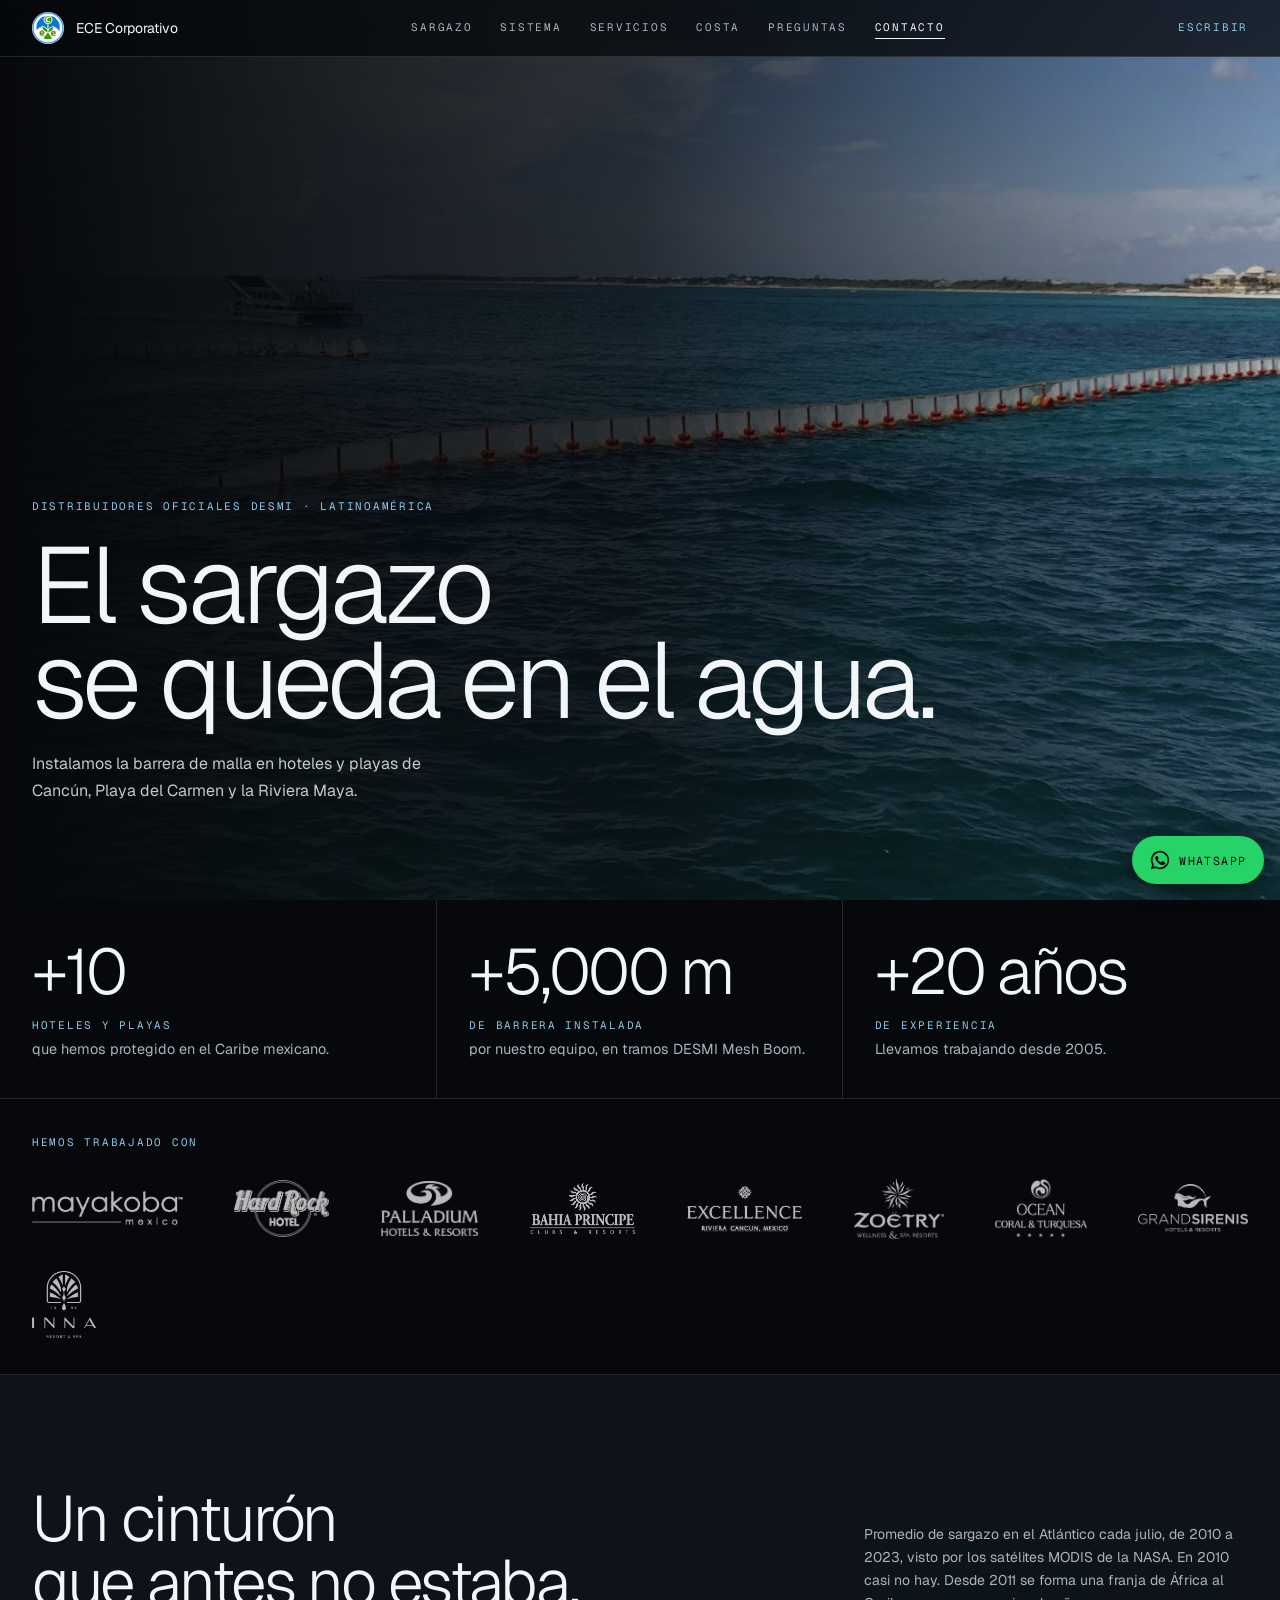
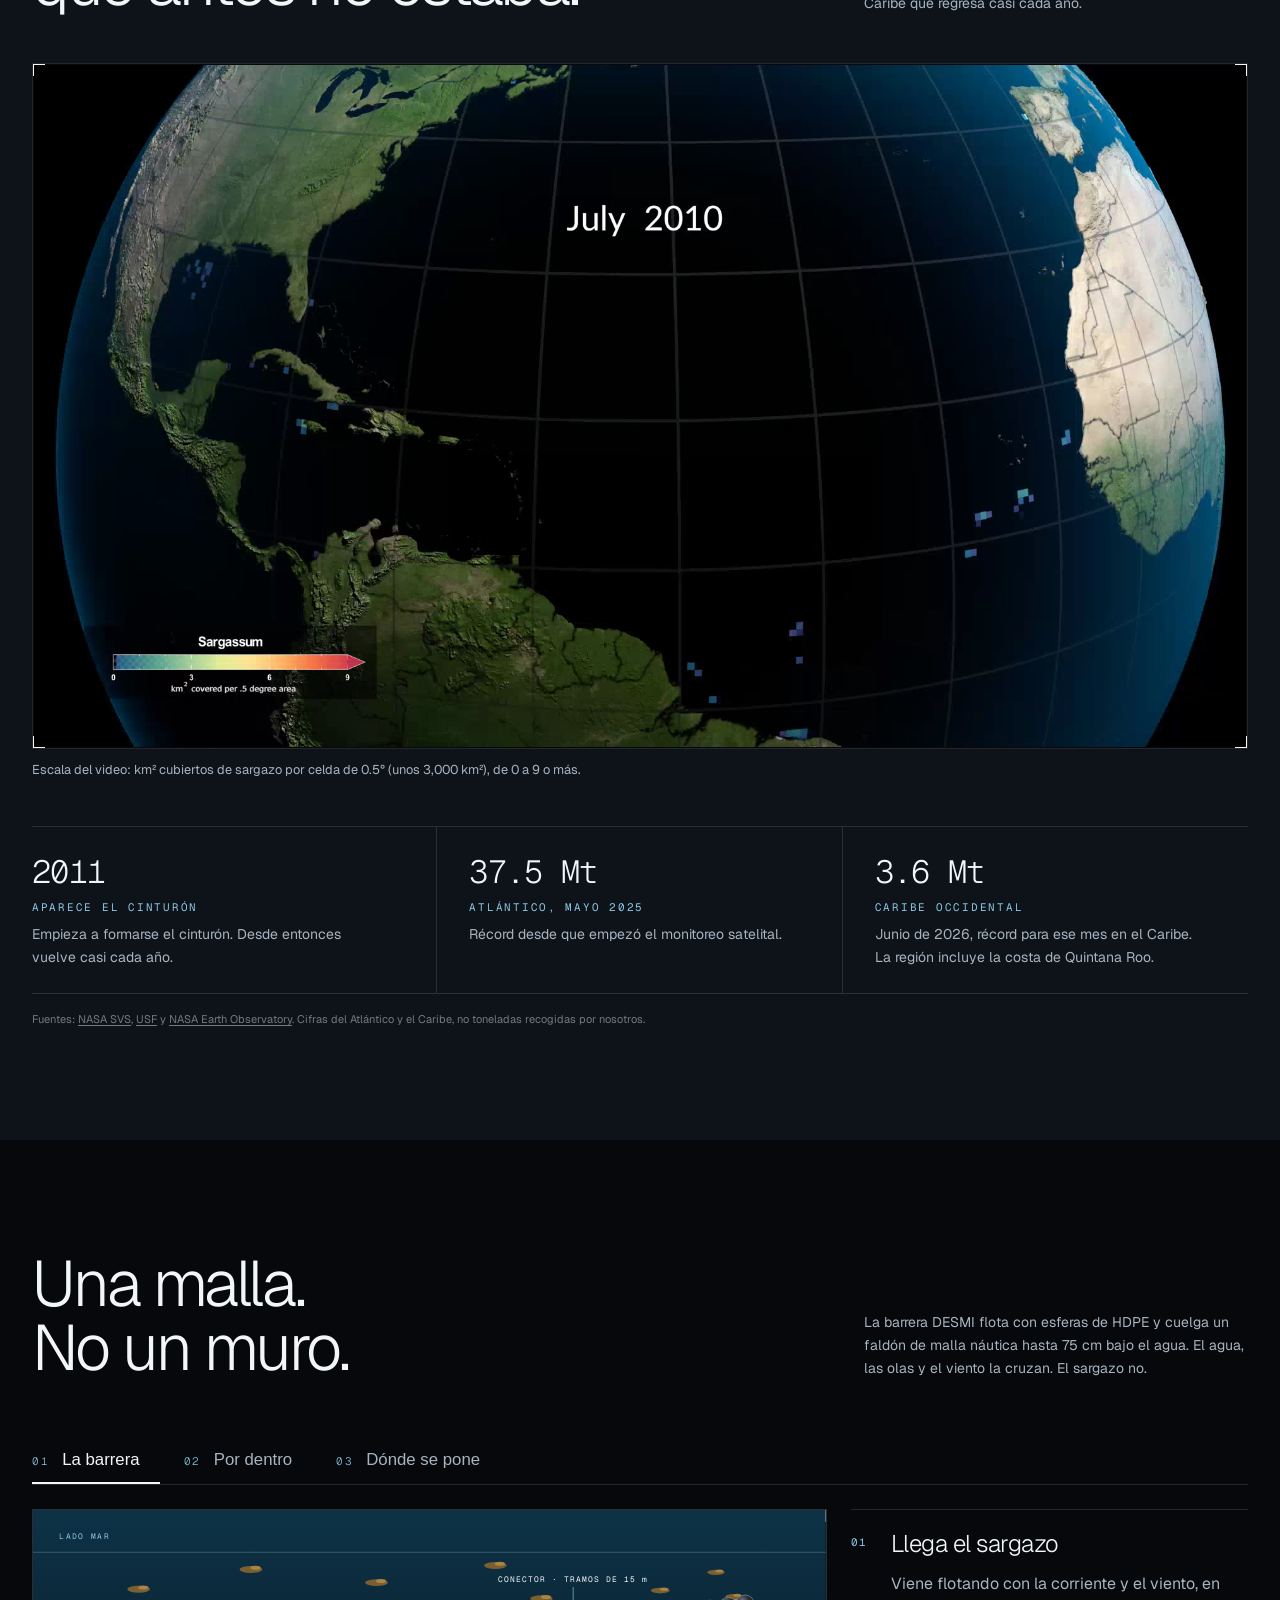
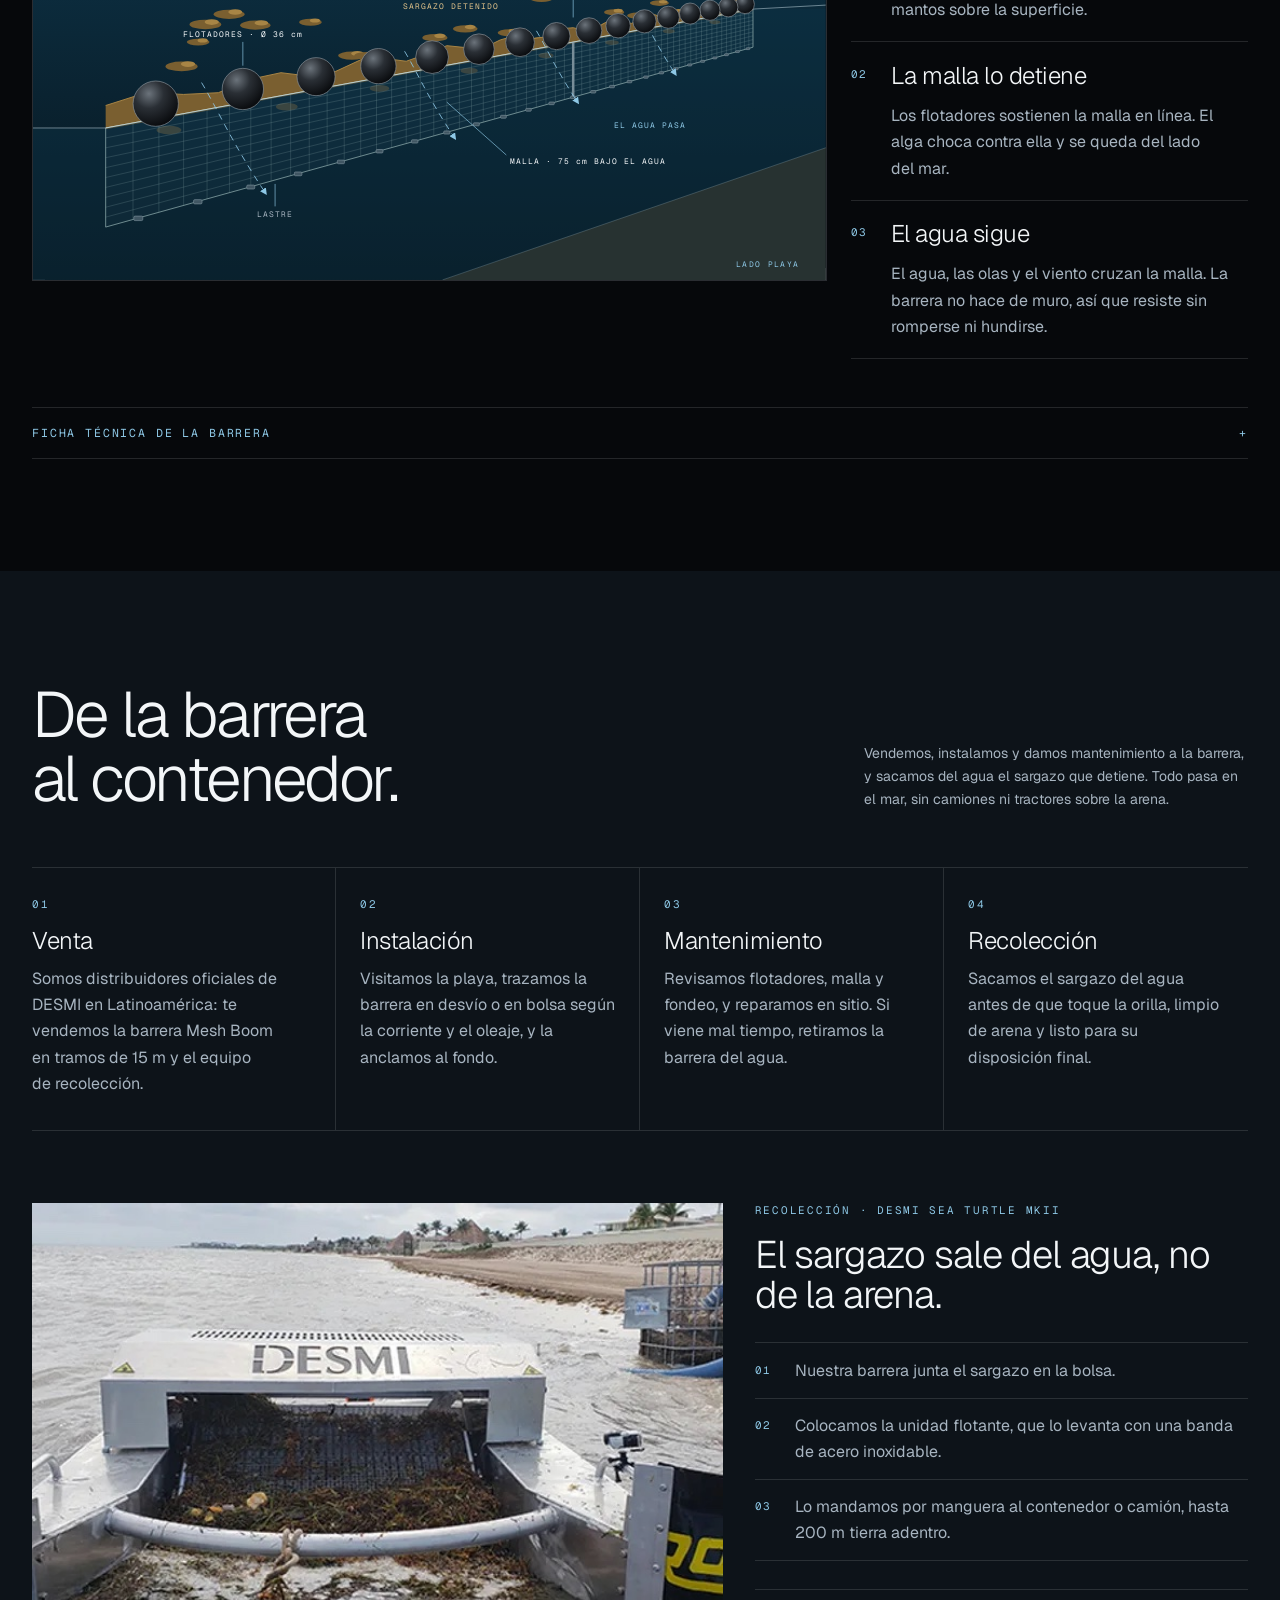
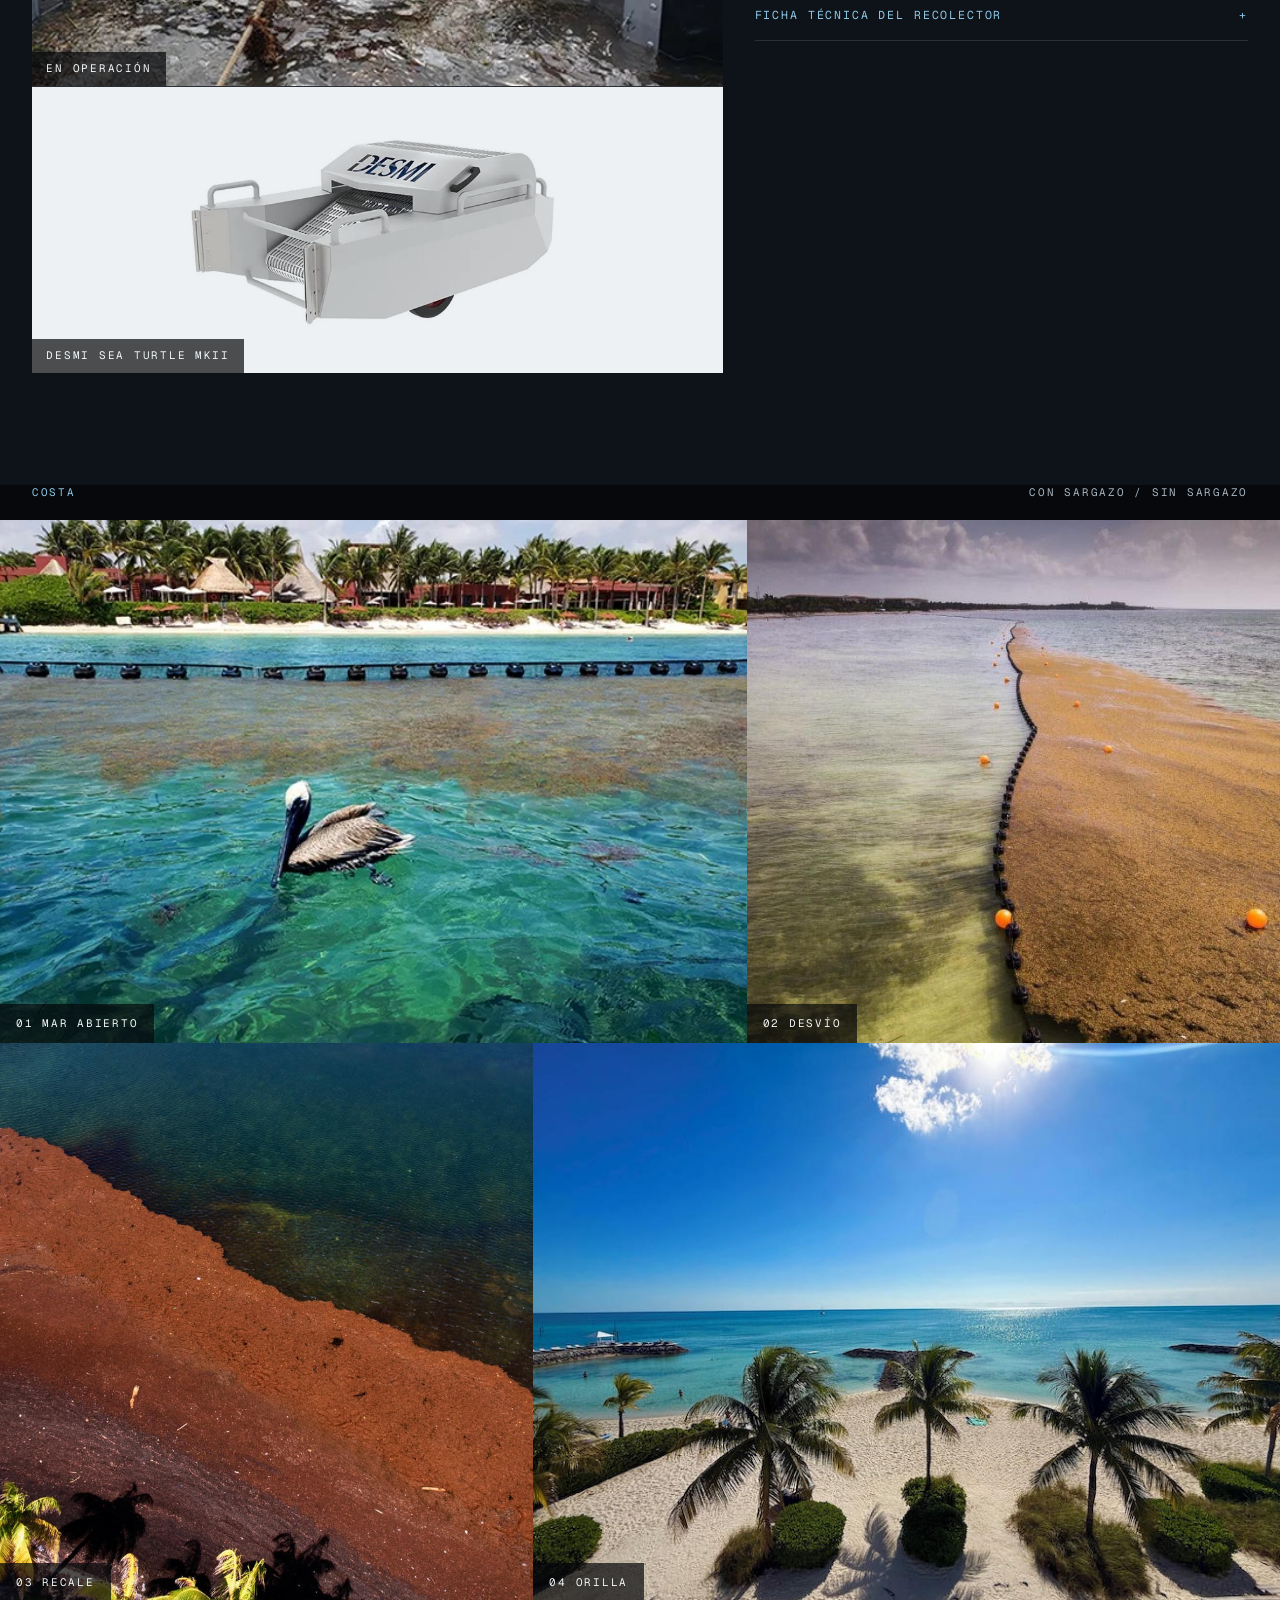
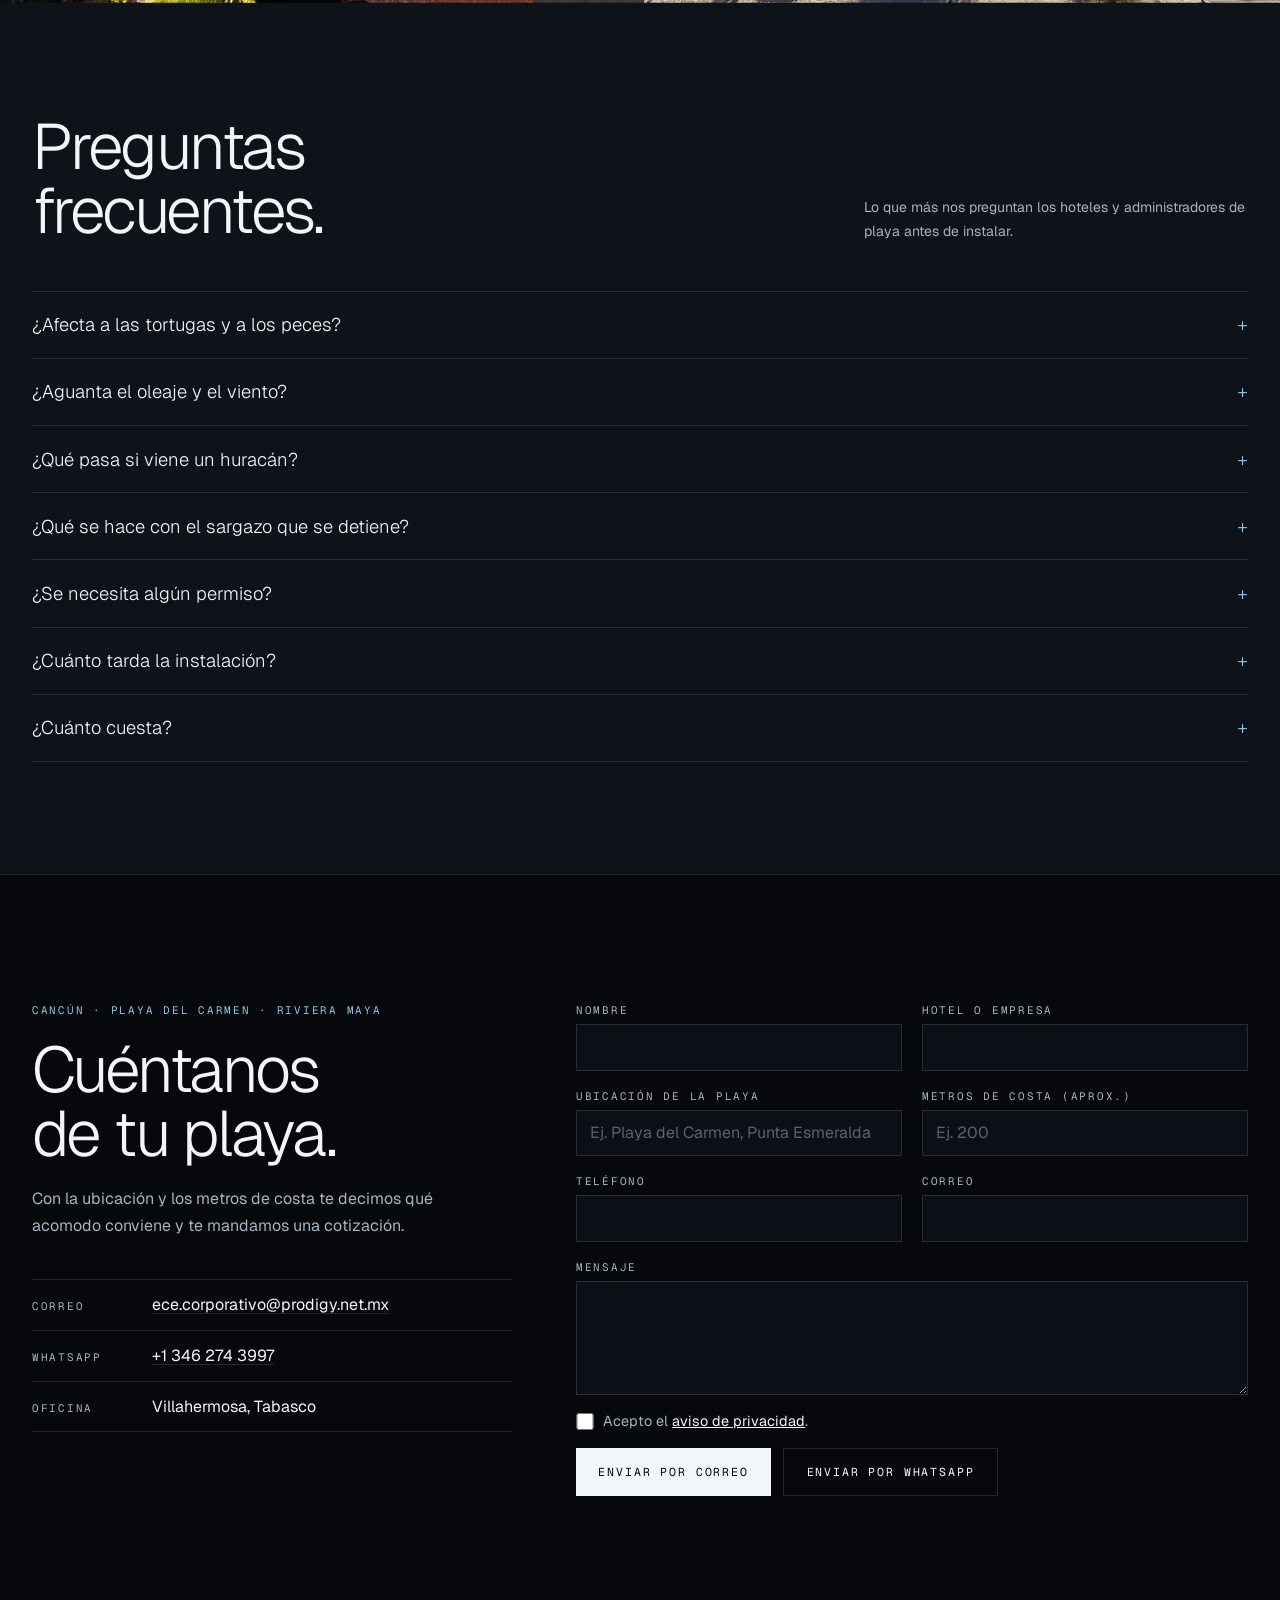
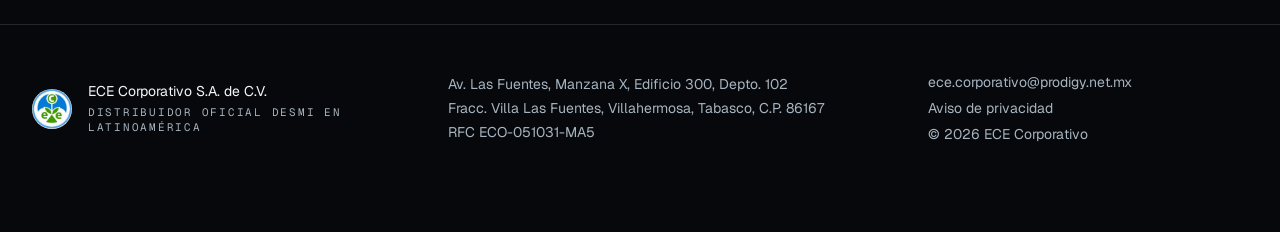
==== index.html @ c590f07c "first iteration" ====
<!doctype html>
<html lang="es">
<head>
  <meta charset="utf-8" />
  <meta name="viewport" content="width=device-width, initial-scale=1" />
  <title>ECE Corporativo</title>
  <meta name="description" content="ECE Corporativo S.A. de C.V., distribuidor oficial de DESMI en Latinoamérica. Protección de playas y hoteles contra el sargazo en el Caribe mexicano." />
  <meta name="theme-color" content="#06080b" />
  <meta property="og:title" content="ECE Corporativo" />
  <meta property="og:description" content="El sargazo se queda en el agua. Barrera de malla DESMI en Cancún, Playa del Carmen y la Riviera Maya." />
  <meta property="og:image" content="og.jpg" />
  <meta name="twitter:card" content="summary_large_image" />
  <link rel="icon" type="image/png" href="favicon.png" />
  <link rel="apple-touch-icon" href="apple-touch-icon.png" />
  <link rel="preconnect" href="https://fonts.googleapis.com" />
  <link rel="preconnect" href="https://fonts.gstatic.com" crossorigin />
  <link rel="stylesheet" href="https://fonts.googleapis.com/css2?family=Geist+Mono:wght@400;500&family=Geist:wght@300;400;500&display=swap" />
  <link rel="stylesheet" href="styles.css" />
</head>
<body>
  <header class="header">
    <div class="wrap header-bar">
      <a href="#inicio" class="brand">
        <img src="logo.png" alt="" width="32" height="32" />
        <span>ECE Corporativo</span>
      </a>
      <nav class="nav">
        <a href="#sargazo" class="nav-link mono">Sargazo</a>
        <a href="#sistema" class="nav-link mono">Sistema</a>
        <a href="#servicios" class="nav-link mono">Servicios</a>
        <a href="#costa" class="nav-link mono">Costa</a>
        <a href="#preguntas" class="nav-link mono">Preguntas</a>
        <a href="#contacto" class="nav-link mono">Contacto</a>
      </nav>
      <a href="mailto:ece.corporativo@prodigy.net.mx" class="mono write">Escribir</a>
      <button type="button" class="mono menu-btn" aria-expanded="false" aria-controls="mobile-nav">Menú</button>
    </div>
    <nav id="mobile-nav" class="mobile-nav" hidden>
      <a href="#sargazo">Sargazo</a>
      <a href="#sistema">Sistema</a>
      <a href="#servicios">Servicios</a>
      <a href="#costa">Costa</a>
      <a href="#preguntas">Preguntas</a>
      <a href="#contacto">Contacto</a>
    </nav>
  </header>

  <main>
    <section id="inicio" class="hero">
      <div class="hero-media">
        <img src="photos/mar.jpg" alt="" />
        <div class="hero-shade"></div>
      </div>

      <div class="wrap hero-copy">
        <p class="mono sea">Distribuidores oficiales DESMI · Latinoamérica</p>
        <h1 class="poster">El sargazo<br />se queda en el agua.</h1>
        <p class="lead">
          Instalamos la barrera de malla en hoteles y playas de Cancún,
          Playa del Carmen y la Riviera Maya.
        </p>
      </div>

    </section>

    <section class="wrap stats" aria-label="Nuestra experiencia">
      <div class="stat">
        <p class="stat-k">+10</p>
        <p class="mono sea">Hoteles y playas</p>
        <p class="stat-d">que hemos protegido en el Caribe mexicano.</p>
      </div>
      <div class="stat">
        <p class="stat-k">+5,000 m</p>
        <p class="mono sea">De barrera instalada</p>
        <p class="stat-d">por nuestro equipo, en tramos DESMI Mesh Boom.</p>
      </div>
      <div class="stat">
        <p class="stat-k">+20 años</p>
        <p class="mono sea">De experiencia</p>
        <p class="stat-d">Llevamos trabajando desde 2005.</p>
      </div>
    </section>

    <section class="wrap clients" aria-label="Clientes">
      <p class="mono sea">Hemos trabajado con</p>
      <ul class="logo-wall">
        <li><img src="logos/mayakoba.png" alt="Mayakoba" width="399" height="95" loading="lazy" style="--ar: 4.20" /></li>
        <li><img src="logos/hard-rock.png" alt="Hard Rock Hotel" width="403" height="242" loading="lazy" style="--ar: 1.67" /></li>
        <li><img src="logos/palladium.png" alt="Palladium Hotels &amp; Resorts" width="403" height="231" loading="lazy" style="--ar: 1.74" /></li>
        <li><img src="logos/bahia-principe.png" alt="Bahia Principe Clubs &amp; Resorts" width="403" height="199" loading="lazy" style="--ar: 2.03" /></li>
        <li><img src="logos/excellence.png" alt="Excellence Riviera Cancun" width="416" height="167" loading="lazy" style="--ar: 2.49" /></li>
        <li><img src="logos/zoetry.png" alt="Zoëtry Wellness &amp; Spa Resorts" width="403" height="272" loading="lazy" style="--ar: 1.48" /></li>
        <li><img src="logos/ocean-coral-turquesa.png" alt="Ocean Coral &amp; Turquesa" width="417" height="271" loading="lazy" style="--ar: 1.54" /></li>
        <li><img src="logos/grand-sirenis.png" alt="Grand Sirenis Hotels &amp; Resorts" width="506" height="228" loading="lazy" style="--ar: 2.22" /></li>
        <li><img src="logos/inna.png" alt="Inna Resort &amp; Spa" width="420" height="442" loading="lazy" style="--ar: 0.95" /></li>
      </ul>
    </section>

    <section id="sargazo" class="wrap section alt">
      <div class="sistema-head">
        <h2>Un cinturón<br />que antes no estaba.</h2>
        <p>
          Promedio de sargazo en el Atlántico cada julio, de 2010 a 2023, visto por los
          satélites MODIS de la NASA. En 2010 casi no hay. Desde 2011 se forma una franja
          de África al Caribe que regresa casi cada año.
        </p>
      </div>

      <div class="ticks video-frame">
        <video muted loop playsinline preload="metadata" poster="video/sargazo-poster.jpg" aria-label="Animación: promedio de sargazo en el Atlántico cada julio, 2010 a 2023">
          <source src="video/sargazo.webm" type="video/webm" />
          <source src="video/sargazo.mp4" type="video/mp4" />
        </video>
      </div>
      <p class="legend-note">Escala del video: km² cubiertos de sargazo por celda de 0.5° (unos 3,000 km²), de 0 a 9 o más.</p>

      <div class="figures">
        <div class="figures-grid">
          <div class="figure">
            <p class="figure-k">2011</p>
            <p class="mono sea">Aparece el cinturón</p>
            <p class="figure-d">Empieza a formarse el cinturón. Desde entonces vuelve casi cada año.</p>
          </div>
          <div class="figure">
            <p class="figure-k">37.5 Mt</p>
            <p class="mono sea">Atlántico, mayo 2025</p>
            <p class="figure-d">Récord desde que empezó el monitoreo satelital.</p>
          </div>
          <div class="figure">
            <p class="figure-k">3.6 Mt</p>
            <p class="mono sea">Caribe occidental</p>
            <p class="figure-d">Junio de 2026, récord para ese mes en el Caribe. La región incluye la costa de Quintana Roo.</p>
          </div>
        </div>
      </div>
      <p class="source-note">Fuentes: <a href="https://svs.gsfc.nasa.gov/5298/" target="_blank" rel="noopener">NASA SVS</a>, <a href="https://optics.marine.usf.edu/projects/SaWS.html" target="_blank" rel="noopener">USF</a> y <a href="https://science.nasa.gov/earth/earth-observatory/sizing-up-the-sargassum-belt/" target="_blank" rel="noopener">NASA Earth Observatory</a>. Cifras del Atlántico y el Caribe, no toneladas recogidas por nosotros.</p>
    </section>

    <section id="sistema" class="wrap section">
      <div class="sistema-head">
        <h2>Una malla.<br />No un muro.</h2>
        <p>
          La barrera DESMI flota con esferas de HDPE y cuelga un faldón de malla náutica
          hasta 75 cm bajo el agua. El agua, las olas y el viento la cruzan. El sargazo no.
        </p>
      </div>

      <div class="view-tabs" role="tablist" aria-label="Vistas de la barrera">
        <button type="button" role="tab" id="tab-agua" aria-controls="view-agua" aria-selected="true"><span class="mono">01</span> La barrera</button>
        <button type="button" role="tab" id="tab-corte" aria-controls="view-corte" aria-selected="false" tabindex="-1"><span class="mono">02</span> Por dentro</button>
        <button type="button" role="tab" id="tab-aerea" aria-controls="view-aerea" aria-selected="false" tabindex="-1"><span class="mono">03</span> Dónde se pone</button>
      </div>

      <!-- 1. Vista en perspectiva -->
      <div class="how" id="view-agua" role="tabpanel" aria-labelledby="tab-agua">

        <div class="how-grid">
          <div class="ticks diagram">
            <svg viewBox="0 0 1200 560" role="img" aria-labelledby="persp-t">
              <title id="persp-t">La barrera en el agua: una fila de flotadores sostiene la malla; el sargazo se queda del lado del mar y el agua pasa hacia la playa</title>
              <defs>
                <linearGradient id="v-sea" x1="0" y1="0" x2="0" y2="1">
                  <stop offset="0%" stop-color="#0d3246" />
                  <stop offset="100%" stop-color="#07141c" />
                </linearGradient>
                <radialGradient id="v-hdpe" cx="35%" cy="28%" r="72%">
                  <stop offset="0%" stop-color="#6b737b" />
                  <stop offset="45%" stop-color="#2a2f35" />
                  <stop offset="100%" stop-color="#0b0d10" />
                </radialGradient>
                <marker id="v-arrow" viewBox="0 0 10 10" refX="8" refY="5" markerWidth="7" markerHeight="7" orient="auto-start-reverse">
                  <path d="M0 0 L10 5 L0 10 Z" fill="#8ec8e6" />
                </marker>
              </defs>

              <rect width="1200" height="560" fill="url(#v-sea)" />
              <path d="M0 64 H1200" stroke="#d7eaf3" stroke-opacity="0.35" />
              <path d="M620 560 L1200 360 L1200 560 Z" fill="#3b3222" />
              <path d="M620 560 L1200 360" stroke="#d7eaf3" stroke-opacity="0.5" />

              <!-- Sargazo del lado del mar -->
              <g>
                <ellipse cx="700.0" cy="84.0" rx="17.2" ry="5.2" fill="#7a5f30" />
                <ellipse cx="706.9" cy="81.4" rx="7.7" ry="3.1" fill="#a88545" />
                <ellipse cx="330.0" cy="90.0" rx="17.2" ry="5.2" fill="#7a5f30" />
                <ellipse cx="336.9" cy="87.4" rx="7.7" ry="3.1" fill="#a88545" />
                <ellipse cx="1033.9" cy="94.3" rx="13.2" ry="4.0" fill="#7a5f30" />
                <ellipse cx="1039.2" cy="92.3" rx="6.0" ry="2.4" fill="#a88545" />
                <ellipse cx="520.0" cy="110.0" rx="17.2" ry="5.2" fill="#7a5f30" />
                <ellipse cx="526.9" cy="107.4" rx="7.7" ry="3.1" fill="#a88545" />
                <ellipse cx="160.0" cy="120.0" rx="17.2" ry="5.2" fill="#7a5f30" />
                <ellipse cx="166.9" cy="117.4" rx="7.7" ry="3.1" fill="#a88545" />
                <ellipse cx="949.6" cy="122.0" rx="14.4" ry="4.3" fill="#7a5f30" />
                <ellipse cx="955.4" cy="119.9" rx="6.5" ry="2.6" fill="#a88545" />
                <ellipse cx="1060.9" cy="130.9" rx="12.9" ry="3.9" fill="#7a5f30" />
                <ellipse cx="1066.1" cy="128.9" rx="5.8" ry="2.3" fill="#a88545" />
                <ellipse cx="769.8" cy="134.2" rx="17.0" ry="5.1" fill="#7a5f30" />
                <ellipse cx="776.6" cy="131.7" rx="7.6" ry="3.1" fill="#a88545" />
                <ellipse cx="1060.0" cy="138.7" rx="12.8" ry="3.8" fill="#7a5f30" />
                <ellipse cx="1065.1" cy="136.8" rx="5.8" ry="2.3" fill="#a88545" />
                <ellipse cx="948.3" cy="140.9" rx="14.4" ry="4.3" fill="#7a5f30" />
                <ellipse cx="954.0" cy="138.8" rx="6.5" ry="2.6" fill="#a88545" />
                <ellipse cx="972.1" cy="154.3" rx="14.0" ry="4.2" fill="#7a5f30" />
                <ellipse cx="977.7" cy="152.2" rx="6.3" ry="2.5" fill="#a88545" />
                <ellipse cx="879.8" cy="154.7" rx="15.3" ry="4.6" fill="#7a5f30" />
                <ellipse cx="885.9" cy="152.4" rx="6.9" ry="2.8" fill="#a88545" />
                <ellipse cx="985.2" cy="157.7" rx="13.9" ry="4.2" fill="#7a5f30" />
                <ellipse cx="990.8" cy="155.6" rx="6.3" ry="2.5" fill="#a88545" />
                <ellipse cx="296.9" cy="157.9" rx="23.4" ry="7.0" fill="#7a5f30" />
                <ellipse cx="306.2" cy="154.4" rx="10.5" ry="4.2" fill="#a88545" />
                <ellipse cx="960.5" cy="158.6" rx="14.3" ry="4.3" fill="#7a5f30" />
                <ellipse cx="966.2" cy="156.5" rx="6.4" ry="2.6" fill="#a88545" />
                <ellipse cx="914.3" cy="159.8" rx="14.9" ry="4.5" fill="#7a5f30" />
                <ellipse cx="920.2" cy="157.5" rx="6.7" ry="2.7" fill="#a88545" />
                <ellipse cx="420.0" cy="170.0" rx="17.2" ry="5.2" fill="#7a5f30" />
                <ellipse cx="426.9" cy="167.4" rx="7.7" ry="3.1" fill="#a88545" />
                <ellipse cx="886.4" cy="171.3" rx="15.3" ry="4.6" fill="#7a5f30" />
                <ellipse cx="892.5" cy="169.0" rx="6.9" ry="2.7" fill="#a88545" />
                <ellipse cx="261.0" cy="173.3" rx="24.0" ry="7.2" fill="#7a5f30" />
                <ellipse cx="270.6" cy="169.7" rx="10.8" ry="4.3" fill="#a88545" />
                <ellipse cx="876.4" cy="173.8" rx="15.4" ry="4.6" fill="#7a5f30" />
                <ellipse cx="882.5" cy="171.5" rx="6.9" ry="2.8" fill="#a88545" />
                <ellipse cx="336.6" cy="174.3" rx="22.9" ry="6.9" fill="#7a5f30" />
                <ellipse cx="345.8" cy="170.9" rx="10.3" ry="4.1" fill="#a88545" />
                <ellipse cx="654.4" cy="179.9" rx="18.5" ry="5.5" fill="#7a5f30" />
                <ellipse cx="661.8" cy="177.2" rx="8.3" ry="3.3" fill="#a88545" />
                <ellipse cx="720.9" cy="185.7" rx="17.5" ry="5.3" fill="#7a5f30" />
                <ellipse cx="727.9" cy="183.0" rx="7.9" ry="3.2" fill="#a88545" />
                <ellipse cx="608.4" cy="193.3" rx="19.0" ry="5.7" fill="#7a5f30" />
                <ellipse cx="616.0" cy="190.5" rx="8.6" ry="3.4" fill="#a88545" />
                <ellipse cx="757.3" cy="198.7" rx="17.1" ry="5.1" fill="#7a5f30" />
                <ellipse cx="764.2" cy="196.1" rx="7.7" ry="3.1" fill="#a88545" />
                <ellipse cx="250.0" cy="200.0" rx="17.2" ry="5.2" fill="#7a5f30" />
                <ellipse cx="256.9" cy="197.4" rx="7.7" ry="3.1" fill="#a88545" />
                <ellipse cx="482.8" cy="220.4" rx="20.8" ry="6.2" fill="#7a5f30" />
                <ellipse cx="491.2" cy="217.3" rx="9.4" ry="3.7" fill="#a88545" />
                <ellipse cx="506.8" cy="220.9" rx="20.5" ry="6.1" fill="#7a5f30" />
                <ellipse cx="515.0" cy="217.8" rx="9.2" ry="3.7" fill="#a88545" />
                <ellipse cx="639.0" cy="222.3" rx="18.6" ry="5.6" fill="#7a5f30" />
                <ellipse cx="646.4" cy="219.5" rx="8.4" ry="3.4" fill="#a88545" />
                <ellipse cx="224.9" cy="236.8" rx="24.3" ry="7.3" fill="#7a5f30" />
                <ellipse cx="234.7" cy="233.2" rx="10.9" ry="4.4" fill="#a88545" />
                <ellipse cx="525.4" cy="237.8" rx="20.2" ry="6.1" fill="#7a5f30" />
                <ellipse cx="533.5" cy="234.7" rx="9.1" ry="3.6" fill="#a88545" />
                <ellipse cx="326.5" cy="275.6" rx="23.1" ry="6.9" fill="#7a5f30" />
                <ellipse cx="335.7" cy="272.2" rx="10.4" ry="4.2" fill="#a88545" />
              </g>
              <g fill="#6d5834" fill-opacity="0.8">
                <ellipse cx="205.8" cy="333.1" rx="18.8" ry="6.6" />
                <ellipse cx="384.2" cy="297.8" rx="16.6" ry="5.8" />
                <ellipse cx="524.6" cy="270.1" rx="14.8" ry="5.2" />
                <ellipse cx="660.3" cy="243.3" rx="13.1" ry="4.6" />
                <ellipse cx="776.6" cy="220.3" rx="11.6" ry="4.1" />
                <ellipse cx="876.5" cy="200.6" rx="10.4" ry="3.6" />
                <ellipse cx="962.5" cy="183.6" rx="9.3" ry="3.3" />
                <ellipse cx="1032.3" cy="169.9" rx="8.4" ry="2.9" />
              </g>
              <!-- Sargazo acumulado contra la malla -->
              <path d="M110.0 296.0 L171.3 276.5 L228.0 279.2 L280.6 276.6 L329.7 256.1 L375.4 246.3 L418.2 251.6 L458.4 244.3 L496.1 226.8 L531.5 224.7 L565.0 229.0 L596.6 218.0 L626.5 205.4 L654.8 208.3 L681.7 209.4 L707.2 196.8 L731.5 189.8 L754.6 194.9 L776.6 192.0 L797.7 180.0 L817.8 178.2 L837.0 182.9 L855.4 176.6 L873.1 167.0 L890.0 169.2 L906.2 171.7 L921.9 163.2 L936.9 157.3 L951.3 161.6 L965.2 161.0 L978.6 152.0 L991.6 150.0 L1004.0 154.6 L1016.1 150.8 L1027.7 143.0 L1039.0 144.4 L1049.8 147.5 L1060.4 141.5 L1070.6 136.2 L1080.4 139.7 L1090.0 140.4 L1090.0 152.0 L1080.4 153.8 L1070.6 155.6 L1060.4 157.4 L1049.8 159.4 L1039.0 161.4 L1027.7 163.4 L1016.1 165.6 L1004.0 167.8 L991.6 170.1 L978.6 172.5 L965.2 174.9 L951.3 177.5 L936.9 180.1 L921.9 182.9 L906.2 185.8 L890.0 188.7 L873.1 191.8 L855.4 195.1 L837.0 198.5 L817.8 202.0 L797.7 205.7 L776.6 209.6 L754.6 213.6 L731.5 217.9 L707.2 222.3 L681.7 227.0 L654.8 231.9 L626.5 237.1 L596.6 242.6 L565.0 248.4 L531.5 254.6 L496.1 261.1 L458.4 268.0 L418.2 275.4 L375.4 283.2 L329.7 291.7 L280.6 300.7 L228.0 310.3 L171.3 320.8 L110.0 332.0 Z" fill="#7a5f30" />
              <path d="M110.0 296.0 L171.3 276.5 L228.0 279.2 L280.6 276.6 L329.7 256.1 L375.4 246.3 L418.2 251.6 L458.4 244.3 L496.1 226.8 L531.5 224.7 L565.0 229.0 L596.6 218.0 L626.5 205.4 L654.8 208.3 L681.7 209.4 L707.2 196.8 L731.5 189.8 L754.6 194.9 L776.6 192.0 L797.7 180.0 L817.8 178.2 L837.0 182.9 L855.4 176.6 L873.1 167.0 L890.0 169.2 L906.2 171.7 L921.9 163.2 L936.9 157.3 L951.3 161.6 L965.2 161.0 L978.6 152.0 L991.6 150.0 L1004.0 154.6 L1016.1 150.8 L1027.7 143.0 L1039.0 144.4 L1049.8 147.5 L1060.4 141.5 L1070.6 136.2 L1080.4 139.7 L1090.0 140.4" fill="none" stroke="#a88545" stroke-width="1.5" />
              <!-- Malla -->
              <path d="M110.0 330.0 L1090.0 150.0 L1090.0 207.7 L110.0 480.0 Z" fill="#8ec8e6" fill-opacity="0.05" />
              <g stroke="#d5ece3" stroke-opacity="0.45" stroke-width="0.8">
                <line x1="151.4" y1="322.4" x2="151.4" y2="468.5" />
                <line x1="190.6" y1="315.2" x2="190.6" y2="457.6" />
                <line x1="228.0" y1="308.3" x2="228.0" y2="447.2" />
                <line x1="263.5" y1="301.8" x2="263.5" y2="437.3" />
                <line x1="297.4" y1="295.6" x2="297.4" y2="427.9" />
                <line x1="329.7" y1="289.7" x2="329.7" y2="419.0" />
                <line x1="360.5" y1="284.0" x2="360.5" y2="410.4" />
                <line x1="390.0" y1="278.6" x2="390.0" y2="402.2" />
                <line x1="418.2" y1="273.4" x2="418.2" y2="394.4" />
                <line x1="445.3" y1="268.4" x2="445.3" y2="386.8" />
                <line x1="471.2" y1="263.7" x2="471.2" y2="379.6" />
                <line x1="496.1" y1="259.1" x2="496.1" y2="372.7" />
                <line x1="520.0" y1="254.7" x2="520.0" y2="366.1" />
                <line x1="542.9" y1="250.5" x2="542.9" y2="359.7" />
                <line x1="565.0" y1="246.4" x2="565.0" y2="353.6" />
                <line x1="586.3" y1="242.5" x2="586.3" y2="347.7" />
                <line x1="606.7" y1="238.8" x2="606.7" y2="342.0" />
                <line x1="626.5" y1="235.1" x2="626.5" y2="336.5" />
                <line x1="645.5" y1="231.6" x2="645.5" y2="331.2" />
                <line x1="663.9" y1="228.3" x2="663.9" y2="326.1" />
                <line x1="681.7" y1="225.0" x2="681.7" y2="321.2" />
                <line x1="698.8" y1="221.8" x2="698.8" y2="316.4" />
                <line x1="715.4" y1="218.8" x2="715.4" y2="311.8" />
                <line x1="731.5" y1="215.9" x2="731.5" y2="307.3" />
                <line x1="747.0" y1="213.0" x2="747.0" y2="303.0" />
                <line x1="762.0" y1="210.2" x2="762.0" y2="298.8" />
                <line x1="776.6" y1="207.6" x2="776.6" y2="294.8" />
                <line x1="790.8" y1="205.0" x2="790.8" y2="290.8" />
                <line x1="804.5" y1="202.4" x2="804.5" y2="287.0" />
                <line x1="817.8" y1="200.0" x2="817.8" y2="283.3" />
                <line x1="830.7" y1="197.6" x2="830.7" y2="279.7" />
                <line x1="843.2" y1="195.3" x2="843.2" y2="276.3" />
                <line x1="855.4" y1="193.1" x2="855.4" y2="272.9" />
                <line x1="867.3" y1="190.9" x2="867.3" y2="269.6" />
                <line x1="878.8" y1="188.8" x2="878.8" y2="266.4" />
                <line x1="890.0" y1="186.7" x2="890.0" y2="263.3" />
                <line x1="900.9" y1="184.7" x2="900.9" y2="260.2" />
                <line x1="911.5" y1="182.8" x2="911.5" y2="257.3" />
                <line x1="921.9" y1="180.9" x2="921.9" y2="254.4" />
                <line x1="931.9" y1="179.0" x2="931.9" y2="251.6" />
                <line x1="941.8" y1="177.2" x2="941.8" y2="248.9" />
                <line x1="951.3" y1="175.5" x2="951.3" y2="246.2" />
                <line x1="960.7" y1="173.8" x2="960.7" y2="243.6" />
                <line x1="969.8" y1="172.1" x2="969.8" y2="241.1" />
                <line x1="978.6" y1="170.5" x2="978.6" y2="238.6" />
                <line x1="987.3" y1="168.9" x2="987.3" y2="236.2" />
                <line x1="995.8" y1="167.3" x2="995.8" y2="233.9" />
                <line x1="1004.0" y1="165.8" x2="1004.0" y2="231.6" />
                <line x1="1012.1" y1="164.3" x2="1012.1" y2="229.3" />
                <line x1="1020.0" y1="162.9" x2="1020.0" y2="227.1" />
                <line x1="1027.7" y1="161.4" x2="1027.7" y2="225.0" />
                <line x1="1035.3" y1="160.1" x2="1035.3" y2="222.9" />
                <line x1="1042.6" y1="158.7" x2="1042.6" y2="220.9" />
                <line x1="1049.8" y1="157.4" x2="1049.8" y2="218.9" />
                <line x1="1056.9" y1="156.1" x2="1056.9" y2="216.9" />
                <line x1="1063.8" y1="154.8" x2="1063.8" y2="215.0" />
                <line x1="1070.6" y1="153.6" x2="1070.6" y2="213.1" />
                <line x1="1077.2" y1="152.4" x2="1077.2" y2="211.3" />
                <line x1="1083.7" y1="151.2" x2="1083.7" y2="209.5" />
                <line x1="110.0" y1="345.0" x2="1090.0" y2="155.8" />
                <line x1="110.0" y1="360.0" x2="1090.0" y2="161.5" />
                <line x1="110.0" y1="375.0" x2="1090.0" y2="167.3" />
                <line x1="110.0" y1="390.0" x2="1090.0" y2="173.1" />
                <line x1="110.0" y1="405.0" x2="1090.0" y2="178.8" />
                <line x1="110.0" y1="420.0" x2="1090.0" y2="184.6" />
                <line x1="110.0" y1="435.0" x2="1090.0" y2="190.4" />
                <line x1="110.0" y1="450.0" x2="1090.0" y2="196.2" />
                <line x1="110.0" y1="465.0" x2="1090.0" y2="201.9" />
              </g>
              <path d="M110.0 330.0 L1090.0 150.0 M110.0 480.0 L1090.0 207.7 M110.0 330.0 V480.0 M1090.0 150.0 V207.7" stroke="#d5ece3" stroke-opacity="0.9" stroke-width="1.4" fill="none" />
              <line x1="817.8" y1="200.0" x2="817.8" y2="283.3" stroke="#c5ced4" stroke-width="3.8" />
              <g fill="#667078" stroke="#c5ced4" stroke-width="1">
                <rect x="152.6" y="463.4" width="13.6" height="6.8" rx="1.9" />
                <rect x="243.1" y="438.5" width="12.8" height="6.4" rx="1.8" />
                <rect x="323.6" y="416.4" width="12.1" height="6.0" rx="1.7" />
                <rect x="395.7" y="396.6" width="11.4" height="5.7" rx="1.6" />
                <rect x="460.7" y="378.7" width="10.9" height="5.4" rx="1.6" />
                <rect x="519.4" y="362.6" width="10.4" height="5.2" rx="1.5" />
                <rect x="572.9" y="347.9" width="9.9" height="4.9" rx="1.4" />
                <rect x="621.8" y="334.5" width="9.5" height="4.7" rx="1.4" />
                <rect x="666.6" y="322.2" width="9.1" height="4.5" rx="1.3" />
                <rect x="707.8" y="310.8" width="8.7" height="4.4" rx="1.2" />
                <rect x="745.9" y="300.4" width="8.4" height="4.2" rx="1.2" />
                <rect x="781.1" y="290.7" width="8.1" height="4.0" rx="1.2" />
                <rect x="813.9" y="281.7" width="7.8" height="3.9" rx="1.1" />
                <rect x="844.4" y="273.3" width="7.5" height="3.8" rx="1.1" />
                <rect x="872.9" y="265.5" width="7.3" height="3.6" rx="1.0" />
                <rect x="899.5" y="258.1" width="7.0" height="3.5" rx="1.0" />
                <rect x="924.5" y="251.3" width="6.8" height="3.4" rx="1.0" />
                <rect x="948.0" y="244.8" width="6.6" height="3.3" rx="0.9" />
                <rect x="970.1" y="238.7" width="6.4" height="3.2" rx="0.9" />
                <rect x="991.0" y="233.0" width="6.2" height="3.1" rx="0.9" />
                <rect x="1010.7" y="227.6" width="6.1" height="3.0" rx="0.9" />
                <rect x="1029.3" y="222.5" width="5.9" height="2.9" rx="0.8" />
                <rect x="1047.0" y="217.6" width="5.7" height="2.9" rx="0.8" />
                <rect x="1063.7" y="213.0" width="5.6" height="2.8" rx="0.8" />
                <rect x="1079.6" y="208.6" width="5.5" height="2.7" rx="0.8" />
              </g>
              <!-- Superficie del agua del lado de la playa -->
              <path d="M110.0 330.0 L1090.0 150.0 L1200 150.0 L1200 560 L0 560 L0 330.0 Z" fill="#0d3246" fill-opacity="0.42" />
              <path d="M0 330.0 L110.0 330.0 L1090.0 150.0 L1200 144.0" stroke="#d7eaf3" stroke-opacity="0.6" stroke-width="1.2" fill="none" />
              <g class="flow" fill="none" stroke="#8ec8e6" stroke-width="1.5" stroke-opacity="0.85" marker-end="url(#v-arrow)">
                <path d="M255.2 261.3 C 281.8 305.7 299.6 350.0 352.8 429.8" />
                <path d="M562.5 213.8 C 583.4 248.7 597.4 283.7 639.3 346.5" />
                <path d="M762.1 182.9 C 779.4 211.8 790.9 240.6 825.5 292.4" />
                <path d="M920.7 158.4 C 935.0 182.4 944.6 206.3 973.3 249.4" />
              </g>
              <!-- Flotadores -->
              <g stroke="#8a949c" stroke-width="1">
                <circle cx="1078.0" cy="142.8" r="14.1" fill="url(#v-hdpe)" />
                <circle cx="1052.5" cy="147.1" r="14.7" fill="url(#v-hdpe)" />
                <circle cx="1024.8" cy="151.8" r="15.3" fill="url(#v-hdpe)" />
                <circle cx="994.7" cy="156.8" r="16.0" fill="url(#v-hdpe)" />
                <circle cx="961.8" cy="162.4" r="16.7" fill="url(#v-hdpe)" />
                <circle cx="925.7" cy="168.5" r="17.6" fill="url(#v-hdpe)" />
                <circle cx="885.8" cy="175.2" r="18.5" fill="url(#v-hdpe)" />
                <circle cx="841.7" cy="182.6" r="19.5" fill="url(#v-hdpe)" />
                <circle cx="792.5" cy="190.9" r="20.6" fill="url(#v-hdpe)" />
                <circle cx="737.3" cy="200.2" r="21.8" fill="url(#v-hdpe)" />
                <circle cx="675.1" cy="210.7" r="23.2" fill="url(#v-hdpe)" />
                <circle cx="604.2" cy="222.7" r="24.8" fill="url(#v-hdpe)" />
                <circle cx="522.9" cy="236.4" r="26.7" fill="url(#v-hdpe)" />
                <circle cx="428.5" cy="252.3" r="28.8" fill="url(#v-hdpe)" />
                <circle cx="317.7" cy="271.0" r="31.3" fill="url(#v-hdpe)" />
                <circle cx="185.8" cy="293.2" r="34.3" fill="url(#v-hdpe)" />
              </g>
              <g stroke="#8ec8e6" stroke-width="1" fill="none">
                <path d="M317.7 235.7 V199.7" />
                <path d="M817.8 162.7 V116.7" />
                <path d="M626.5 290.9 L716.5 370.9" />
                <path d="M366.5 414.7 V448.7" />
              </g>
              <g class="mono-svg" font-size="12" letter-spacing="1.5">
                <text x="40" y="44" fill="#8ec8e6" letter-spacing="2">LADO MAR</text>
                <text x="1160" y="540" text-anchor="end" fill="#8ec8e6" letter-spacing="2">LADO PLAYA</text>
                <text x="317.7" y="191.7" text-anchor="middle" fill="#f3f6f8">FLOTADORES · Ø 36 cm</text>
                <text x="817.8" y="108.7" text-anchor="middle" fill="#f3f6f8">CONECTOR · TRAMOS DE 15 m</text>
                <text x="722.5" y="384.9" fill="#f3f6f8">MALLA · 75 cm BAJO EL AGUA</text>
                <text x="366.5" y="464.7" text-anchor="middle" fill="#a7b4c0">LASTRE</text>
                <text x="560" y="150" fill="#e0c28a">SARGAZO DETENIDO</text>
                <text x="880" y="330" fill="#8ec8e6">EL AGUA PASA</text>
              </g>
            </svg>
          </div>

          <aside class="panel">
            <ol class="steps">
              <li>
                <span class="mono sea">01</span>
                <div><h3>Llega el sargazo</h3><p>Viene flotando con la corriente y el viento, en mantos sobre la superficie.</p></div>
              </li>
              <li>
                <span class="mono sea">02</span>
                <div><h3>La malla lo detiene</h3><p>Los flotadores sostienen la malla en línea. El alga choca contra ella y se queda del lado del mar.</p></div>
              </li>
              <li>
                <span class="mono sea">03</span>
                <div><h3>El agua sigue</h3><p>El agua, las olas y el viento cruzan la malla. La barrera no hace de muro, así que resiste sin romperse ni hundirse.</p></div>
              </li>
            </ol>
          </aside>
        </div>
      </div>

      <!-- 2. Corte transversal -->
      <div class="how" id="view-corte" role="tabpanel" aria-labelledby="tab-corte" hidden data-toggle data-mode="mesh">
        <div class="how-bar">
          <p class="mono muted">Compara la malla con una barrera de muro</p>
          <div class="seg" role="group" aria-label="Tipo de barrera">
            <button type="button" class="mono" data-set="mesh" aria-pressed="true">Malla DESMI</button>
            <button type="button" class="mono" data-set="solid" aria-pressed="false">Barrera de muro</button>
          </div>
        </div>

        <div class="how-grid">
          <div class="ticks diagram">
            <svg viewBox="0 0 1200 560" role="img" aria-labelledby="corte-t">
              <title id="corte-t">Corte transversal de la barrera: flotador, malla, lastre y fondeo, con el sargazo del lado del mar</title>
              <defs>
                <linearGradient id="c-sea" x1="0" y1="0" x2="0" y2="1">
                  <stop offset="0%" stop-color="#12384f" />
                  <stop offset="100%" stop-color="#07141c" />
                </linearGradient>
                <radialGradient id="c-hdpe" cx="35%" cy="28%" r="72%">
                  <stop offset="0%" stop-color="#6b737b" />
                  <stop offset="45%" stop-color="#2a2f35" />
                  <stop offset="100%" stop-color="#0b0d10" />
                </radialGradient>
                <pattern id="c-mesh" width="8" height="8" patternUnits="userSpaceOnUse">
                  <path d="M8 0 H0 V8" fill="none" stroke="#d5ece3" stroke-opacity="0.7" stroke-width="1" />
                </pattern>
                <marker id="c-arrow" viewBox="0 0 10 10" refX="8" refY="5" markerWidth="7" markerHeight="7" orient="auto-start-reverse">
                  <path d="M0 0 L10 5 L0 10 Z" fill="#8ec8e6" />
                </marker>
                <marker id="c-arrow-o" viewBox="0 0 10 10" refX="8" refY="5" markerWidth="7" markerHeight="7" orient="auto-start-reverse">
                  <path d="M0 0 L10 5 L0 10 Z" fill="#e07a2f" />
                </marker>
                <g id="alga">
                  <ellipse rx="17" ry="5.5" fill="#7a5f30" />
                  <circle cx="-8" cy="-2.5" r="2.4" fill="#a88545" />
                  <circle cx="5" cy="-3" r="2" fill="#a88545" />
                  <circle cx="11" cy="1" r="1.6" fill="#a88545" />
                </g>
              </defs>

              <!-- Cielo, agua, fondo y playa -->
              <rect width="1200" height="560" fill="#07090d" />
              <rect y="170" width="1200" height="390" fill="url(#c-sea)" />
              <path d="M0 170 H1200" stroke="#d7eaf3" stroke-opacity="0.7" stroke-width="1.2" />
              <path d="M0 526 L760 520 C 930 510 1010 300 1100 178 L1200 140 L1200 560 L0 560 Z" fill="#1a1a17" />
              <path d="M0 526 L760 520 C 930 510 1010 300 1100 178 L1200 140" fill="none" stroke="#6d5834" stroke-width="1.2" />

              <g class="mono-svg" fill="#8ec8e6" font-size="12" letter-spacing="2">
                <text x="40" y="44">LADO MAR</text>
                <text x="1160" y="44" text-anchor="end">LADO PLAYA</text>
              </g>

              <!-- Flujo de agua: malla -->
              <g class="only-mesh flow" fill="none" stroke="#8ec8e6" stroke-width="1.4" stroke-opacity="0.8" marker-end="url(#c-arrow)">
                <path d="M200 230 H1000" />
                <path d="M200 290 H950" />
                <path d="M200 370 H890" />
                <path d="M200 470 H830" />
              </g>

              <!-- Flujo de agua: muro -->
              <g class="only-solid flow" fill="none" stroke="#8ec8e6" stroke-width="1.4" stroke-opacity="0.8" marker-end="url(#c-arrow)">
                <path d="M200 230 H540 C 600 232 600 350 650 356 C 720 364 820 280 960 272" />
                <path d="M200 290 H530 C 590 292 600 372 645 376 C 710 382 800 332 920 332" />
                <path d="M200 470 H830" />
              </g>
              <g class="only-solid" fill="none" stroke="#8ec8e6" stroke-opacity="0.6" stroke-width="1.2">
                <path d="M606 196 c -22 0 -26 26 -7 30" marker-end="url(#c-arrow)" />
                <path d="M610 256 c -20 2 -22 26 -5 28" marker-end="url(#c-arrow)" />
              </g>

              <!-- Sargazo del lado del mar -->
              <g>
                <use href="#alga" x="150" y="167" />
                <use href="#alga" x="230" y="171" />
                <use href="#alga" x="310" y="167" />
                <use href="#alga" x="380" y="172" />
                <use href="#alga" x="440" y="167" />
                <use href="#alga" x="490" y="173" />
                <use href="#alga" x="535" y="167" />
                <use href="#alga" x="575" y="174" />
                <use href="#alga" x="610" y="168" />
              </g>
              <g class="only-mesh">
                <use href="#alga" x="590" y="186" />
                <use href="#alga" x="548" y="190" />
                <use href="#alga" x="612" y="200" />
                <use href="#alga" x="576" y="208" />
                <use href="#alga" x="614" y="220" />
              </g>
              <!-- Con muro: el alga se va por debajo -->
              <g class="only-solid">
                <use href="#alga" x="604" y="262" />
                <use href="#alga" x="626" y="354" />
                <use href="#alga" x="730" y="352" />
                <use href="#alga" x="840" y="310" />
                <use href="#alga" x="960" y="272" transform="rotate(-6 960 272)" />
                <use href="#alga" x="1080" y="174" />
              </g>

              <!-- Fondeo -->
              <g class="part" data-part="anchor" tabindex="-1">
                <path d="M640 338 C 560 400 420 480 300 516" fill="none" stroke="#c5ced4" stroke-width="1.4" stroke-dasharray="5 4" />
                <path d="M284 526 L300 510 L316 526 Z" fill="#667078" stroke="#c5ced4" stroke-width="1" />
                <circle class="hot" cx="300" cy="490" r="13" />
                <text class="hot-n" x="300" y="494.5">4</text>
              </g>

              <!-- Malla / muro -->
              <g class="part" data-part="mesh" tabindex="-1">
                <rect class="only-mesh" x="633" y="176" width="14" height="152" fill="url(#c-mesh)" stroke="#d5ece3" stroke-width="1" />
                <rect class="only-solid" x="633" y="176" width="14" height="152" fill="#3a4450" stroke="#c5ced4" stroke-width="1" />
                <circle class="hot" cx="672" cy="255" r="13" />
                <text class="hot-n" x="672" y="259.5">2</text>
              </g>

              <!-- Lastre -->
              <g class="part" data-part="ballast" tabindex="-1">
                <rect x="629" y="324" width="22" height="14" rx="3" fill="#667078" stroke="#c5ced4" stroke-width="1" />
                <circle class="hot" cx="678" cy="331" r="13" />
                <text class="hot-n" x="678" y="335.5">3</text>
              </g>

              <!-- Flotador -->
              <g class="part" data-part="float" tabindex="-1">
                <circle cx="640" cy="144.8" r="37.8" fill="url(#c-hdpe)" stroke="#8a949c" stroke-width="1" />
                <circle class="hot" cx="696" cy="112" r="13" />
                <text class="hot-n" x="696" y="116.5">1</text>
              </g>

              <!-- Cotas -->
              <g stroke="#8ec8e6" stroke-width="1">
                <line x1="750" y1="107" x2="750" y2="170" />
                <line x1="742" y1="107" x2="758" y2="107" />
                <line x1="742" y1="170" x2="758" y2="170" />
                <line x1="750" y1="170" x2="750" y2="328" />
                <line x1="742" y1="328" x2="758" y2="328" />
              </g>
              <g class="mono-svg" fill="#8ec8e6" font-size="13">
                <text x="766" y="143">30 cm · francobordo</text>
                <text x="766" y="254">75 cm · calado</text>
                <text x="582" y="98" text-anchor="middle">Ø 36 cm</text>
              </g>

              <!-- Estado -->
              <g class="mono-svg" font-size="12" letter-spacing="1.5">
                <text class="only-mesh" x="40" y="96" fill="#f3f6f8">EL AGUA CRUZA · EL ALGA SE QUEDA</text>
                <text class="only-solid" x="40" y="96" fill="#e07a2f">LA CORRIENTE BAJA Y ARRASTRA EL ALGA POR DEBAJO</text>
              </g>
            </svg>
          </div>

          <aside class="panel">
            <p class="mono sea mode-note only-mesh">La malla deja pasar el agua. Hay menos empuje sobre la barrera y el alga no se hunde bajo el faldón.</p>
            <p class="mono mode-note only-solid warn">Un muro frena el agua. La corriente busca salida por abajo y se lleva el sargazo con ella.</p>

            <div class="parts" role="tablist" aria-label="Piezas de la barrera">
              <button type="button" role="tab" data-part="float" aria-selected="true"><span class="mono">01</span> Flotador</button>
              <button type="button" role="tab" data-part="mesh" aria-selected="false"><span class="mono">02</span> Malla</button>
              <button type="button" role="tab" data-part="ballast" aria-selected="false"><span class="mono">03</span> Lastre</button>
              <button type="button" role="tab" data-part="anchor" aria-selected="false"><span class="mono">04</span> Fondeo</button>
            </div>

            <div class="detail" data-detail="float">
              <h3>Flotador esférico</h3>
              <p class="mono sea">Ø 36 cm · HDPE relleno de espuma</p>
              <p>Mantiene la barrera 30 cm sobre el agua para que la ola no pase el alga por encima. Sin poliestireno, que se desmorona y termina en el mar.</p>
            </div>
            <div class="detail" data-detail="mesh" hidden>
              <h3>Malla náutica</h3>
              <p class="mono sea">Filamento de poliéster · 53 kN</p>
              <p>Es una rejilla, no una red: no atrapa peces. Deja pasar el agua, las olas y el viento y retiene el sargazo del lado del mar.</p>
            </div>
            <div class="detail" data-detail="ballast" hidden>
              <h3>Lastre</h3>
              <p class="mono sea">Hierro fundido galvanizado</p>
              <p>Pesos en el borde inferior, con tornillería de acero inoxidable. Mantienen el faldón vertical hasta los 75 cm de calado.</p>
            </div>
            <div class="detail" data-detail="anchor" hidden>
              <h3>Fondeo</h3>
              <p class="mono sea">Anclaje al lecho marino</p>
              <p>Se ancla con técnicas no invasivas. Como el agua la atraviesa, pide menos anclaje y mantenimiento que una barrera de muro.</p>
            </div>
          </aside>
        </div>
      </div>

      <!-- 3. Vista aérea -->
      <div class="how" id="view-aerea" role="tabpanel" aria-labelledby="tab-aerea" hidden data-toggle data-mode="deflect">
        <div class="how-bar">
          <p class="mono muted">Vista aérea · dos formas de acomodarla</p>
          <div class="seg" role="group" aria-label="Acomodo de la barrera">
            <button type="button" class="mono" data-set="deflect" aria-pressed="true">Desvío</button>
            <button type="button" class="mono" data-set="pocket" aria-pressed="false">Bolsa</button>
          </div>
        </div>

        <div class="how-grid">
          <div class="ticks diagram">
            <svg viewBox="0 0 1200 520" role="img" aria-labelledby="plan-t">
              <title id="plan-t">Vista aérea: la barrera en ángulo lleva el sargazo a un punto de recolección en el agua, lejos de la playa</title>
              <defs>
                <marker id="p-arrow" viewBox="0 0 10 10" refX="8" refY="5" markerWidth="7" markerHeight="7" orient="auto-start-reverse">
                  <path d="M0 0 L10 5 L0 10 Z" fill="#8ec8e6" />
                </marker>
                <marker id="p-arrow-b" viewBox="0 0 10 10" refX="8" refY="5" markerWidth="8" markerHeight="8" orient="auto-start-reverse">
                  <path d="M0 0 L10 5 L0 10 Z" fill="#a88545" />
                </marker>
                <g id="mat">
                  <ellipse rx="26" ry="9" fill="#7a5f30" />
                  <ellipse cx="14" cy="-5" rx="12" ry="5" fill="#8a7044" />
                </g>
              </defs>

              <rect width="1200" height="520" fill="#0c2a3b" />
              <path d="M0 420 C 300 400 900 432 1200 404 L1200 520 L0 520 Z" fill="#3b3222" />
              <path d="M0 420 C 300 400 900 432 1200 404" fill="none" stroke="#d7eaf3" stroke-opacity="0.6" stroke-width="1.2" />
              <g class="mono-svg" font-size="12" letter-spacing="2">
                <text x="40" y="44" fill="#8ec8e6">MAR ABIERTO</text>
                <text x="40" y="478" fill="#a7b4c0">PLAYA</text>
              </g>

              <!-- Corriente y sargazo que llega -->
              <g fill="none" stroke="#8ec8e6" stroke-opacity="0.55" stroke-width="1.2" marker-end="url(#p-arrow)">
                <path d="M120 70 l 70 40" />
                <path d="M420 60 l 70 40" />
                <path d="M720 60 l 70 40" />
                <path d="M1000 70 l 70 40" />
              </g>
              <use href="#mat" x="260" y="80" />
              <use href="#mat" x="600" y="70" />
              <use href="#mat" x="880" y="96" />
              <use href="#mat" x="1110" y="150" />

              <!-- Desvío -->
              <g class="only-deflect">
                <path d="M110 140 L960 346" stroke="#d5ece3" stroke-opacity="0.6" stroke-width="2" />
                <path class="boom" d="M110 140 L960 346" />
                <g>
                  <use href="#mat" x="250" y="160" />
                  <use href="#mat" x="420" y="202" />
                  <use href="#mat" x="580" y="240" />
                  <use href="#mat" x="740" y="278" />
                  <use href="#mat" x="880" y="312" />
                  <use href="#mat" x="920" y="334" />
                </g>
                <path class="flow" d="M300 150 L900 296" fill="none" stroke="#a88545" stroke-width="2" marker-end="url(#p-arrow-b)" />
                <circle cx="990" cy="352" r="30" fill="none" stroke="#e07a2f" stroke-width="1.5" stroke-dasharray="4 4" />
                <g class="mono-svg" font-size="12" letter-spacing="1.5">
                  <text x="1030" y="332" fill="#e07a2f">RECOLECCIÓN</text>
                  <text x="1030" y="348" fill="#e07a2f">EN EL AGUA</text>
                  <text x="330" y="330" fill="#f3f6f8">ZONA PROTEGIDA</text>
                  <text x="520" y="178" fill="#a7b4c0" transform="rotate(13.6 520 178)">EN ÁNGULO</text>
                </g>
              </g>

              <!-- Bolsa -->
              <g class="only-pocket">
                <path d="M180 170 L560 300 C 590 312 610 312 640 300 L1020 170" fill="none" stroke="#d5ece3" stroke-opacity="0.6" stroke-width="2" />
                <path class="boom" d="M180 170 L560 300 C 590 312 610 312 640 300 L1020 170" />
                <g>
                  <use href="#mat" x="330" y="200" />
                  <use href="#mat" x="450" y="240" />
                  <use href="#mat" x="540" y="270" />
                  <use href="#mat" x="600" y="290" />
                  <use href="#mat" x="660" y="268" />
                  <use href="#mat" x="760" y="232" />
                  <use href="#mat" x="880" y="200" />
                  <use href="#mat" x="580" y="248" />
                  <use href="#mat" x="630" y="236" />
                </g>
                <g class="flow" fill="none" stroke="#a88545" stroke-width="2" marker-end="url(#p-arrow-b)">
                  <path d="M300 176 L520 250" />
                  <path d="M900 176 L680 250" />
                </g>
                <circle cx="600" cy="300" r="34" fill="none" stroke="#e07a2f" stroke-width="1.5" stroke-dasharray="4 4" />
                <g class="mono-svg" font-size="12" letter-spacing="1.5">
                  <text x="600" y="358" text-anchor="middle" fill="#e07a2f">SE SACA DESDE EL AGUA</text>
                  <text x="600" y="392" text-anchor="middle" fill="#f3f6f8">ZONA PROTEGIDA</text>
                </g>
              </g>
            </svg>
          </div>

          <aside class="panel">
            <div class="only-deflect">
              <h3>Desvío</h3>
              <p>La barrera se ancla en ángulo contra la corriente. El sargazo resbala a lo largo de la malla hasta un punto de recolección, y la playa queda detrás, limpia.</p>
            </div>
            <div class="only-pocket">
              <h3>Bolsa</h3>
              <p>La barrera forma una trampa que junta el sargazo en un solo punto. Se retira desde el agua, sin arena y sin meter camiones ni tractores a la playa.</p>
            </div>
            <p class="mono muted">El trazo exacto depende de la corriente, el oleaje y el fondo de cada playa.</p>
          </aside>
        </div>
      </div>

      <details class="more">
        <summary>Ficha técnica de la barrera</summary>
        <dl class="specs">
          <div><dt class="mono sea">Altura total</dt><dd>105 cm</dd></div>
          <div><dt class="mono sea">Francobordo</dt><dd>30 cm</dd></div>
          <div><dt class="mono sea">Calado</dt><dd>75 cm</dd></div>
          <div><dt class="mono sea">Flotadores</dt><dd>Ø 36 cm, HDPE</dd></div>
          <div><dt class="mono sea">Malla</dt><dd>Poliéster, 53 kN</dd></div>
          <div><dt class="mono sea">Tramo</dt><dd>15 m</dd></div>
          <div><dt class="mono sea">Conectores</dt><dd>Aluminio ASTM F962</dd></div>
          <div><dt class="mono sea">Lastre</dt><dd>Hierro galvanizado</dd></div>
        </dl>
        <p class="source-note">Fuente: ficha técnica DESMI Mesh Boom.</p>
      </details>
    </section>

    <section id="servicios" class="wrap section alt">
      <div class="sistema-head">
        <h2>De la barrera<br />al contenedor.</h2>
        <p>
          Vendemos, instalamos y damos mantenimiento a la barrera, y sacamos del agua el
          sargazo que detiene. Todo pasa en el mar, sin camiones ni tractores sobre la arena.
        </p>
      </div>

      <ol class="services">
        <li>
          <span class="mono sea">01</span>
          <h3>Venta</h3>
          <p>Somos distribuidores oficiales de DESMI en Latinoamérica: te vendemos la barrera Mesh Boom en tramos de 15 m y el equipo de recolección.</p>
        </li>
        <li>
          <span class="mono sea">02</span>
          <h3>Instalación</h3>
          <p>Visitamos la playa, trazamos la barrera en desvío o en bolsa según la corriente y el oleaje, y la anclamos al fondo.</p>
        </li>
        <li>
          <span class="mono sea">03</span>
          <h3>Mantenimiento</h3>
          <p>Revisamos flotadores, malla y fondeo, y reparamos en sitio. Si viene mal tiempo, retiramos la barrera del agua.</p>
        </li>
        <li>
          <span class="mono sea">04</span>
          <h3>Recolección</h3>
          <p>Sacamos el sargazo del agua antes de que toque la orilla, limpio de arena y listo para su disposición final.</p>
        </li>
      </ol>

      <div class="collect">
        <div class="collect-media">
          <figure class="collect-photo">
            <img src="photos/recolector-uso.jpg" alt="Unidad de recolección DESMI trabajando: la banda saca el sargazo del agua" loading="lazy" />
            <figcaption class="mono">En operación</figcaption>
          </figure>
          <figure class="collect-product">
            <img src="photos/recolector.jpg" alt="Unidad de recolección DESMI Sea Turtle, vista del equipo" loading="lazy" />
            <figcaption class="mono">DESMI Sea Turtle MKII</figcaption>
          </figure>
        </div>

        <div class="collect-copy">
          <p class="mono sea">Recolección · DESMI Sea Turtle MKII</p>
          <h3>El sargazo sale del agua, no de la arena.</h3>
          <ol class="flow-steps">
            <li><span class="mono sea">01</span><p>Nuestra barrera junta el sargazo en la bolsa.</p></li>
            <li><span class="mono sea">02</span><p>Colocamos la unidad flotante, que lo levanta con una banda de acero inoxidable.</p></li>
            <li><span class="mono sea">03</span><p>Lo mandamos por manguera al contenedor o camión, hasta 200 m tierra adentro.</p></li>
          </ol>
          <details class="more">
            <summary>Ficha técnica del recolector</summary>
            <dl class="specs specs-sm">
              <div><dt class="mono sea">Capacidad</dt><dd>20–30 m³/h</dd></div>
              <div><dt class="mono sea">Transferencia</dt><dd>Hasta 200 m</dd></div>
              <div><dt class="mono sea">Operación</dt><dd>1 o 2 personas</dd></div>
              <div><dt class="mono sea">Condiciones</dt><dd>Aguas bajas y mal tiempo</dd></div>
            </dl>
            <p class="source-note">Fuente: ficha técnica DESMI Sea Turtle MKII.</p>
          </details>
        </div>
      </div>
    </section>

    <section id="costa" class="costa">
      <div class="wrap costa-head">
        <p class="mono sea">Costa</p>
        <p class="mono muted">Con sargazo / sin sargazo</p>
      </div>
      <div class="frames">
        <figure class="wide">
          <img src="photos/mar-abierto.jpg" alt="Barrera DESMI frente a un hotel: el sargazo se queda del lado del mar y el agua de la orilla queda limpia" loading="lazy" />
          <figcaption class="mono">01 Mar abierto</figcaption>
        </figure>
        <figure>
          <img src="photos/desvio.jpg" alt="La barrera parte el agua y retiene el sargazo" loading="lazy" />
          <figcaption class="mono">02 Desvío</figcaption>
        </figure>
        <figure>
          <img src="photos/recal.jpg" alt="Líneas de sargazo vistas desde el aire" loading="lazy" />
          <figcaption class="mono">03 Recale</figcaption>
        </figure>
        <figure class="wide">
          <img src="photos/orilla.jpg" alt="Frente de playa del Caribe" loading="lazy" />
          <figcaption class="mono">04 Orilla</figcaption>
        </figure>
      </div>
    </section>

    <section id="preguntas" class="wrap section alt">
      <div class="sistema-head">
        <h2>Preguntas<br />frecuentes.</h2>
        <p>Lo que más nos preguntan los hoteles y administradores de playa antes de instalar.</p>
      </div>

      <div class="faq">
        <details>
          <summary>¿Afecta a las tortugas y a los peces?</summary>
          <p>La malla es una rejilla, no una red: no enreda peces. Baja solo 75 cm, así que deja libre el paso por debajo. Los flotadores son de HDPE relleno de espuma, sin poliestireno que se desmorone en el mar.</p>
        </details>
        <details>
          <summary>¿Aguanta el oleaje y el viento?</summary>
          <p>Sí. Como el agua y el viento cruzan la malla, la barrera recibe menos empuje que una de muro. DESMI la diseñó para olas grandes y viento fuerte, y reporta alrededor de 90% de eficiencia en las instalaciones del Caribe.</p>
        </details>
        <details>
          <summary>¿Qué pasa si viene un huracán?</summary>
          <p>Los tramos se unen con conectores deslizantes, así que desconectamos la barrera y la sacamos del agua rápido. La guardamos y la volvemos a instalar cuando pasa el mal tiempo.</p>
        </details>
        <details>
          <summary>¿Qué se hace con el sargazo que se detiene?</summary>
          <p>Lo sacamos del agua con la unidad de recolección y lo mandamos por manguera a contenedores o camiones, lejos de la playa. Sale sin arena, así que puede aprovecharse después.</p>
        </details>
        <details>
          <summary>¿Se necesita algún permiso?</summary>
          <p class="todo">PENDIENTE · Explicar qué permisos se requieren (zona federal marítimo terrestre, autoridades) y si nosotros los gestionamos.</p>
        </details>
        <details>
          <summary>¿Cuánto tarda la instalación?</summary>
          <p class="todo">PENDIENTE · Tiempo típico de instalación según metros de barrera.</p>
        </details>
        <details>
          <summary>¿Cuánto cuesta?</summary>
          <p>Depende de los metros de costa, del oleaje y del fondo de cada playa. Te cotizamos después de revisar el sitio: escríbenos con la ubicación y los metros aproximados.</p>
        </details>
      </div>
    </section>

    <section id="contacto" class="wrap contacto">
      <div class="contact-grid">
        <div>
          <p class="mono sea">Cancún · Playa del Carmen · Riviera Maya</p>
          <h2 class="contact-title">Cuéntanos de tu playa.</h2>
          <p class="contact-lead">Con la ubicación y los metros de costa te decimos qué acomodo conviene y te mandamos una cotización.</p>
          <ul class="contact-list">
            <li><span class="mono muted">Correo</span><a href="mailto:ece.corporativo@prodigy.net.mx">ece.corporativo@prodigy.net.mx</a></li>
            <li><span class="mono muted">WhatsApp</span><a class="wa-link" href="#" data-wa>—</a></li>
            <li><span class="mono muted">Oficina</span><span>Villahermosa, Tabasco</span></li>
          </ul>
        </div>

        <form class="contact-form" id="contact-form" novalidate>
          <label>Nombre<input name="nombre" autocomplete="name" required /></label>
          <label>Hotel o empresa<input name="empresa" autocomplete="organization" /></label>
          <label>Ubicación de la playa<input name="ubicacion" placeholder="Ej. Playa del Carmen, Punta Esmeralda" required /></label>
          <label>Metros de costa (aprox.)<input name="metros" inputmode="numeric" placeholder="Ej. 200" /></label>
          <label>Teléfono<input name="telefono" type="tel" autocomplete="tel" required /></label>
          <label>Correo<input name="correo" type="email" autocomplete="email" /></label>
          <label class="full">Mensaje<textarea name="mensaje" rows="4"></textarea></label>
          <label class="check full"><input type="checkbox" name="aviso" required /> <span>Acepto el <a href="aviso-privacidad.html">aviso de privacidad</a>.</span></label>
          <p class="form-error full" role="alert" hidden>Completa nombre, ubicación y teléfono, y acepta el aviso de privacidad.</p>
          <div class="form-actions full">
            <button type="submit" class="btn" data-via="mail">Enviar por correo</button>
            <button type="submit" class="btn btn-ghost" data-via="wa" hidden>Enviar por WhatsApp</button>
          </div>
        </form>
      </div>
    </section>
  </main>

  <footer class="footer">
    <div class="wrap footer-grid">
      <div class="footer-brand">
        <img src="logo.png" alt="" width="40" height="40" />
        <div>
          <p>ECE Corporativo S.A. de C.V.</p>
          <p class="mono muted">Distribuidor oficial DESMI en Latinoamérica</p>
        </div>
      </div>
      <address>
        Av. Las Fuentes, Manzana X, Edificio 300, Depto. 102<br />
        Fracc. Villa Las Fuentes, Villahermosa, Tabasco, C.P. 86167<br />
        RFC ECO-051031-MA5
      </address>
      <div class="footer-links">
        <a href="mailto:ece.corporativo@prodigy.net.mx">ece.corporativo@prodigy.net.mx</a>
        <a href="aviso-privacidad.html">Aviso de privacidad</a>
        <span class="muted">© 2026 ECE Corporativo</span>
      </div>
    </div>
  </footer>

  <a class="wa-float" href="#" data-wa hidden aria-label="Escríbenos por WhatsApp">
    <svg viewBox="0 0 24 24" width="22" height="22" aria-hidden="true"><path fill="currentColor" d="M12 2a10 10 0 0 0-8.6 15.1L2 22l5-1.3A10 10 0 1 0 12 2zm0 18.2a8.2 8.2 0 0 1-4.2-1.2l-.3-.2-3 .8.8-2.9-.2-.3A8.2 8.2 0 1 1 12 20.2zm4.5-6.1c-.2-.1-1.5-.7-1.7-.8s-.4-.1-.6.1-.7.8-.8 1-.3.2-.5.1a6.7 6.7 0 0 1-3.3-2.9c-.3-.4.3-.4.7-1.3.1-.2 0-.3 0-.4l-.8-1.8c-.2-.5-.4-.4-.6-.4h-.5a1 1 0 0 0-.7.3 3 3 0 0 0-.9 2.2 5.2 5.2 0 0 0 1.1 2.7 11.8 11.8 0 0 0 4.5 4c1.7.7 2.3.8 3.2.6a2.7 2.7 0 0 0 1.8-1.3 2.2 2.2 0 0 0 .2-1.3c-.1-.1-.3-.2-.5-.3z"/></svg>
    <span>WhatsApp</span>
  </a>

  <script src="main.js"></script>
</body>
</html>
---- styles.css ----
:root {
  --ink: #06080b;
  --panel: #0c1016;
  --foam: #f3f6f8;
  --muted: #a7b4c0;
  --sea: #8ec8e6;
  --line: #ffffff1f;
  --orange: #e07a2f;
  --alt: #0d1319;
  --sans: "Geist", "Helvetica Neue", sans-serif;
  --mono: "Geist Mono", ui-monospace, monospace;
}

*,
*::before,
*::after {
  box-sizing: border-box;
  margin: 0;
  padding: 0;
}

html {
  scroll-behavior: smooth;
  background: var(--ink);
}

body {
  min-height: 100vh;
  background: var(--ink);
  color: var(--foam);
  font-family: var(--sans);
  -webkit-font-smoothing: antialiased;
  text-wrap: pretty;
}

img,
video,
svg {
  display: block;
  max-width: 100%;
}

a {
  color: inherit;
  text-decoration: none;
}

ul,
ol {
  list-style: none;
}

button {
  background: none;
  border: 0;
  color: inherit;
  cursor: pointer;
}

h1,
h2 {
  text-wrap: balance;
  font-weight: 300;
  letter-spacing: -0.04em;
}

h3 {
  font-weight: 400;
}

::selection {
  background: var(--orange);
  color: var(--ink);
}

/* Utilidades */

.wrap {
  width: 100%;
  max-width: 1400px;
  margin-inline: auto;
  padding-inline: 1.25rem;
}

.mono {
  font-family: var(--mono);
  font-size: 0.68rem;
  line-height: 1.4;
  letter-spacing: 0.16em;
  text-transform: uppercase;
}

.sea {
  color: var(--sea);
}

.muted {
  color: var(--muted);
}

.poster {
  font-size: clamp(3.4rem, 8.4vw, 8.4rem);
  line-height: 0.88;
  letter-spacing: -0.045em;
  font-weight: 300;
  max-width: 64rem;
}

/* Header */

.header {
  position: fixed;
  inset: 0 0 auto;
  z-index: 40;
  border-bottom: 1px solid var(--line);
  background: rgb(6 8 11 / 0.75);
  backdrop-filter: blur(12px);
  -webkit-backdrop-filter: blur(12px);
}

.header-bar {
  display: flex;
  height: 3.5rem;
  align-items: center;
  justify-content: space-between;
  gap: 1rem;
}

.brand {
  display: flex;
  align-items: center;
  gap: 0.75rem;
  font-size: 0.875rem;
  letter-spacing: -0.01em;
}

.brand img {
  width: 2rem;
  height: 2rem;
  border-radius: 50%;
}

.nav,
.write {
  display: none;
}

.nav {
  align-items: center;
  gap: 1.75rem;
}

.nav-link {
  position: relative;
  color: var(--muted);
  transition: color 180ms ease;
}

.nav-link:hover,
.nav-link.active {
  color: var(--foam);
}

.nav-link::after {
  content: "";
  position: absolute;
  left: 0;
  bottom: -3px;
  width: 100%;
  height: 1px;
  background: currentColor;
  transform: scaleX(0);
  transform-origin: left;
  transition: transform 180ms ease;
}

.nav-link:hover::after,
.nav-link.active::after {
  transform: scaleX(1);
}

.write {
  color: var(--sea);
}

.menu-btn {
  min-height: 2.75rem;
  padding-inline: 0.5rem;
}

.mobile-nav {
  display: flex;
  flex-direction: column;
  gap: 1rem;
  border-top: 1px solid var(--line);
  padding: 1.25rem;
}

.mobile-nav[hidden] {
  display: none;
}

.mobile-nav a {
  font-size: 1.5rem;
  font-weight: 300;
}

/* Hero */

.hero {
  position: relative;
  display: flex;
  min-height: 100svh;
  flex-direction: column;
  justify-content: flex-end;
}

.hero-media {
  position: absolute;
  inset: 0;
  overflow: hidden;
}

.hero-media img {
  position: absolute;
  inset: 0;
  width: 100%;
  height: 100%;
  object-fit: cover;
}

.hero-shade {
  position: absolute;
  inset: 0;
  background: linear-gradient(to top, var(--ink), rgb(6 8 11 / 0.75), rgb(6 8 11 / 0.25));
}

.hero-copy {
  position: relative;
  z-index: 1;
  padding-top: 7rem;
  padding-bottom: 4rem;
}

.hero-copy .mono {
  margin-bottom: 1.5rem;
}

.lead {
  margin-top: 1.5rem;
  max-width: 28rem;
  line-height: 1.65;
  color: rgb(243 246 248 / 0.8);
}

/* ECE en números */

.stats {
  display: grid;
  border-bottom: 1px solid var(--line);
}

.stat {
  border-top: 1px solid var(--line);
  padding: 1.75rem 0;
}

.stats .stat:first-child {
  border-top: 0;
}

.stat-k {
  font-size: clamp(2.6rem, 5vw, 4.2rem);
  font-weight: 300;
  line-height: 1;
  letter-spacing: -0.04em;
}

.stat .mono {
  margin-top: 0.9rem;
}

.stat-d {
  margin-top: 0.4rem;
  font-size: 0.9rem;
  color: var(--muted);
}

.clients {
  padding-block: 2.25rem;
  border-bottom: 1px solid var(--line);
}

.logo-wall {
  display: flex;
  flex-wrap: wrap;
  align-items: center;
  justify-content: space-between;
  gap: 2rem 2.5rem;
  margin-top: 1.75rem;
}

/* Mismo "peso visual" para todos: los anchos crecen con la proporción,
   los altos se limitan para que los logos cuadrados no dominen. */
.logo-wall img {
  width: auto;
  height: 3rem;
  height: clamp(2.2rem, calc(4.6rem / sqrt(var(--ar))), 4.2rem);
  max-width: 9.5rem;
  object-fit: contain;
  opacity: 0.72;
  transition: opacity 180ms ease;
}

.logo-wall li:hover img {
  opacity: 1;
}

@media (max-width: 767px) {
  .logo-wall {
    display: grid;
    grid-template-columns: repeat(3, 1fr);
    justify-items: center;
    gap: 1.75rem 1rem;
  }

  .logo-wall img {
    height: 2.4rem;
    height: clamp(1.8rem, calc(3.6rem / sqrt(var(--ar))), 3.4rem);
    max-width: 100%;
  }
}

/* Sargazo */

.video-frame {
  margin-top: 3rem;
  border: 1px solid var(--line);
  padding: 1px;
}

.video-frame video {
  width: 100%;
  aspect-ratio: 16 / 9;
  background: #000;
}

.legend-note {
  margin-top: 0.75rem;
  font-size: 0.8rem;
  color: var(--muted);
}

.figures {
  margin-top: 3rem;
  border-top: 1px solid var(--line);
}

.figures-grid {
  display: grid;
}

.figure {
  border-bottom: 1px solid var(--line);
  padding: 1.5rem 0;
}

.figure .mono {
  margin-top: 0.5rem;
}

.figure-k {
  font-family: var(--mono);
  font-size: 2rem;
  font-weight: 300;
  letter-spacing: -0.02em;
}

.figure-d {
  margin-top: 0.5rem;
  max-width: 20rem;
  font-size: 0.875rem;
  line-height: 1.65;
  color: var(--muted);
}

/* Sistema */

.section {
  scroll-margin-top: 4rem;
  padding-block: 5rem;
}

.sistema-head {
  display: grid;
  align-items: end;
  gap: 2rem;
}

.sistema-head h2 {
  font-size: clamp(2.4rem, 5vw, 4.6rem);
  line-height: 1;
}

.sistema-head p {
  max-width: 24rem;
  font-size: 0.875rem;
  line-height: 1.65;
  color: var(--muted);
}

.ticks {
  background:
    linear-gradient(var(--foam), var(--foam)) 0 0 / 12px 1px no-repeat,
    linear-gradient(var(--foam), var(--foam)) 0 0 / 1px 12px no-repeat,
    linear-gradient(var(--foam), var(--foam)) 100% 0 / 12px 1px no-repeat,
    linear-gradient(var(--foam), var(--foam)) 100% 0 / 1px 12px no-repeat,
    linear-gradient(var(--foam), var(--foam)) 0 100% / 12px 1px no-repeat,
    linear-gradient(var(--foam), var(--foam)) 0 100% / 1px 12px no-repeat,
    linear-gradient(var(--foam), var(--foam)) 100% 100% / 12px 1px no-repeat,
    linear-gradient(var(--foam), var(--foam)) 100% 100% / 1px 12px no-repeat,
    var(--panel);
}

.how {
  margin-top: 3.5rem;
}

.how-bar {
  display: flex;
  flex-wrap: wrap;
  align-items: center;
  justify-content: space-between;
  gap: 1rem;
  margin-bottom: 1rem;
}

.seg {
  display: inline-flex;
  border: 1px solid var(--line);
}

.seg button {
  min-height: 2.75rem;
  padding: 0 1rem;
  color: var(--muted);
  transition: background 180ms ease, color 180ms ease;
}

.seg button + button {
  border-left: 1px solid var(--line);
}

.seg button:hover {
  color: var(--foam);
}

.seg button[aria-pressed="true"] {
  background: var(--foam);
  color: var(--ink);
}

.how-grid {
  display: grid;
  gap: 1.5rem;
}

.diagram {
  overflow-x: auto;
  border: 1px solid var(--line);
}

.diagram svg {
  min-width: 760px;
  width: 100%;
  height: auto;
}

.mono-svg {
  font-family: var(--mono);
}

.steps {
  display: grid;
  border-top: 1px solid var(--line);
}

.steps li {
  display: grid;
  grid-template-columns: 2.5rem 1fr;
  border-bottom: 1px solid var(--line);
  padding-block: 1.1rem;
}

.steps .mono {
  padding-top: 0.45rem;
}

.steps h3 {
  font-size: 1.25rem;
}

/* Pestañas de vistas */

.view-tabs {
  display: flex;
  gap: 0;
  margin-top: 3.5rem;
  overflow-x: auto;
  border-bottom: 1px solid var(--line);
}

.view-tabs button {
  flex: none;
  min-height: 3rem;
  padding: 0 1.25rem 0 0;
  margin-right: 1.5rem;
  color: var(--muted);
  font-size: 1.05rem;
  font-weight: 300;
  white-space: nowrap;
  box-shadow: inset 0 -2px 0 transparent;
  transition: color 180ms ease, box-shadow 180ms ease;
}

.view-tabs button .mono {
  margin-right: 0.5rem;
  color: var(--sea);
}

.view-tabs button:hover {
  color: var(--foam);
}

.view-tabs button[aria-selected="true"] {
  color: var(--foam);
  box-shadow: inset 0 -2px 0 var(--foam);
}

.view-tabs + .how,
.view-tabs ~ .how {
  margin-top: 1.5rem;
}

.how > .how-grid:first-child {
  margin-top: 0;
}

/* Secciones con fondo alterno (a todo lo ancho) */

.alt {
  background: var(--alt);
  box-shadow: 0 0 0 100vmax var(--alt);
  clip-path: inset(0 -100vmax);
}

.alt .ticks {
  background-color: var(--ink);
}

.alt .panel .parts button[aria-selected="true"] {
  background: var(--ink);
}

/* Contenido plegable (fichas técnicas) */

.more {
  margin-top: 3rem;
  border-top: 1px solid var(--line);
  border-bottom: 1px solid var(--line);
}

.more > summary {
  display: flex;
  justify-content: space-between;
  gap: 1rem;
  padding: 1.1rem 0;
  font-family: var(--mono);
  font-size: 0.72rem;
  letter-spacing: 0.16em;
  text-transform: uppercase;
  color: var(--sea);
  cursor: pointer;
  list-style: none;
}

.more > summary::-webkit-details-marker {
  display: none;
}

.more > summary::after {
  content: "+";
}

.more[open] > summary::after {
  content: "−";
}

.more .specs {
  margin-top: 0;
}

.more .source-note {
  margin-bottom: 1.25rem;
}

.collect-copy .more {
  margin-top: 1.75rem;
}

.source-note a {
  text-decoration: underline;
  text-underline-offset: 0.15em;
}

.source-note a:hover {
  color: var(--foam);
}

/* Estados de los diagramas */
[data-mode="mesh"] .only-solid,
[data-mode="solid"] .only-mesh,
[data-mode="deflect"] .only-pocket,
[data-mode="pocket"] .only-deflect {
  display: none;
}

.flow path,
path.flow {
  stroke-dasharray: 10 8;
  animation: flow 1.4s linear infinite;
}

.boom {
  fill: none;
  stroke: #c5ced4;
  stroke-width: 9;
  stroke-linecap: round;
  stroke-dasharray: 0 22;
}

@keyframes flow {
  to {
    stroke-dashoffset: -18;
  }
}

/* Piezas seleccionables */
.part {
  cursor: pointer;
}

.part:focus {
  outline: none;
}

.hot {
  fill: var(--ink);
  stroke: var(--sea);
  stroke-width: 1.2;
  transition: fill 180ms ease;
}

.hot-n {
  font-family: var(--mono);
  font-size: 12px;
  text-anchor: middle;
  fill: var(--sea);
  pointer-events: none;
}

.part:hover .hot,
.part.on .hot {
  fill: var(--sea);
}

.part:hover .hot-n,
.part.on .hot-n {
  fill: var(--ink);
}

.panel {
  display: flex;
  flex-direction: column;
  gap: 1.25rem;
}

.panel h3 {
  font-size: 1.5rem;
  font-weight: 300;
  letter-spacing: -0.02em;
}

.panel p {
  line-height: 1.65;
  color: var(--muted);
}

.panel h3 + p,
.detail .mono + p {
  margin-top: 0.75rem;
}

.detail .mono {
  margin-top: 0.5rem;
}

.panel .mode-note {
  line-height: 1.6;
  color: var(--sea);
}

.panel .mode-note.warn {
  color: var(--orange);
}

.parts {
  display: grid;
  grid-template-columns: repeat(2, 1fr);
  border-top: 1px solid var(--line);
  border-left: 1px solid var(--line);
}

.parts button {
  min-height: 2.75rem;
  padding: 0.75rem;
  border-right: 1px solid var(--line);
  border-bottom: 1px solid var(--line);
  text-align: left;
  font-size: 0.9rem;
  color: var(--muted);
  transition: background 180ms ease, color 180ms ease;
}

.parts button .mono {
  margin-right: 0.4rem;
  color: var(--sea);
}

.parts button:hover {
  color: var(--foam);
}

.parts button[aria-selected="true"] {
  background: var(--panel);
  color: var(--foam);
  box-shadow: inset 0 -2px 0 var(--sea);
}

.specs {
  display: grid;
  grid-template-columns: repeat(2, 1fr);
  margin-top: 4rem;
  border-top: 1px solid var(--line);
}

.specs div {
  border-bottom: 1px solid var(--line);
  padding: 1.1rem 0;
}

.specs dd {
  margin-top: 0.4rem;
  font-family: var(--mono);
  font-size: 1.1rem;
  font-weight: 300;
}

.source-note {
  margin-top: 1rem;
  font-size: 11px;
  line-height: 1.65;
  color: rgb(243 246 248 / 0.45);
}

/* Costa */

.costa {
  scroll-margin-top: 4rem;
}

.costa-head {
  display: flex;
  align-items: baseline;
  justify-content: space-between;
  padding-bottom: 1.25rem;
}

.frames {
  display: grid;
}

.frames figure {
  position: relative;
  min-height: 18rem;
  overflow: hidden;
}

.frames img {
  width: 100%;
  height: 100%;
  min-height: 18rem;
  object-fit: cover;
}

.frames figcaption {
  position: absolute;
  bottom: 0;
  left: 0;
  background: rgb(6 8 11 / 0.7);
  padding: 0.75rem 1rem;
}

/* Pendientes: todo lo marcado así hay que llenarlo antes de publicar */

.todo,
.todo-box {
  outline: 1px dashed var(--orange);
  outline-offset: 4px;
  color: var(--orange) !important;
}

/* Servicios */

.services {
  display: grid;
  margin-top: 3.5rem;
  border-top: 1px solid var(--line);
}

.services li {
  border-bottom: 1px solid var(--line);
  padding: 1.5rem 0;
}

.services h3 {
  margin-top: 0.75rem;
  font-size: 1.5rem;
  font-weight: 300;
  letter-spacing: -0.02em;
}

.services p {
  margin-top: 0.6rem;
  max-width: 22rem;
  line-height: 1.65;
  color: var(--muted);
}

.collect {
  display: grid;
  gap: 2rem;
  margin-top: 4.5rem;
}

.collect-media {
  display: grid;
  gap: 1px;
  background: var(--line);
  align-content: start;
}

.collect-media figure {
  position: relative;
  overflow: hidden;
}

.collect-photo img {
  width: 100%;
  aspect-ratio: 640 / 448;
  object-fit: cover;
}

.collect-product {
  background: #eef1f3;
}

.collect-product img {
  width: 100%;
  max-width: 26rem;
  margin-inline: auto;
  aspect-ratio: 640 / 440;
  object-fit: contain;
  mix-blend-mode: multiply;
}

.collect-media figcaption {
  position: absolute;
  bottom: 0;
  left: 0;
  background: rgb(6 8 11 / 0.7);
  padding: 0.6rem 0.9rem;
  color: var(--foam);
}

.collect-copy h3 {
  margin-top: 1rem;
  font-size: clamp(1.8rem, 3vw, 2.6rem);
  font-weight: 300;
  line-height: 1.05;
  letter-spacing: -0.03em;
}

.flow-steps {
  margin-top: 1.75rem;
  border-top: 1px solid var(--line);
}

.flow-steps li {
  display: grid;
  grid-template-columns: 2.5rem 1fr;
  border-bottom: 1px solid var(--line);
  padding-block: 0.9rem;
}

.flow-steps p {
  line-height: 1.6;
  color: var(--muted);
}

.flow-steps .mono {
  padding-top: 0.3rem;
}

.specs-sm {
  margin-top: 1.75rem;
  border-top: 0;
}

.specs-sm dd {
  font-size: 1rem;
}

/* Preguntas */

.faq {
  margin-top: 3rem;
  border-top: 1px solid var(--line);
}

.faq details {
  border-bottom: 1px solid var(--line);
}

.faq summary {
  display: flex;
  justify-content: space-between;
  gap: 1rem;
  padding: 1.35rem 0;
  font-size: 1.15rem;
  font-weight: 300;
  cursor: pointer;
  list-style: none;
}

.faq summary::-webkit-details-marker {
  display: none;
}

.faq summary::after {
  content: "+";
  font-family: var(--mono);
  color: var(--sea);
}

.faq details[open] summary::after {
  content: "−";
}

.faq details p {
  max-width: 44rem;
  padding-bottom: 1.5rem;
  line-height: 1.7;
  color: var(--muted);
}

.faq details p.todo {
  margin-bottom: 1.5rem;
  padding-bottom: 0;
}

/* Contacto */

.contacto {
  scroll-margin-top: 4rem;
  padding-block: 6rem;
  border-top: 1px solid var(--line);
}

.contact-grid {
  display: grid;
  gap: 3rem;
}

.contact-title {
  margin-top: 1.25rem;
  font-size: clamp(2.4rem, 5vw, 4.6rem);
  line-height: 1;
}

.contact-lead {
  margin-top: 1.25rem;
  max-width: 26rem;
  line-height: 1.65;
  color: var(--muted);
}

.contact-list {
  margin-top: 2.5rem;
  border-top: 1px solid var(--line);
}

.contact-list li {
  display: grid;
  grid-template-columns: 6.5rem 1fr;
  align-items: baseline;
  gap: 1rem;
  border-bottom: 1px solid var(--line);
  padding-block: 0.9rem;
  overflow-wrap: anywhere;
}

.contact-list a {
  text-decoration: underline;
  text-decoration-color: var(--line);
  text-underline-offset: 0.2em;
}

.contact-list a:hover {
  text-decoration-color: var(--foam);
}

.contact-form {
  display: grid;
  gap: 1.1rem 1.25rem;
  align-content: start;
}

.contact-form label {
  display: grid;
  gap: 0.45rem;
  font-family: var(--mono);
  font-size: 0.68rem;
  letter-spacing: 0.16em;
  text-transform: uppercase;
  color: var(--muted);
}

.contact-form input,
.contact-form textarea {
  width: 100%;
  min-height: 2.9rem;
  border: 1px solid var(--line);
  background: var(--panel);
  padding: 0.7rem 0.8rem;
  color: var(--foam);
  font: 400 1rem/1.4 var(--sans);
  letter-spacing: 0;
  text-transform: none;
  border-radius: 0;
  transition: border-color 180ms ease;
}

.contact-form textarea {
  resize: vertical;
}

.contact-form input::placeholder,
.contact-form textarea::placeholder {
  color: rgb(167 180 192 / 0.5);
}

.contact-form input:focus,
.contact-form textarea:focus {
  outline: none;
  border-color: var(--sea);
}

.contact-form .check {
  display: flex;
  align-items: center;
  gap: 0.6rem;
  font-family: var(--sans);
  font-size: 0.9rem;
  letter-spacing: 0;
  text-transform: none;
}

.contact-form .check input {
  width: 1.1rem;
  min-height: 1.1rem;
  accent-color: var(--sea);
}

.contact-form .check a {
  color: var(--foam);
  text-decoration: underline;
}

.form-error {
  color: var(--orange);
  font-size: 0.9rem;
}

.form-actions {
  display: flex;
  flex-wrap: wrap;
  gap: 0.75rem;
}

.btn {
  min-height: 3rem;
  padding: 0 1.4rem;
  background: var(--foam);
  color: var(--ink);
  font-family: var(--mono);
  font-size: 0.72rem;
  letter-spacing: 0.16em;
  text-transform: uppercase;
  transition: background 180ms ease;
}

.btn:hover {
  background: var(--sea);
}

.btn-ghost {
  background: transparent;
  color: var(--foam);
  border: 1px solid var(--line);
}

.btn-ghost:hover {
  background: transparent;
  border-color: var(--foam);
}

/* Pie de página */

.footer {
  border-top: 1px solid var(--line);
  padding-block: 3rem 5.5rem;
  font-size: 0.875rem;
  color: var(--muted);
}

.footer-grid {
  display: grid;
  gap: 2rem;
}

.footer-brand {
  display: flex;
  align-items: center;
  gap: 1rem;
  color: var(--foam);
}

.footer-brand img {
  width: 2.5rem;
  height: 2.5rem;
  border-radius: 50%;
}

.footer-brand .mono {
  margin-top: 0.3rem;
}

.footer address {
  font-style: normal;
  line-height: 1.7;
}

.footer-links {
  display: grid;
  gap: 0.5rem;
  align-content: start;
}

.footer-links a:hover {
  color: var(--foam);
}

/* WhatsApp flotante */

.wa-float {
  position: fixed;
  right: 1rem;
  bottom: 1rem;
  z-index: 30;
  display: flex;
  align-items: center;
  gap: 0.5rem;
  min-height: 3rem;
  padding: 0 1.1rem;
  border-radius: 999px;
  background: #25d366;
  color: #06080b;
  font-family: var(--mono);
  font-size: 0.72rem;
  letter-spacing: 0.12em;
  text-transform: uppercase;
  box-shadow: 0 8px 24px rgb(0 0 0 / 0.35);
}

.wa-float[hidden] {
  display: none;
}

/* Escritorio */

@media (min-width: 768px) {
  .wrap {
    padding-inline: 2rem;
  }

  .nav {
    display: flex;
  }

  .write {
    display: inline;
  }

  .menu-btn,
  .mobile-nav {
    display: none !important;
  }

  .hero-shade {
    background: linear-gradient(to right, var(--ink), rgb(6 8 11 / 0.8), rgb(6 8 11 / 0.2));
  }

  .hero-copy {
    padding-bottom: 6rem;
  }

  .figures-grid {
    grid-template-columns: repeat(3, 1fr);
  }

  .figure {
    border-right: 1px solid var(--line);
    padding-inline: 2rem;
  }

  .figure:first-child {
    padding-left: 0;
  }

  .figure:last-child {
    border-right: 0;
  }

  .section {
    padding-block: 7rem;
  }

  .sistema-head {
    grid-template-columns: repeat(12, 1fr);
  }

  .sistema-head h2 {
    grid-column: span 7;
  }

  .sistema-head p {
    grid-column: 9 / span 4;
  }

  .how-grid {
    grid-template-columns: minmax(0, 8fr) minmax(0, 4fr);
    align-items: start;
  }

  .specs {
    grid-template-columns: repeat(4, 1fr);
  }

  .specs-sm {
    grid-template-columns: repeat(2, 1fr);
  }

  .stats {
    grid-template-columns: repeat(3, 1fr);
  }

  .stat {
    border-top: 0;
    border-right: 1px solid var(--line);
    padding: 2.5rem 2rem;
  }

  .stat:first-child {
    padding-left: 0;
  }

  .stat:last-child {
    border-right: 0;
  }

  .frames {
    grid-template-columns: repeat(12, 1fr);
  }

  .frames figure {
    grid-column: span 5;
  }

  .frames figure.wide {
    grid-column: span 7;
  }

  .frames img {
    min-height: 32rem;
  }

  .contacto {
    padding-block: 8rem;
  }

  .services {
    grid-template-columns: repeat(4, 1fr);
  }

  .services li {
    border-right: 1px solid var(--line);
    padding: 1.5rem 1.5rem 2rem;
  }

  .services li:first-child {
    padding-left: 0;
  }

  .services li:last-child {
    border-right: 0;
  }

  .collect {
    grid-template-columns: minmax(0, 7fr) minmax(0, 5fr);
    align-items: stretch;
  }

  .contact-grid {
    grid-template-columns: minmax(0, 5fr) minmax(0, 7fr);
    gap: 4rem;
  }

  .contact-form {
    grid-template-columns: 1fr 1fr;
  }

  .contact-form .full {
    grid-column: 1 / -1;
  }

  .footer-grid {
    grid-template-columns: 1.2fr 1.4fr 1fr;
  }
}

@media (prefers-reduced-motion: reduce) {
  html {
    scroll-behavior: auto;
  }

  .flow path,
  path.flow {
    animation: none;
  }
}
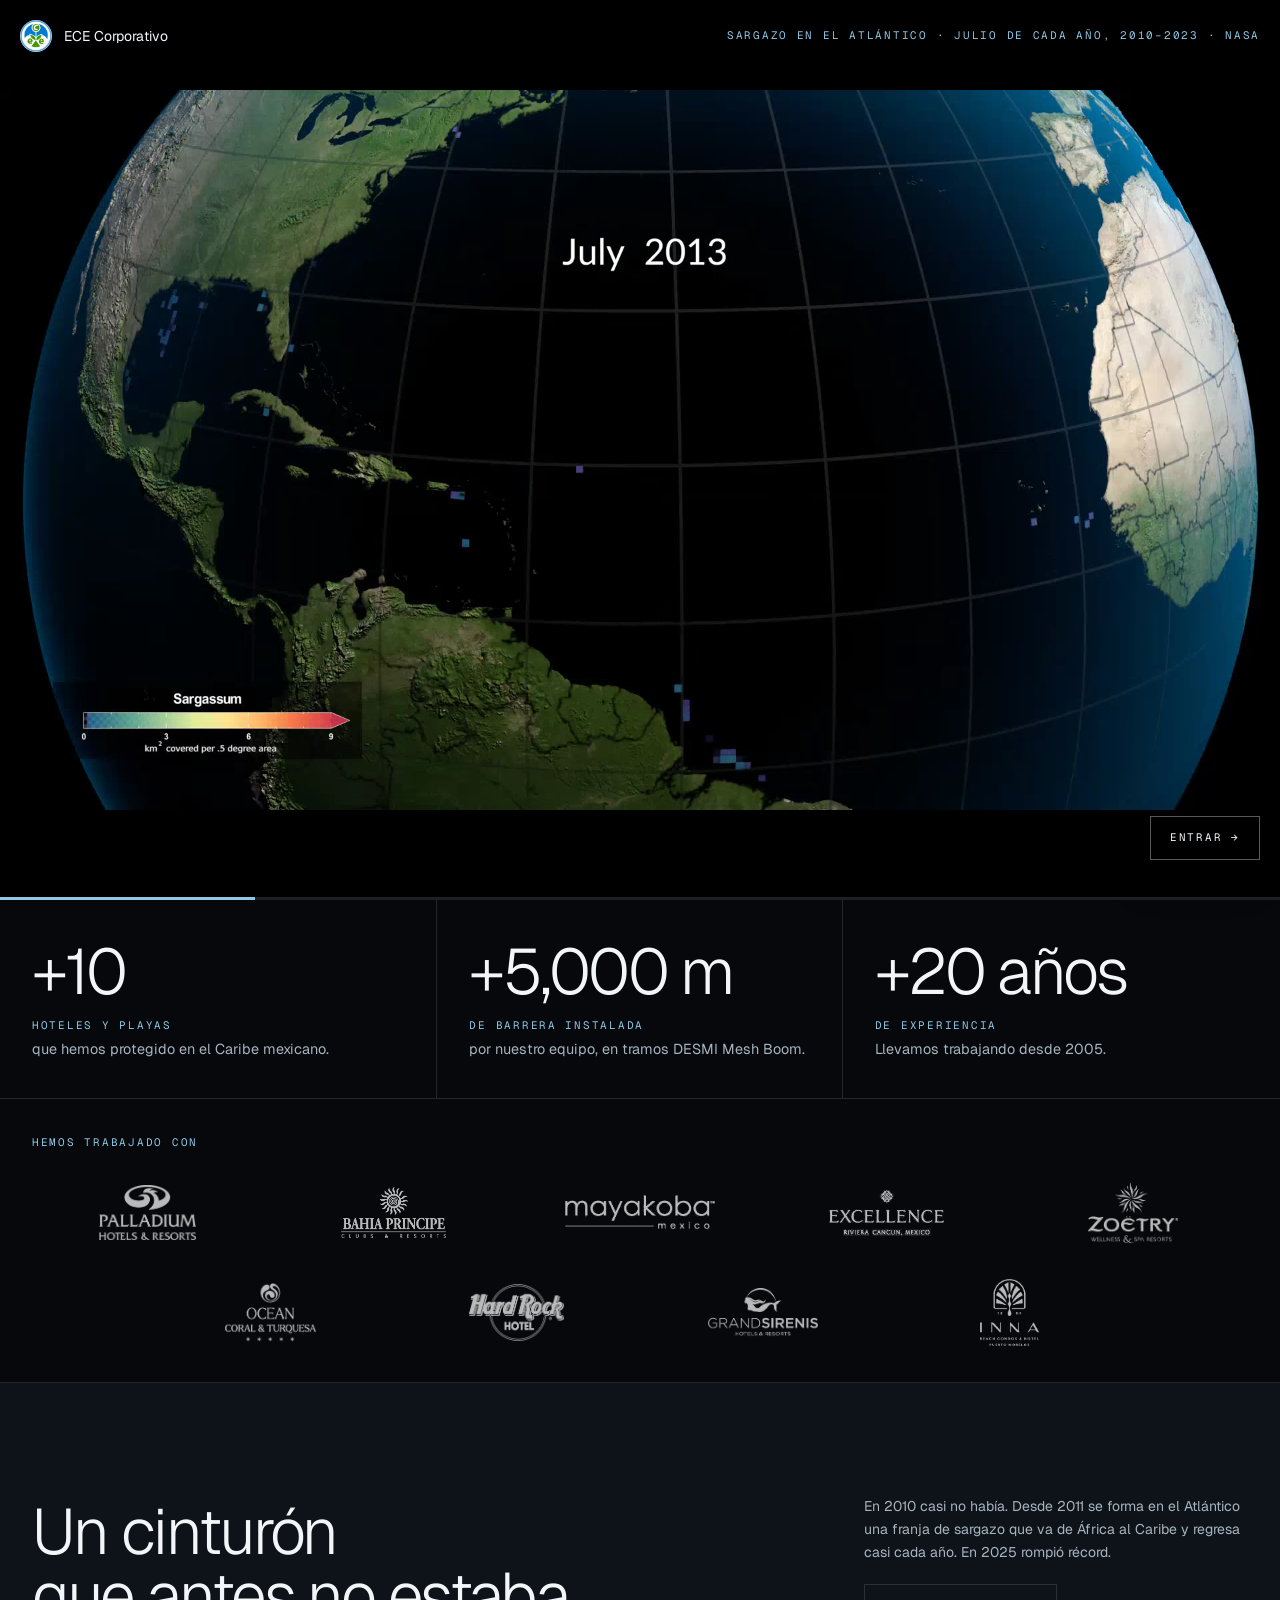
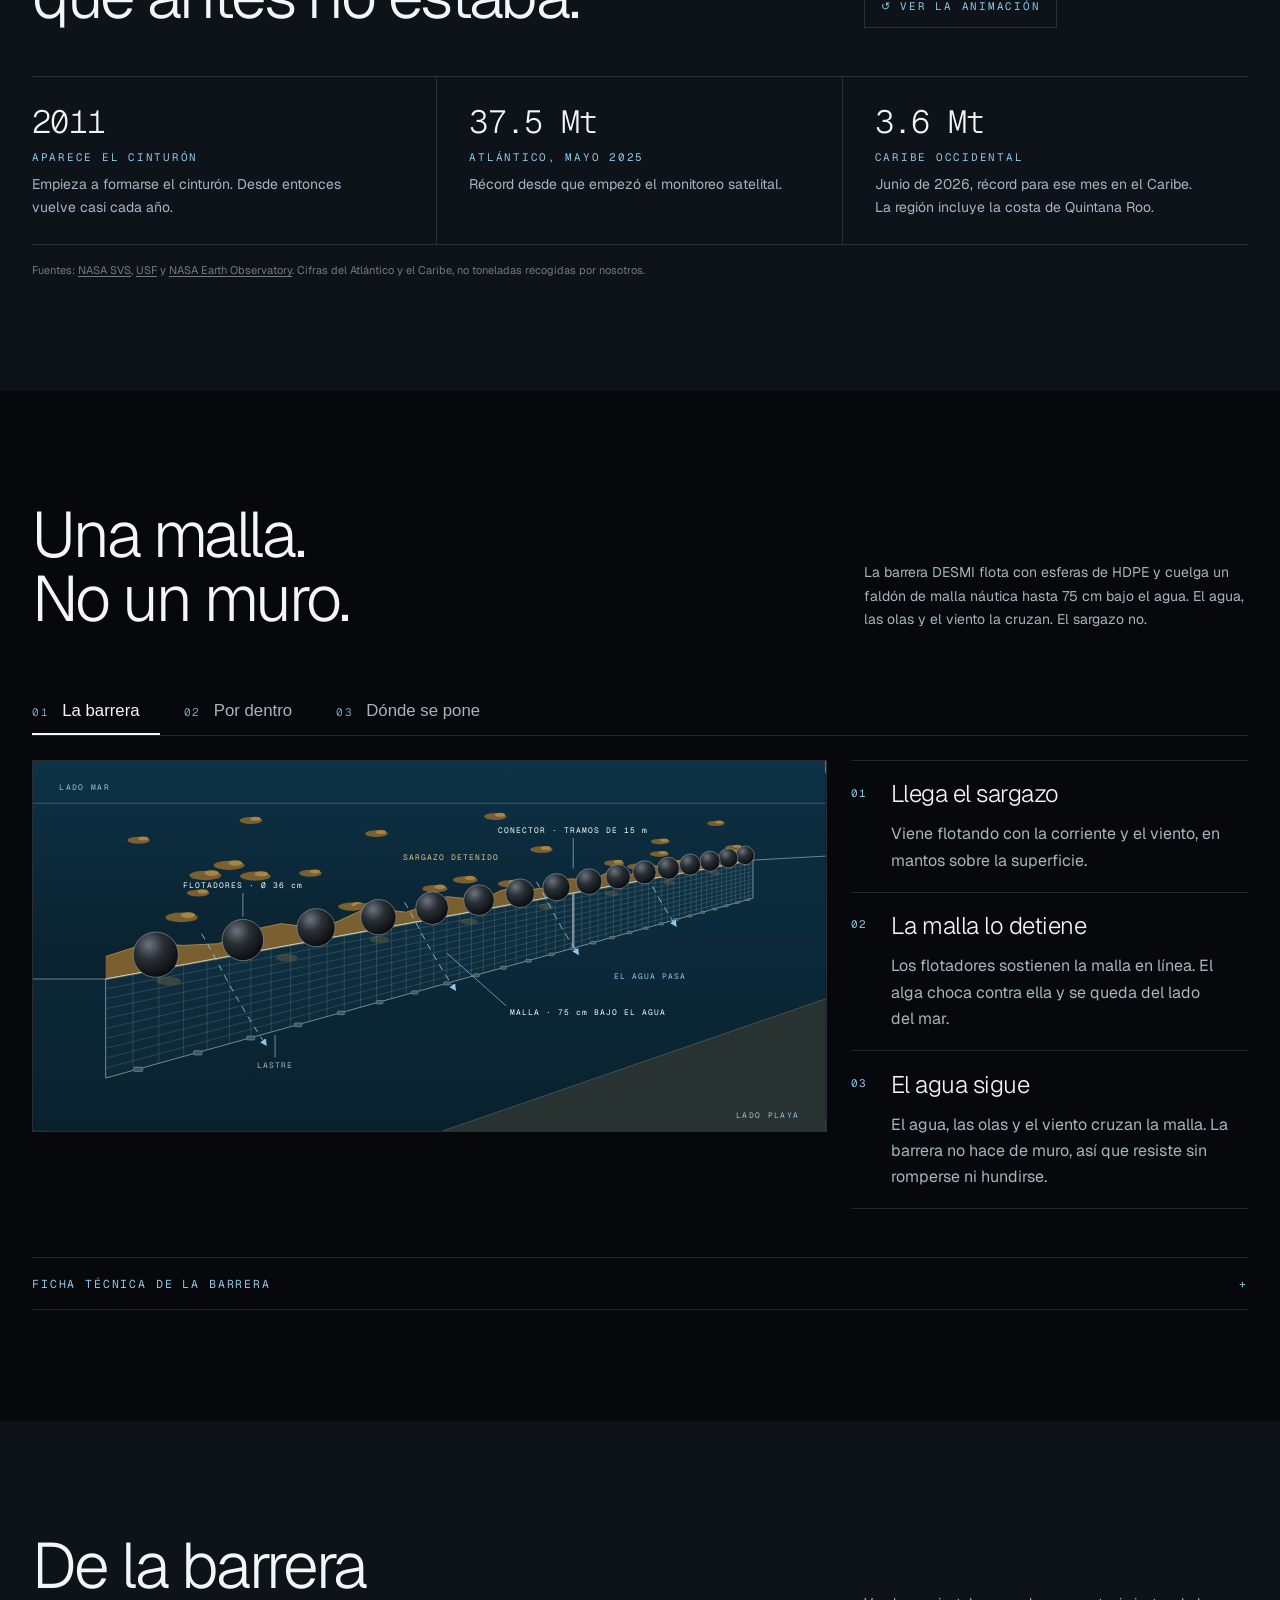
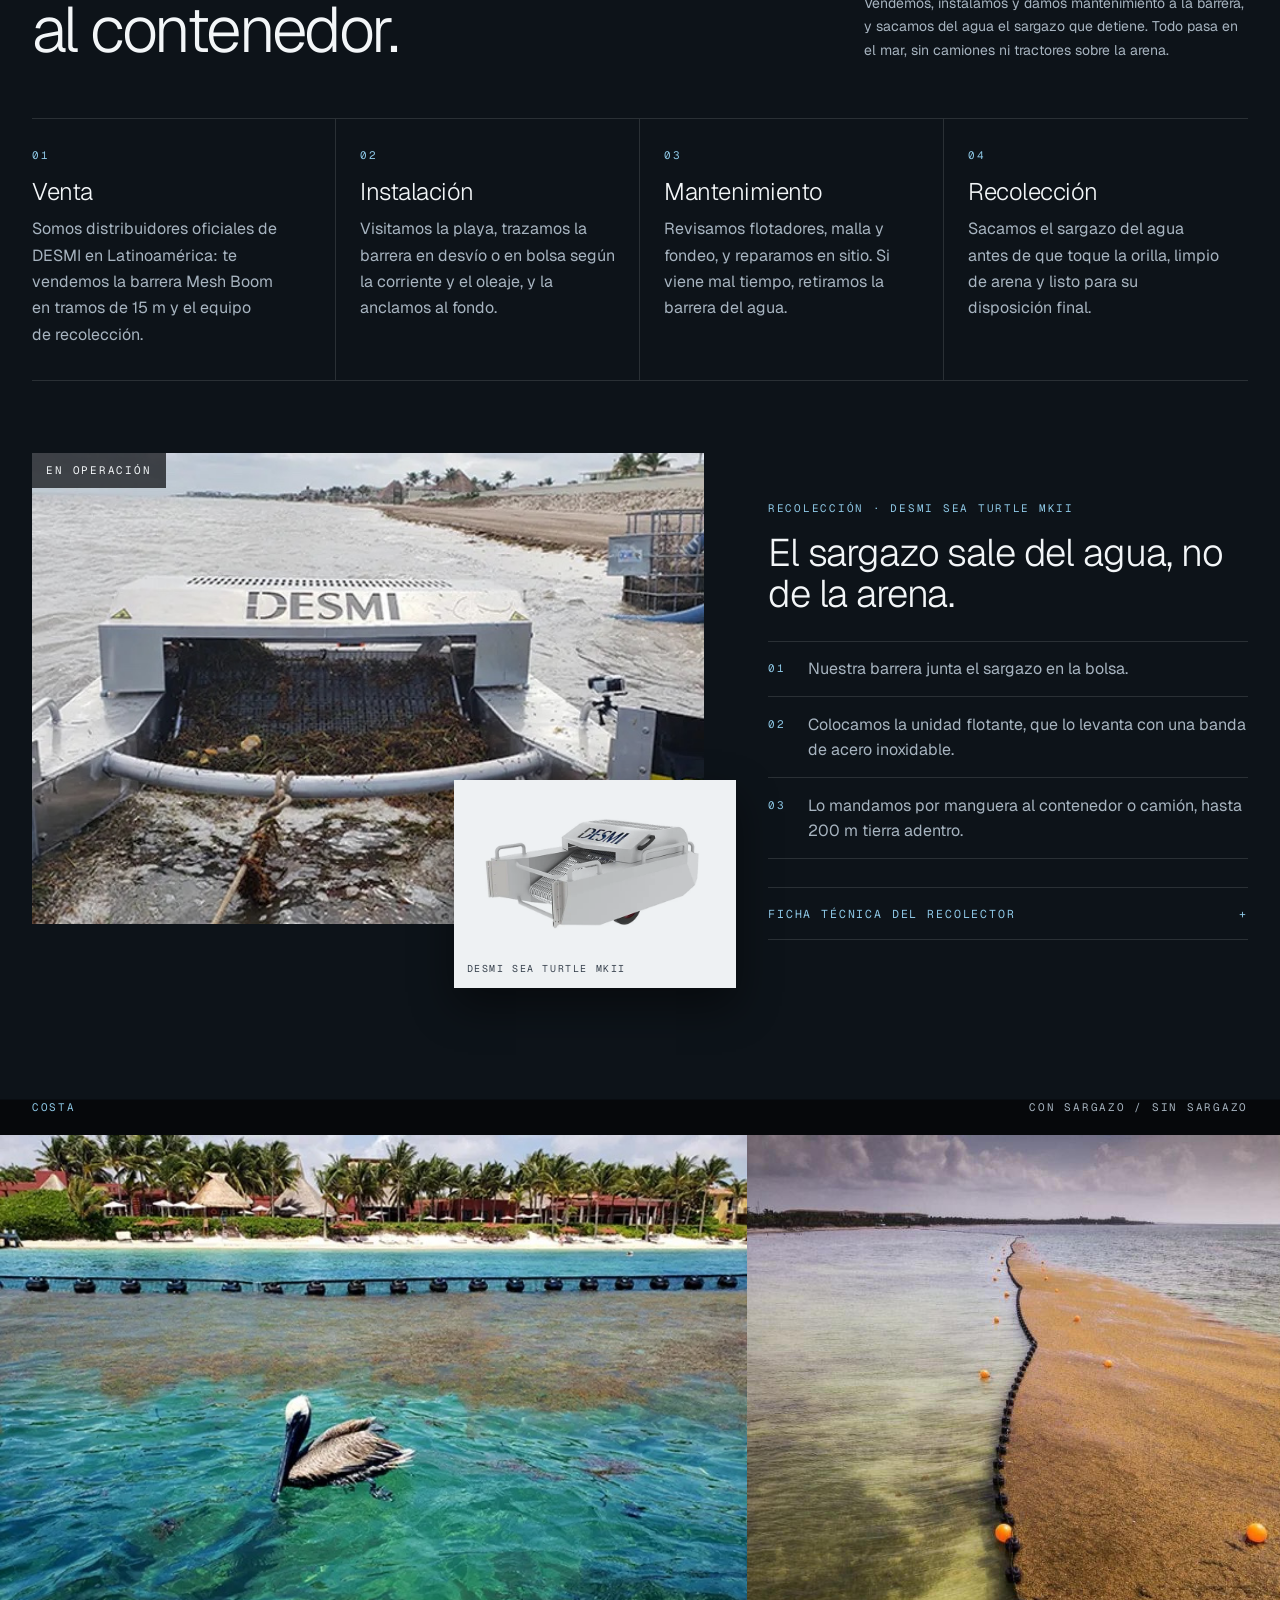
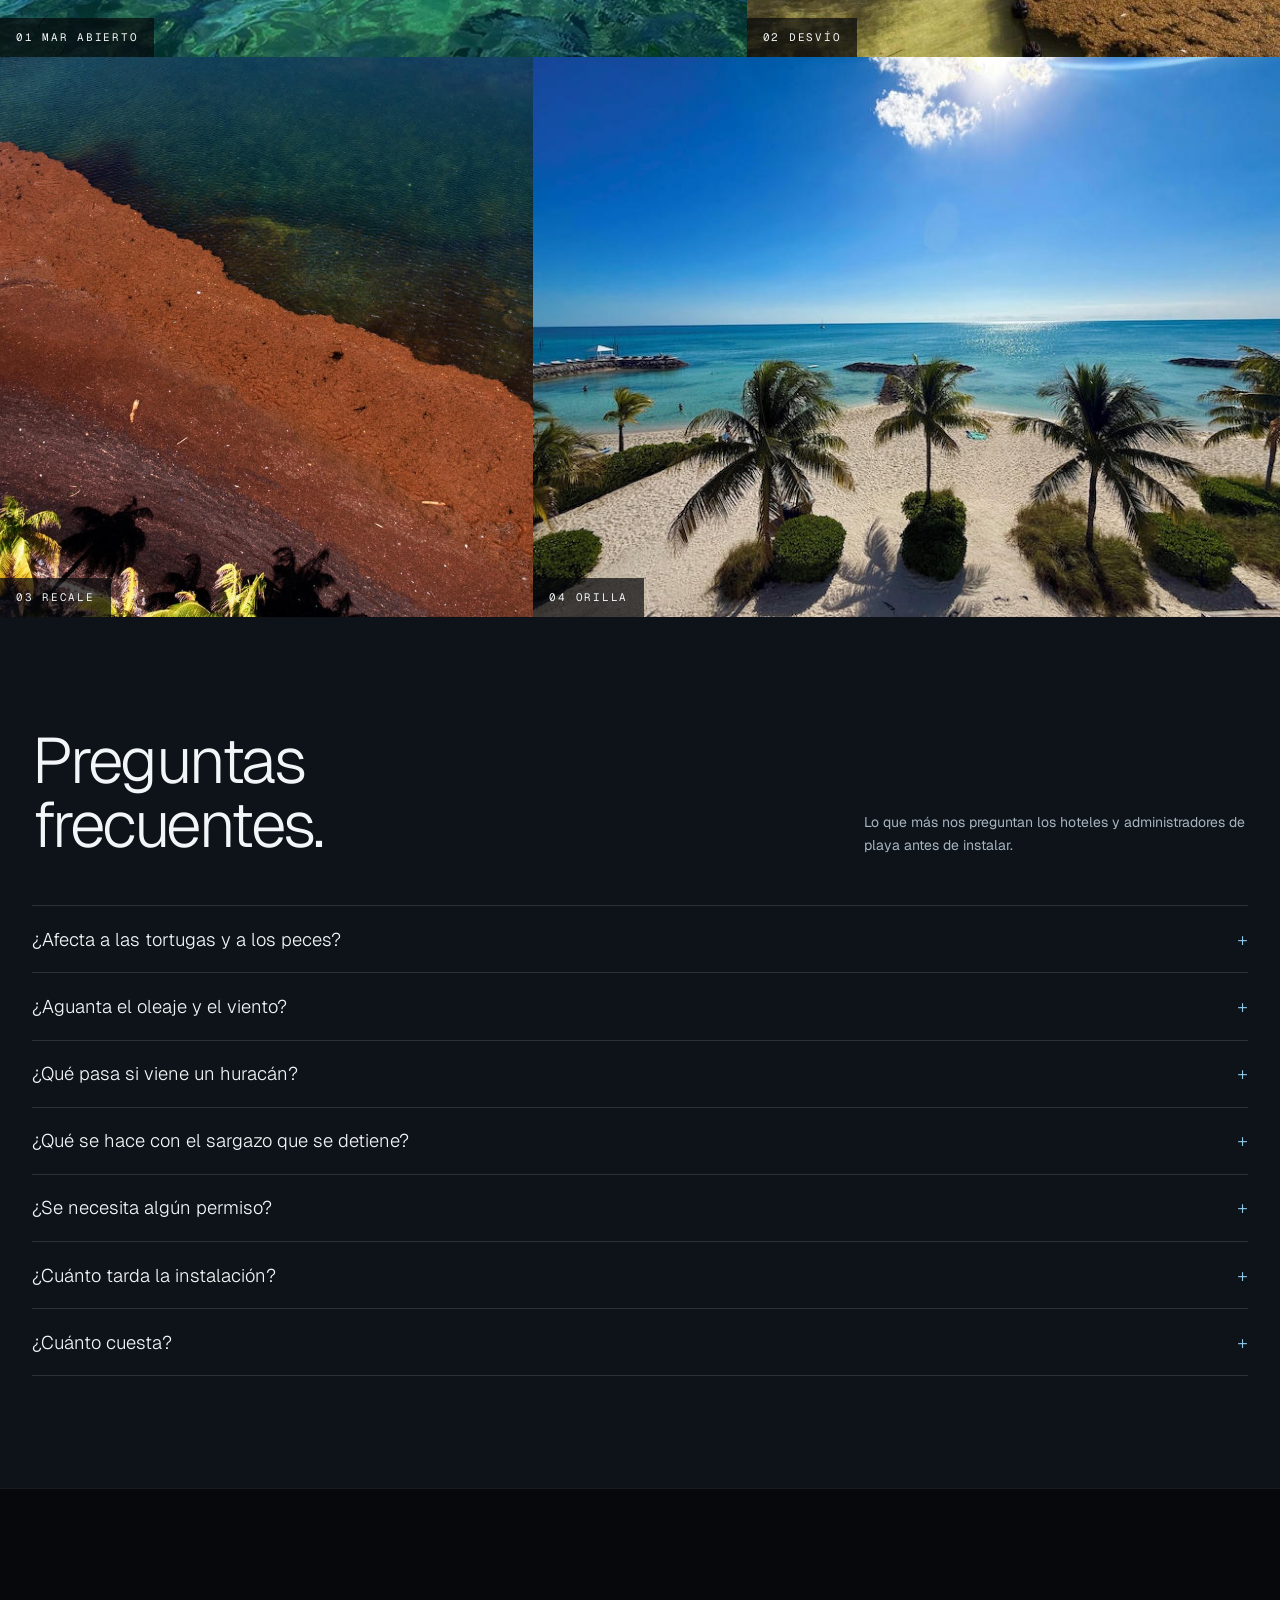
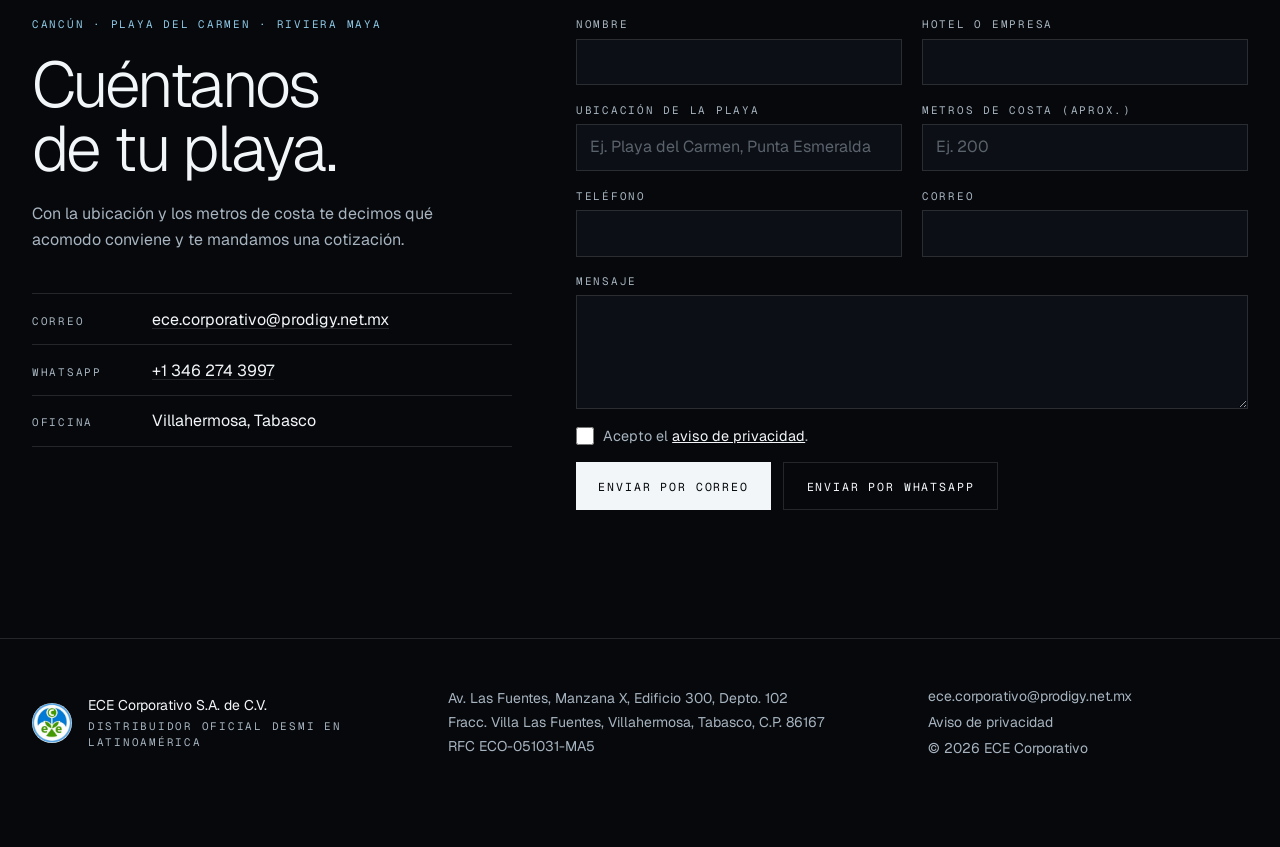
==== commit e6faba0b: "second iteration" ====
--- a/index.html
+++ b/index.html
@@ -16,8 +16,32 @@
   <link rel="preconnect" href="https://fonts.gstatic.com" crossorigin />
   <link rel="stylesheet" href="https://fonts.googleapis.com/css2?family=Geist+Mono:wght@400;500&family=Geist:wght@300;400;500&display=swap" />
   <link rel="stylesheet" href="styles.css" />
+  <script>
+    // Intro: una vez por sesión y solo si el usuario no pidió reducir movimiento
+    try {
+      if (!sessionStorage.getItem("intro-vista") && !matchMedia("(prefers-reduced-motion: reduce)").matches) {
+        document.documentElement.classList.add("has-intro");
+      }
+    } catch (e) {}
+  </script>
 </head>
 <body>
+  <div class="intro" id="intro" role="dialog" aria-label="Animación: el sargazo en el Atlántico de 2010 a 2023">
+    <video class="intro-video" muted playsinline preload="auto" poster="video/sargazo-poster.jpg">
+      <source src="video/sargazo.webm" type="video/webm" />
+      <source src="video/sargazo.mp4" type="video/mp4" />
+    </video>
+    <div class="intro-top">
+      <div class="intro-brand">
+        <img src="logo.png" alt="" width="32" height="32" />
+        <span>ECE Corporativo</span>
+      </div>
+      <p class="intro-caption mono">Sargazo en el Atlántico · julio de cada año, 2010–2023 · NASA</p>
+    </div>
+    <button type="button" class="intro-skip mono">Entrar →</button>
+    <div class="intro-bar" aria-hidden="true"><span></span></div>
+  </div>
+
   <header class="header">
     <div class="wrap header-bar">
       <a href="#inicio" class="brand">
@@ -84,35 +108,30 @@
     <section class="wrap clients" aria-label="Clientes">
       <p class="mono sea">Hemos trabajado con</p>
       <ul class="logo-wall">
-        <li><img src="logos/mayakoba.png" alt="Mayakoba" width="399" height="95" loading="lazy" style="--ar: 4.20" /></li>
-        <li><img src="logos/hard-rock.png" alt="Hard Rock Hotel" width="403" height="242" loading="lazy" style="--ar: 1.67" /></li>
         <li><img src="logos/palladium.png" alt="Palladium Hotels &amp; Resorts" width="403" height="231" loading="lazy" style="--ar: 1.74" /></li>
         <li><img src="logos/bahia-principe.png" alt="Bahia Principe Clubs &amp; Resorts" width="403" height="199" loading="lazy" style="--ar: 2.03" /></li>
+        <li><img src="logos/mayakoba.png" alt="Mayakoba" width="399" height="95" loading="lazy" style="--ar: 4.20" /></li>
         <li><img src="logos/excellence.png" alt="Excellence Riviera Cancun" width="416" height="167" loading="lazy" style="--ar: 2.49" /></li>
         <li><img src="logos/zoetry.png" alt="Zoëtry Wellness &amp; Spa Resorts" width="403" height="272" loading="lazy" style="--ar: 1.48" /></li>
         <li><img src="logos/ocean-coral-turquesa.png" alt="Ocean Coral &amp; Turquesa" width="417" height="271" loading="lazy" style="--ar: 1.54" /></li>
+        <li><img src="logos/hard-rock.png" alt="Hard Rock Hotel" width="403" height="242" loading="lazy" style="--ar: 1.67" /></li>
         <li><img src="logos/grand-sirenis.png" alt="Grand Sirenis Hotels &amp; Resorts" width="506" height="228" loading="lazy" style="--ar: 2.22" /></li>
-        <li><img src="logos/inna.png" alt="Inna Resort &amp; Spa" width="420" height="442" loading="lazy" style="--ar: 0.95" /></li>
+        <li><img src="logos/inna.png" alt="Inna Beach Condos &amp; Hotel, Puerto Morelos" width="329" height="370" loading="lazy" style="--ar: 0.89" /></li>
       </ul>
     </section>
 
     <section id="sargazo" class="wrap section alt">
       <div class="sistema-head">
         <h2>Un cinturón<br />que antes no estaba.</h2>
-        <p>
-          Promedio de sargazo en el Atlántico cada julio, de 2010 a 2023, visto por los
-          satélites MODIS de la NASA. En 2010 casi no hay. Desde 2011 se forma una franja
-          de África al Caribe que regresa casi cada año.
-        </p>
-      </div>
-
-      <div class="ticks video-frame">
-        <video muted loop playsinline preload="metadata" poster="video/sargazo-poster.jpg" aria-label="Animación: promedio de sargazo en el Atlántico cada julio, 2010 a 2023">
-          <source src="video/sargazo.webm" type="video/webm" />
-          <source src="video/sargazo.mp4" type="video/mp4" />
-        </video>
-      </div>
-      <p class="legend-note">Escala del video: km² cubiertos de sargazo por celda de 0.5° (unos 3,000 km²), de 0 a 9 o más.</p>
+        <div class="head-side">
+          <p>
+            En 2010 casi no había. Desde 2011 se forma en el Atlántico una franja de sargazo
+            que va de África al Caribe y regresa casi cada año. En 2025 rompió récord.
+          </p>
+          <button type="button" class="replay mono" data-replay>↺ Ver la animación</button>
+        </div>
+      </div>
+
 
       <div class="figures">
         <div class="figures-grid">
@@ -773,7 +792,7 @@
       </ol>
 
       <div class="collect">
-        <div class="collect-media">
+        <div class="collect-media collage">
           <figure class="collect-photo">
             <img src="photos/recolector-uso.jpg" alt="Unidad de recolección DESMI trabajando: la banda saca el sargazo del agua" loading="lazy" />
             <figcaption class="mono">En operación</figcaption>
--- a/styles.css
+++ b/styles.css
@@ -253,6 +253,112 @@
   color: rgb(243 246 248 / 0.8);
 }
 
+/* Intro: video a pantalla completa al abrir la página */
+
+.intro {
+  display: none;
+}
+
+.has-intro body {
+  overflow: hidden;
+}
+
+.has-intro .intro {
+  position: fixed;
+  inset: 0;
+  z-index: 100;
+  display: block;
+  background: #000;
+  transition: opacity 700ms ease, visibility 700ms ease;
+}
+
+.intro.out {
+  opacity: 0;
+  visibility: hidden;
+}
+
+.intro-video {
+  position: absolute;
+  inset: 0;
+  width: 100%;
+  height: 100%;
+  object-fit: contain;
+}
+
+.intro-top {
+  position: absolute;
+  inset: 0 0 auto;
+  display: flex;
+  flex-wrap: wrap;
+  align-items: center;
+  justify-content: space-between;
+  gap: 0.5rem 1.5rem;
+  padding: 1.25rem;
+  background: linear-gradient(rgb(0 0 0 / 0.75), transparent);
+}
+
+.intro-brand {
+  display: flex;
+  align-items: center;
+  gap: 0.75rem;
+  font-size: 0.875rem;
+}
+
+.intro-brand img {
+  width: 2rem;
+  height: 2rem;
+  border-radius: 50%;
+}
+
+.intro-caption {
+  color: var(--sea);
+}
+
+.intro-skip {
+  position: absolute;
+  right: 1.25rem;
+  bottom: 2.5rem;
+  min-height: 2.75rem;
+  padding: 0 1.2rem;
+  border: 1px solid rgb(255 255 255 / 0.35);
+  background: rgb(0 0 0 / 0.35);
+  transition: background 180ms ease, border-color 180ms ease;
+}
+
+.intro-skip:hover {
+  background: var(--foam);
+  border-color: var(--foam);
+  color: var(--ink);
+}
+
+.intro-bar {
+  position: absolute;
+  inset: auto 0 0;
+  height: 3px;
+  background: rgb(255 255 255 / 0.12);
+}
+
+.intro-bar span {
+  display: block;
+  width: 0;
+  height: 100%;
+  background: var(--sea);
+}
+
+.head-side .replay {
+  margin-top: 1.25rem;
+  min-height: 2.75rem;
+  padding: 0 1rem;
+  border: 1px solid var(--line);
+  color: var(--sea);
+  transition: border-color 180ms ease, color 180ms ease;
+}
+
+.head-side .replay:hover {
+  border-color: var(--foam);
+  color: var(--foam);
+}
+
 /* ECE en números */
 
 .stats {
@@ -291,17 +397,24 @@
   border-bottom: 1px solid var(--line);
 }
 
+/* 5 arriba y 4 abajo, centrados: rejilla de 10 columnas, cada logo ocupa 2 */
 .logo-wall {
-  display: flex;
-  flex-wrap: wrap;
+  display: grid;
+  grid-template-columns: repeat(10, 1fr);
   align-items: center;
-  justify-content: space-between;
-  gap: 2rem 2.5rem;
-  margin-top: 1.75rem;
-}
-
-/* Mismo "peso visual" para todos: los anchos crecen con la proporción,
-   los altos se limitan para que los logos cuadrados no dominen. */
+  justify-items: center;
+  gap: 2.25rem 1rem;
+  margin-top: 2rem;
+}
+
+.logo-wall li {
+  grid-column: span 2;
+}
+
+.logo-wall li:nth-child(6) {
+  grid-column: 2 / span 2;
+}
+
 .logo-wall img {
   width: auto;
   height: 3rem;
@@ -318,11 +431,25 @@
 
 @media (max-width: 767px) {
   .logo-wall {
-    display: grid;
     grid-template-columns: repeat(3, 1fr);
-    justify-items: center;
     gap: 1.75rem 1rem;
   }
+
+  .logo-wall li,
+  .logo-wall li:nth-child(6) {
+    grid-column: auto;
+  }
+
+  /* En celular (3 x 3): Hard Rock arriba al centro y Mayakoba en el centro */
+  .logo-wall li:nth-child(1) { order: 1; }
+  .logo-wall li:nth-child(7) { order: 2; }
+  .logo-wall li:nth-child(2) { order: 3; }
+  .logo-wall li:nth-child(4) { order: 4; }
+  .logo-wall li:nth-child(3) { order: 5; }
+  .logo-wall li:nth-child(5) { order: 6; }
+  .logo-wall li:nth-child(6) { order: 7; }
+  .logo-wall li:nth-child(8) { order: 8; }
+  .logo-wall li:nth-child(9) { order: 9; }
 
   .logo-wall img {
     height: 2.4rem;
@@ -332,24 +459,6 @@
 }
 
 /* Sargazo */
-
-.video-frame {
-  margin-top: 3rem;
-  border: 1px solid var(--line);
-  padding: 1px;
-}
-
-.video-frame video {
-  width: 100%;
-  aspect-ratio: 16 / 9;
-  background: #000;
-}
-
-.legend-note {
-  margin-top: 0.75rem;
-  font-size: 0.8rem;
-  color: var(--muted);
-}
 
 .figures {
   margin-top: 3rem;
@@ -853,14 +962,13 @@
   margin-top: 4.5rem;
 }
 
-.collect-media {
-  display: grid;
-  gap: 1px;
-  background: var(--line);
-  align-content: start;
-}
-
-.collect-media figure {
+/* Collage: foto grande y el equipo en una tarjeta encimada en la esquina */
+.collage {
+  position: relative;
+  padding-bottom: 4rem;
+}
+
+.collage figure {
   position: relative;
   overflow: hidden;
 }
@@ -871,26 +979,36 @@
   object-fit: cover;
 }
 
-.collect-product {
-  background: #eef1f3;
-}
-
-.collect-product img {
-  width: 100%;
-  max-width: 26rem;
-  margin-inline: auto;
-  aspect-ratio: 640 / 440;
-  object-fit: contain;
-  mix-blend-mode: multiply;
-}
-
-.collect-media figcaption {
+.collect-photo figcaption {
   position: absolute;
-  bottom: 0;
+  top: 0;
   left: 0;
   background: rgb(6 8 11 / 0.7);
   padding: 0.6rem 0.9rem;
   color: var(--foam);
+}
+
+.collect-product {
+  position: absolute !important;
+  right: 1rem;
+  bottom: 0;
+  width: 46%;
+  background: #eef1f3;
+  box-shadow: 0 18px 40px rgb(0 0 0 / 0.45);
+}
+
+.collect-product img {
+  width: 100%;
+  aspect-ratio: 640 / 400;
+  object-fit: contain;
+  mix-blend-mode: multiply;
+  padding: 0.5rem 0.75rem 0;
+}
+
+.collect-product figcaption {
+  padding: 0.35rem 0.8rem 0.7rem;
+  color: #3a4450;
+  font-size: 0.62rem;
 }
 
 .collect-copy h3 {
@@ -1264,7 +1382,8 @@
     grid-column: span 7;
   }
 
-  .sistema-head p {
+  .sistema-head > p,
+  .sistema-head > .head-side {
     grid-column: 9 / span 4;
   }
 
@@ -1338,7 +1457,13 @@
 
   .collect {
     grid-template-columns: minmax(0, 7fr) minmax(0, 5fr);
-    align-items: stretch;
+    gap: 4rem;
+    align-items: center;
+  }
+
+  .collect-product {
+    right: -2rem;
+    width: 42%;
   }
 
   .contact-grid {
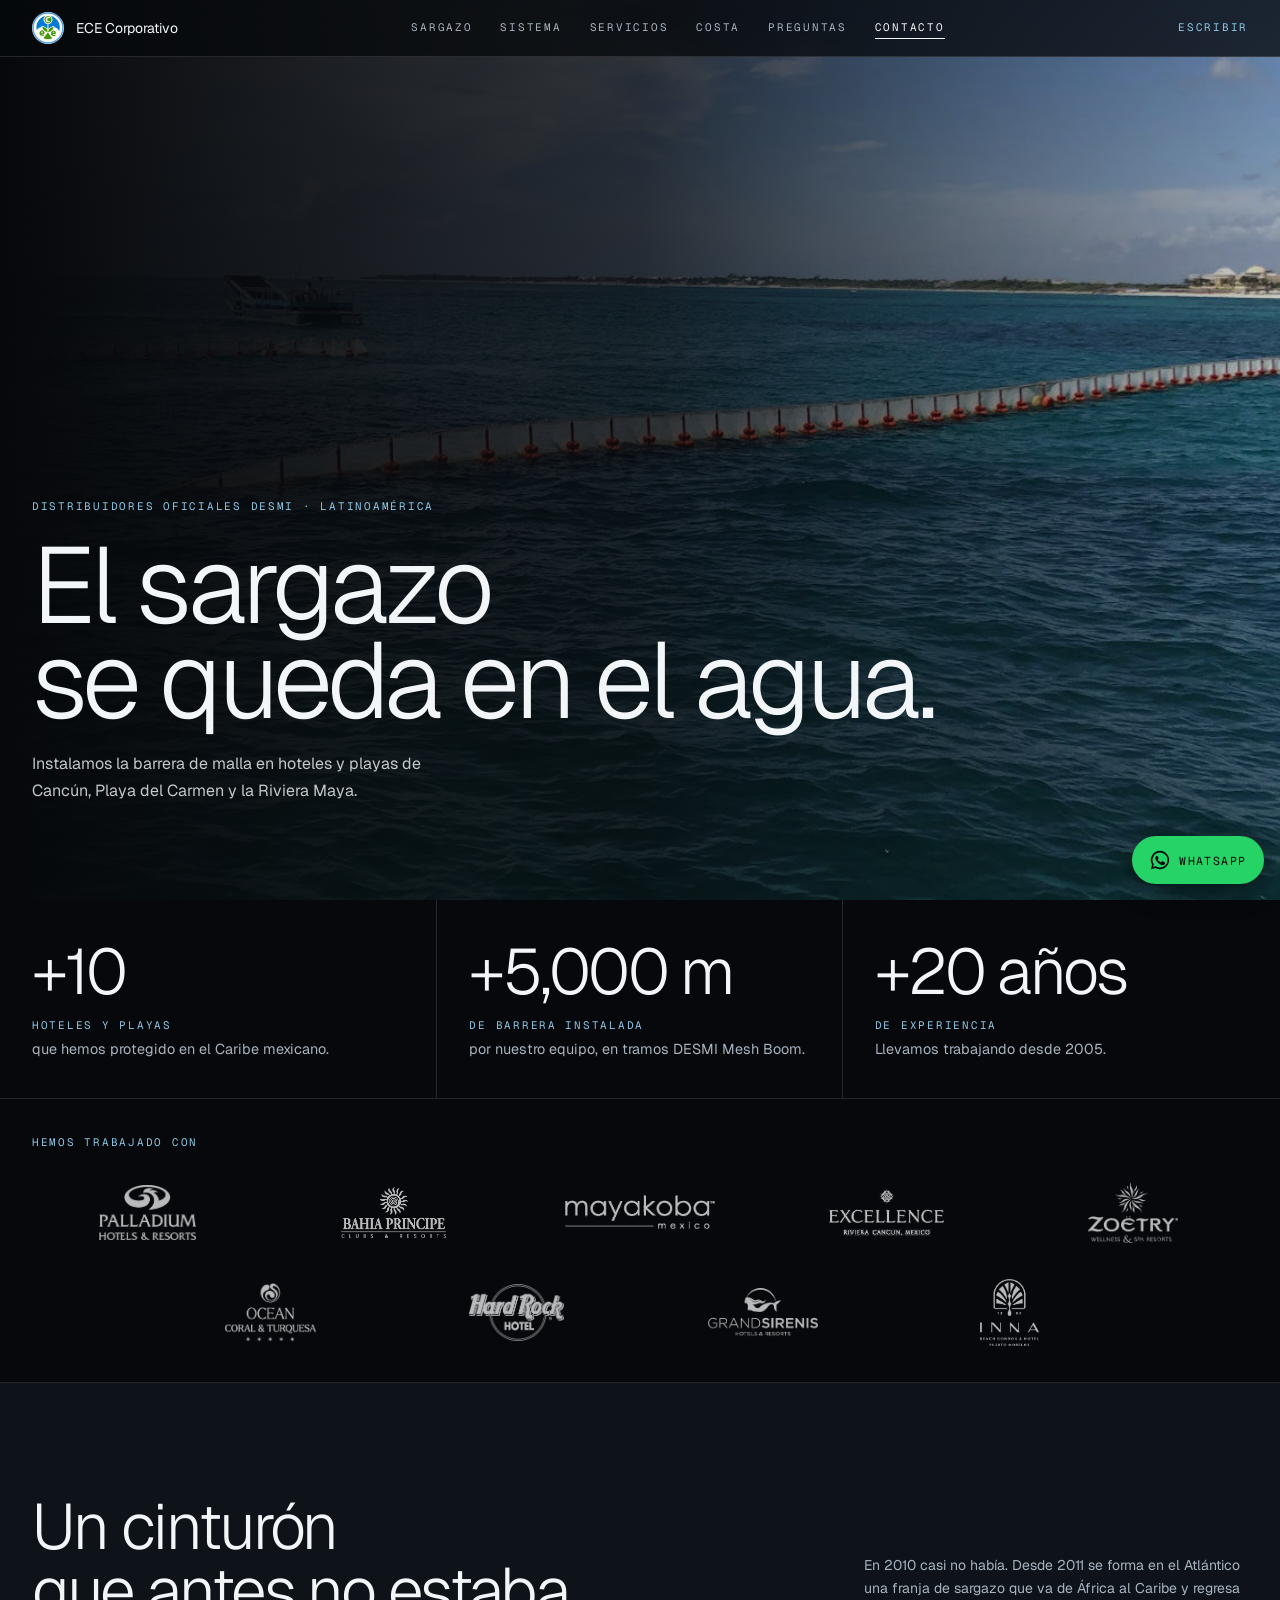
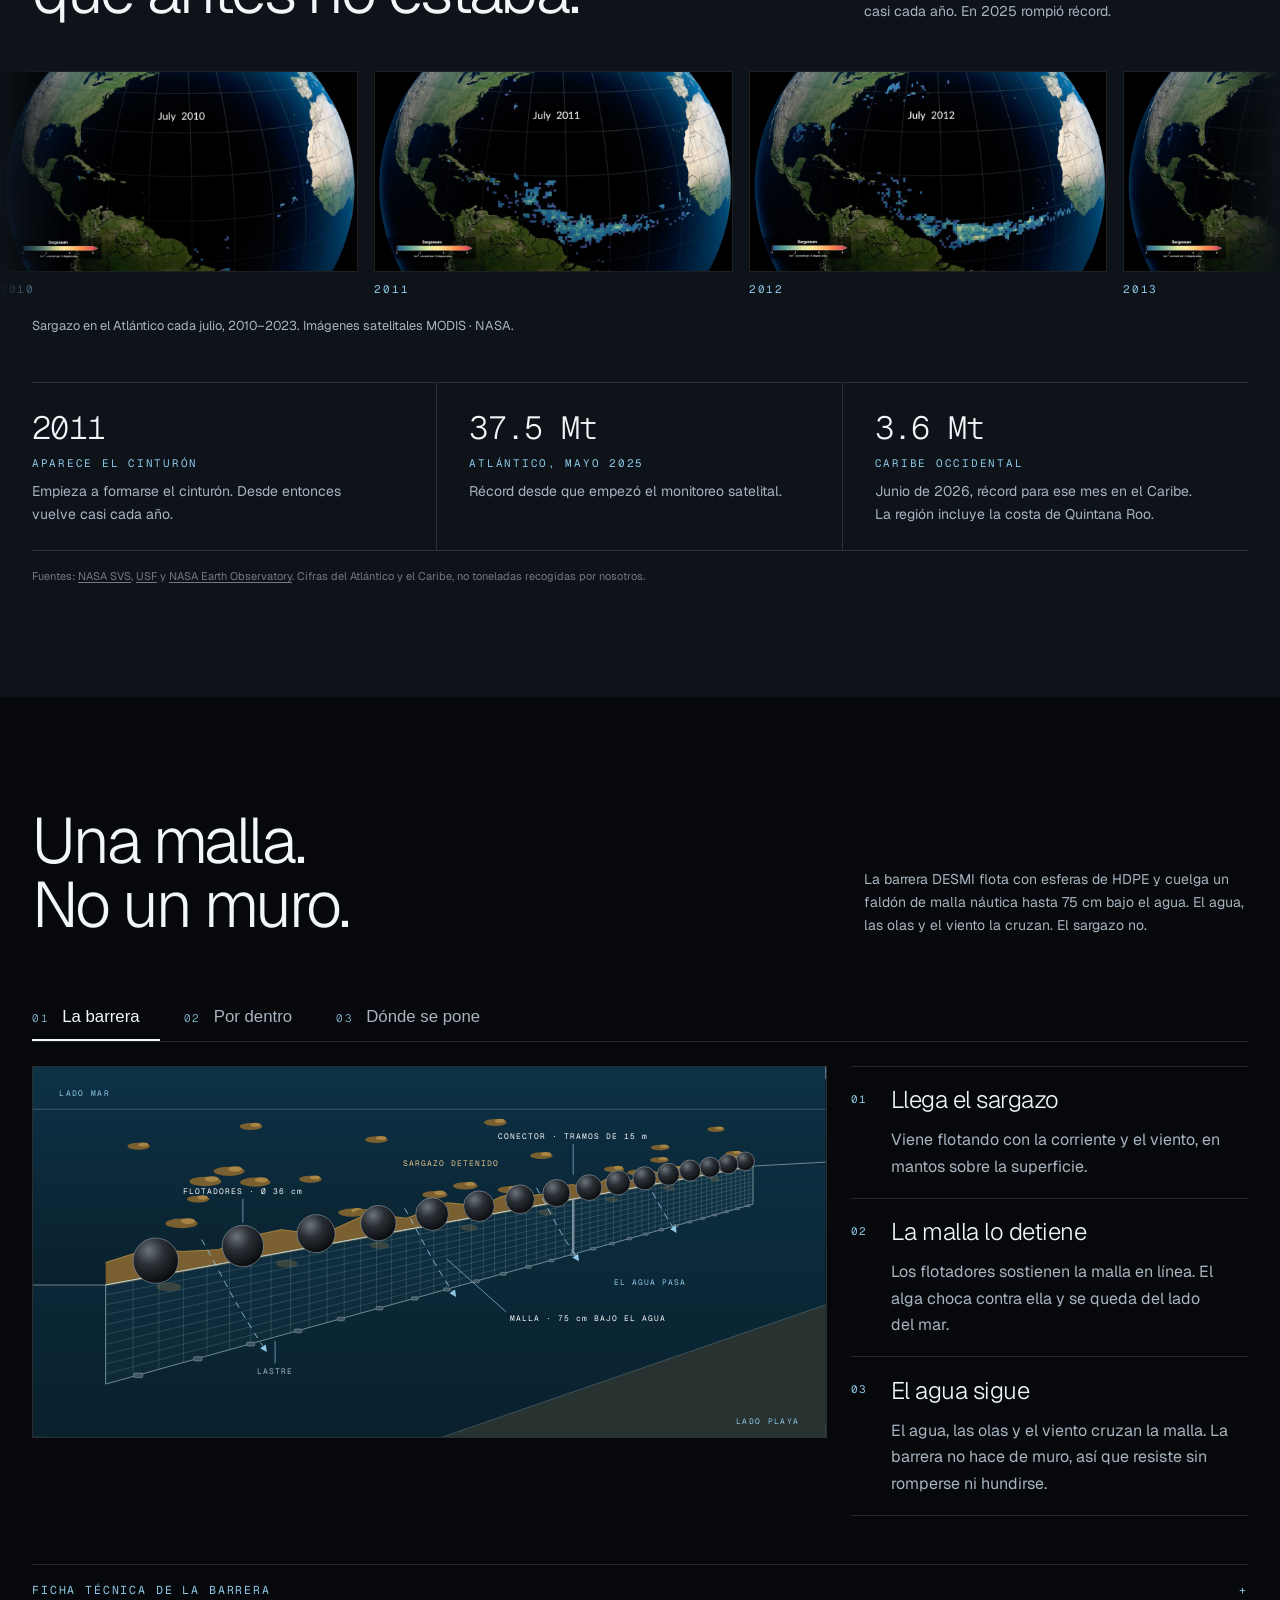
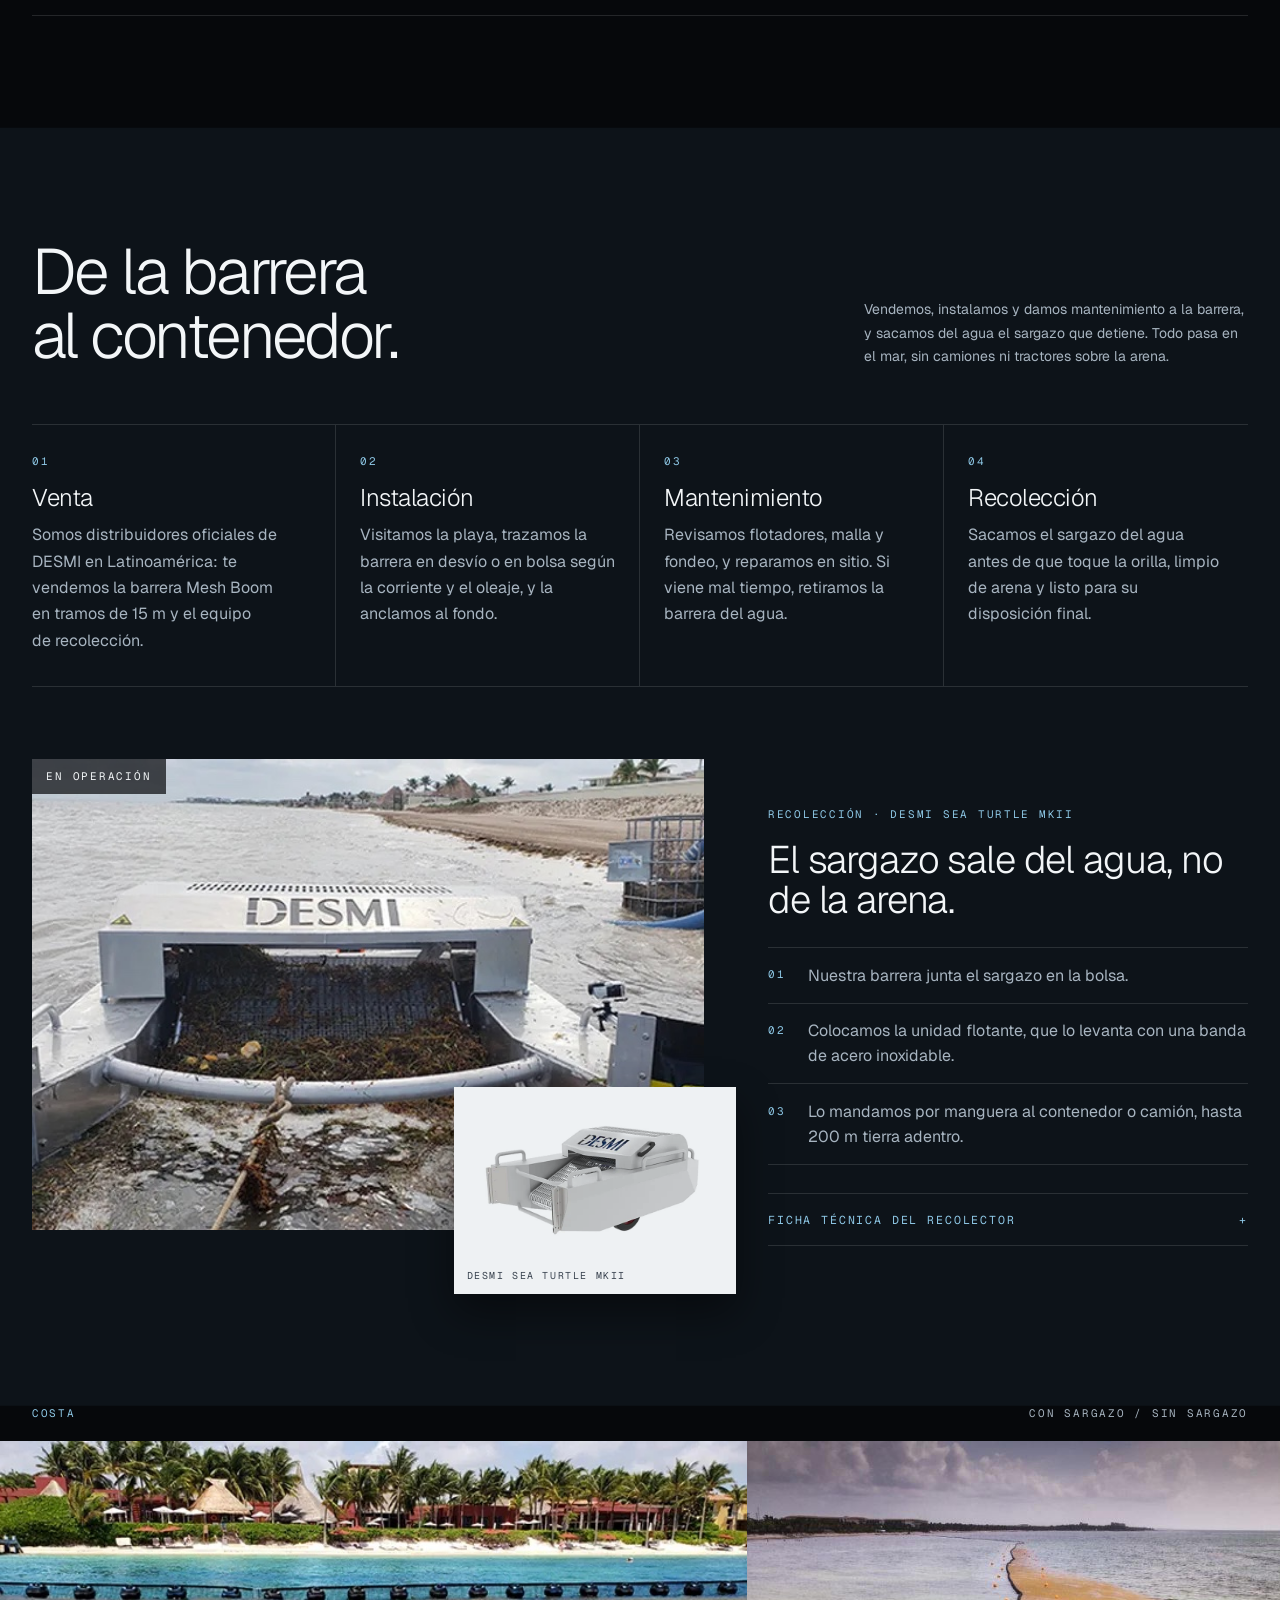
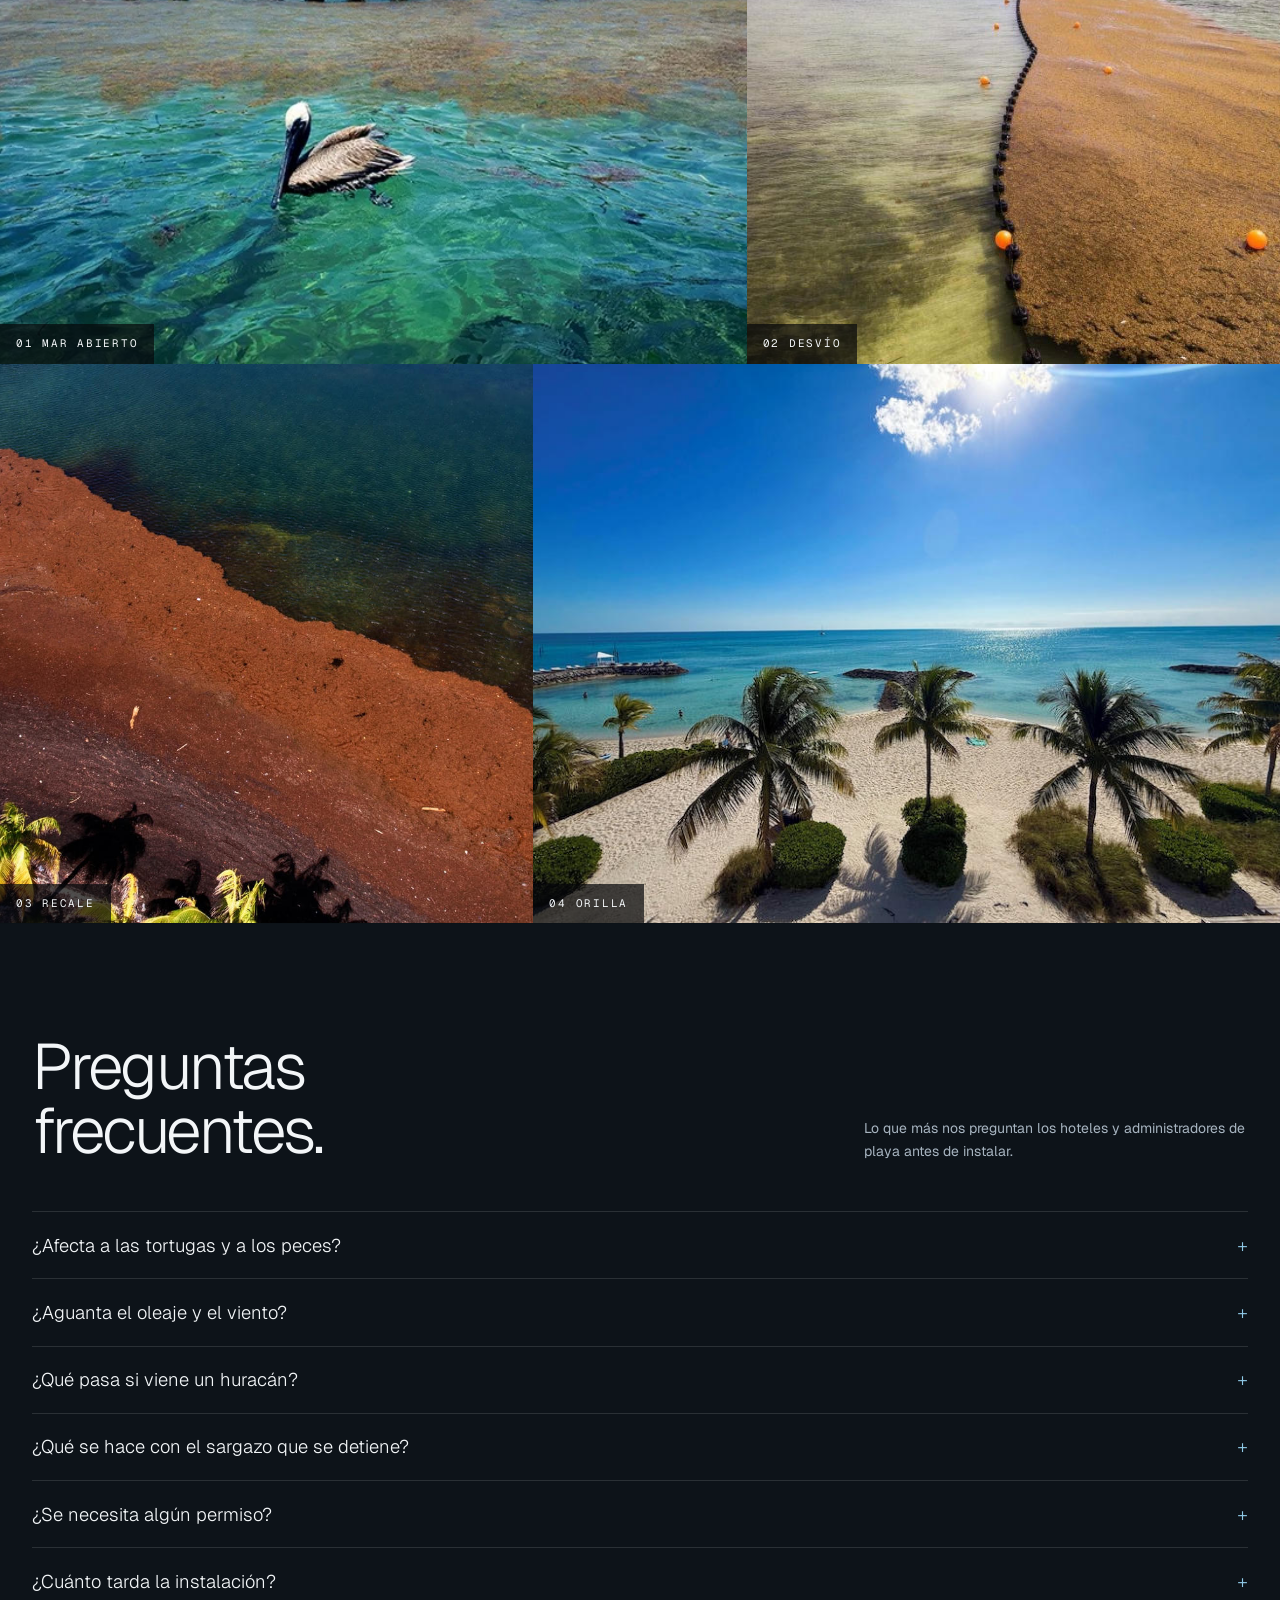
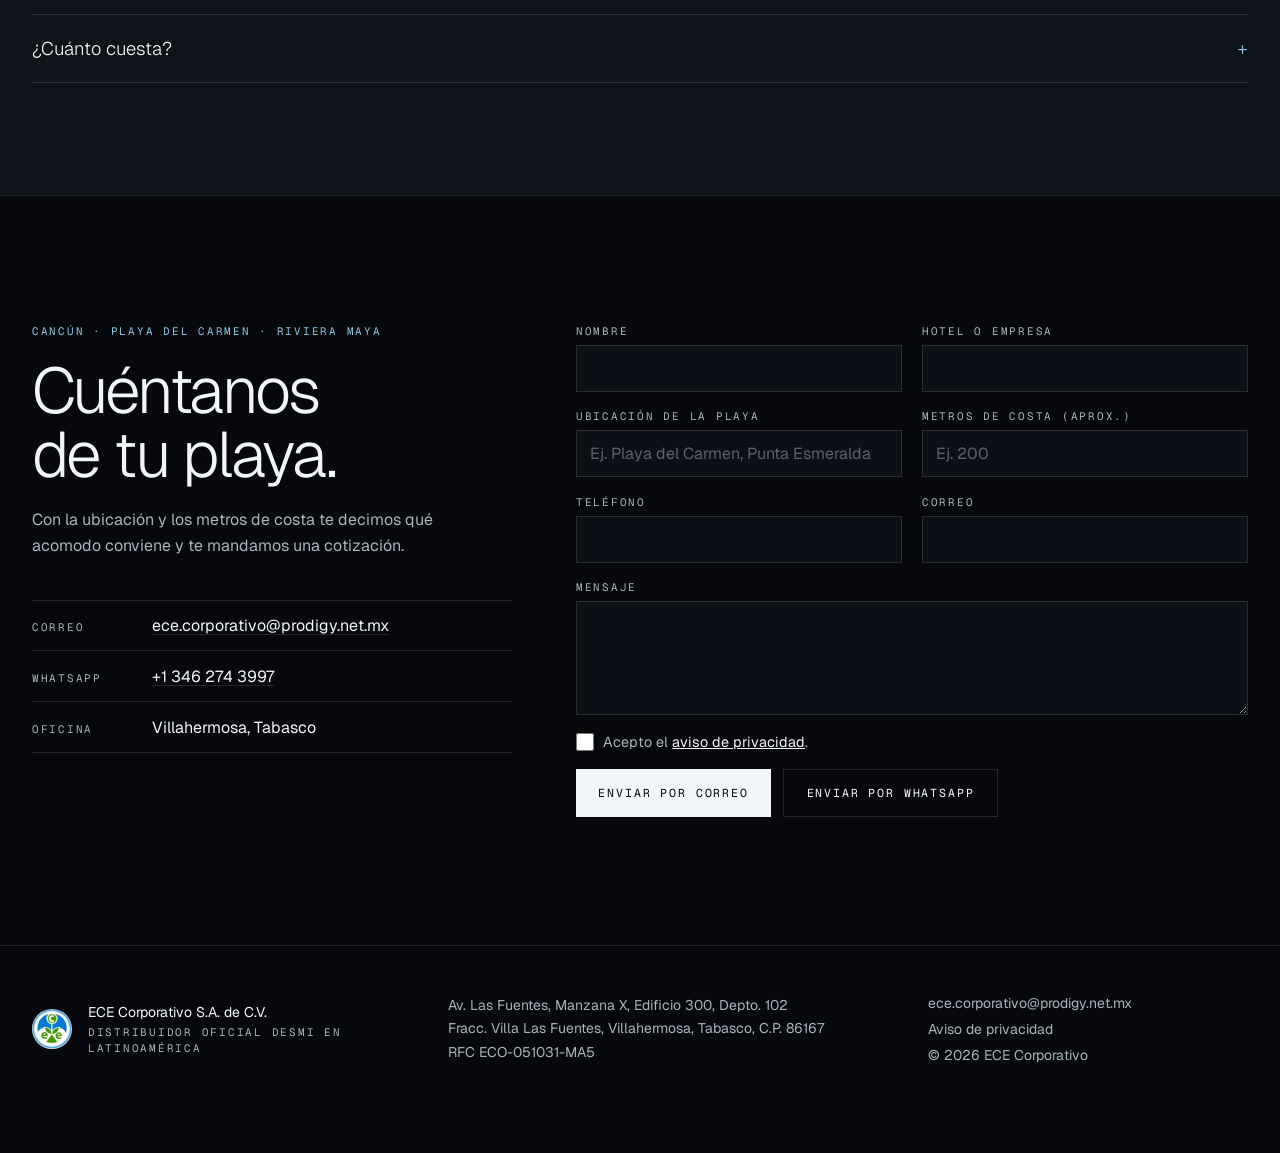
==== commit ce5353b0: "third iteration" ====
--- a/index.html
+++ b/index.html
@@ -16,32 +16,8 @@
   <link rel="preconnect" href="https://fonts.gstatic.com" crossorigin />
   <link rel="stylesheet" href="https://fonts.googleapis.com/css2?family=Geist+Mono:wght@400;500&family=Geist:wght@300;400;500&display=swap" />
   <link rel="stylesheet" href="styles.css" />
-  <script>
-    // Intro: una vez por sesión y solo si el usuario no pidió reducir movimiento
-    try {
-      if (!sessionStorage.getItem("intro-vista") && !matchMedia("(prefers-reduced-motion: reduce)").matches) {
-        document.documentElement.classList.add("has-intro");
-      }
-    } catch (e) {}
-  </script>
 </head>
 <body>
-  <div class="intro" id="intro" role="dialog" aria-label="Animación: el sargazo en el Atlántico de 2010 a 2023">
-    <video class="intro-video" muted playsinline preload="auto" poster="video/sargazo-poster.jpg">
-      <source src="video/sargazo.webm" type="video/webm" />
-      <source src="video/sargazo.mp4" type="video/mp4" />
-    </video>
-    <div class="intro-top">
-      <div class="intro-brand">
-        <img src="logo.png" alt="" width="32" height="32" />
-        <span>ECE Corporativo</span>
-      </div>
-      <p class="intro-caption mono">Sargazo en el Atlántico · julio de cada año, 2010–2023 · NASA</p>
-    </div>
-    <button type="button" class="intro-skip mono">Entrar →</button>
-    <div class="intro-bar" aria-hidden="true"><span></span></div>
-  </div>
-
   <header class="header">
     <div class="wrap header-bar">
       <a href="#inicio" class="brand">
@@ -128,10 +104,46 @@
             En 2010 casi no había. Desde 2011 se forma en el Atlántico una franja de sargazo
             que va de África al Caribe y regresa casi cada año. En 2025 rompió récord.
           </p>
-          <button type="button" class="replay mono" data-replay>↺ Ver la animación</button>
-        </div>
-      </div>
-
+        </div>
+      </div>
+
+
+      <!-- Carrusel infinito: la segunda copia (aria-hidden) hace que el giro no tenga corte -->
+      <div class="years" aria-label="Sargazo en el Atlántico cada julio, de 2010 a 2023">
+        <div class="years-track">
+          <figure class="year-card"><img src="photos/anios/2010.jpg" alt="Mapa de sargazo en el Atlántico, julio de 2010" width="960" height="545" loading="lazy" /><figcaption class="mono">2010</figcaption></figure>
+          <figure class="year-card"><img src="photos/anios/2011.jpg" alt="Mapa de sargazo en el Atlántico, julio de 2011" width="960" height="545" loading="lazy" /><figcaption class="mono">2011</figcaption></figure>
+          <figure class="year-card"><img src="photos/anios/2012.jpg" alt="Mapa de sargazo en el Atlántico, julio de 2012" width="960" height="545" loading="lazy" /><figcaption class="mono">2012</figcaption></figure>
+          <figure class="year-card"><img src="photos/anios/2013.jpg" alt="Mapa de sargazo en el Atlántico, julio de 2013" width="960" height="545" loading="lazy" /><figcaption class="mono">2013</figcaption></figure>
+          <figure class="year-card"><img src="photos/anios/2014.jpg" alt="Mapa de sargazo en el Atlántico, julio de 2014" width="960" height="545" loading="lazy" /><figcaption class="mono">2014</figcaption></figure>
+          <figure class="year-card"><img src="photos/anios/2015.jpg" alt="Mapa de sargazo en el Atlántico, julio de 2015" width="960" height="545" loading="lazy" /><figcaption class="mono">2015</figcaption></figure>
+          <figure class="year-card"><img src="photos/anios/2016.jpg" alt="Mapa de sargazo en el Atlántico, julio de 2016" width="960" height="545" loading="lazy" /><figcaption class="mono">2016</figcaption></figure>
+          <figure class="year-card"><img src="photos/anios/2017.jpg" alt="Mapa de sargazo en el Atlántico, julio de 2017" width="960" height="545" loading="lazy" /><figcaption class="mono">2017</figcaption></figure>
+          <figure class="year-card"><img src="photos/anios/2018.jpg" alt="Mapa de sargazo en el Atlántico, julio de 2018" width="960" height="545" loading="lazy" /><figcaption class="mono">2018</figcaption></figure>
+          <figure class="year-card"><img src="photos/anios/2019.jpg" alt="Mapa de sargazo en el Atlántico, julio de 2019" width="960" height="545" loading="lazy" /><figcaption class="mono">2019</figcaption></figure>
+          <figure class="year-card"><img src="photos/anios/2020.jpg" alt="Mapa de sargazo en el Atlántico, julio de 2020" width="960" height="545" loading="lazy" /><figcaption class="mono">2020</figcaption></figure>
+          <figure class="year-card"><img src="photos/anios/2021.jpg" alt="Mapa de sargazo en el Atlántico, julio de 2021" width="960" height="545" loading="lazy" /><figcaption class="mono">2021</figcaption></figure>
+          <figure class="year-card"><img src="photos/anios/2022.jpg" alt="Mapa de sargazo en el Atlántico, julio de 2022" width="960" height="545" loading="lazy" /><figcaption class="mono">2022</figcaption></figure>
+          <figure class="year-card"><img src="photos/anios/2023.jpg" alt="Mapa de sargazo en el Atlántico, julio de 2023" width="960" height="545" loading="lazy" /><figcaption class="mono">2023</figcaption></figure>
+          <div class="years-dup" aria-hidden="true">
+          <figure class="year-card"><img src="photos/anios/2010.jpg" alt="" width="960" height="545" loading="lazy" /><figcaption class="mono">2010</figcaption></figure>
+          <figure class="year-card"><img src="photos/anios/2011.jpg" alt="" width="960" height="545" loading="lazy" /><figcaption class="mono">2011</figcaption></figure>
+          <figure class="year-card"><img src="photos/anios/2012.jpg" alt="" width="960" height="545" loading="lazy" /><figcaption class="mono">2012</figcaption></figure>
+          <figure class="year-card"><img src="photos/anios/2013.jpg" alt="" width="960" height="545" loading="lazy" /><figcaption class="mono">2013</figcaption></figure>
+          <figure class="year-card"><img src="photos/anios/2014.jpg" alt="" width="960" height="545" loading="lazy" /><figcaption class="mono">2014</figcaption></figure>
+          <figure class="year-card"><img src="photos/anios/2015.jpg" alt="" width="960" height="545" loading="lazy" /><figcaption class="mono">2015</figcaption></figure>
+          <figure class="year-card"><img src="photos/anios/2016.jpg" alt="" width="960" height="545" loading="lazy" /><figcaption class="mono">2016</figcaption></figure>
+          <figure class="year-card"><img src="photos/anios/2017.jpg" alt="" width="960" height="545" loading="lazy" /><figcaption class="mono">2017</figcaption></figure>
+          <figure class="year-card"><img src="photos/anios/2018.jpg" alt="" width="960" height="545" loading="lazy" /><figcaption class="mono">2018</figcaption></figure>
+          <figure class="year-card"><img src="photos/anios/2019.jpg" alt="" width="960" height="545" loading="lazy" /><figcaption class="mono">2019</figcaption></figure>
+          <figure class="year-card"><img src="photos/anios/2020.jpg" alt="" width="960" height="545" loading="lazy" /><figcaption class="mono">2020</figcaption></figure>
+          <figure class="year-card"><img src="photos/anios/2021.jpg" alt="" width="960" height="545" loading="lazy" /><figcaption class="mono">2021</figcaption></figure>
+          <figure class="year-card"><img src="photos/anios/2022.jpg" alt="" width="960" height="545" loading="lazy" /><figcaption class="mono">2022</figcaption></figure>
+          <figure class="year-card"><img src="photos/anios/2023.jpg" alt="" width="960" height="545" loading="lazy" /><figcaption class="mono">2023</figcaption></figure>
+          </div>
+        </div>
+      </div>
+      <p class="legend-note">Sargazo en el Atlántico cada julio, 2010–2023. Imágenes satelitales MODIS · NASA.</p>
 
       <div class="figures">
         <div class="figures-grid">
--- a/styles.css
+++ b/styles.css
@@ -253,110 +253,76 @@
   color: rgb(243 246 248 / 0.8);
 }
 
-/* Intro: video a pantalla completa al abrir la página */
-
-.intro {
-  display: none;
-}
-
-.has-intro body {
+/* Carrusel infinito de mapas por año */
+
+.years {
+  width: 100vw;
+  margin: 3rem calc(50% - 50vw) 0;
   overflow: hidden;
-}
-
-.has-intro .intro {
-  position: fixed;
-  inset: 0;
-  z-index: 100;
-  display: block;
+  -webkit-mask-image: linear-gradient(to right, transparent, #000 5%, #000 95%, transparent);
+  mask-image: linear-gradient(to right, transparent, #000 5%, #000 95%, transparent);
+}
+
+.years-track,
+.years-dup {
+  display: flex;
+  gap: 1rem;
+}
+
+/* El padding iguala el hueco final, así -50% cae justo al inicio de la copia */
+.years-track {
+  width: max-content;
+  padding-right: 1rem;
+  animation: years 70s linear infinite;
+}
+
+.years:hover .years-track {
+  animation-play-state: paused;
+}
+
+.year-card {
+  flex: none;
+  width: clamp(15rem, 28vw, 25rem);
+}
+
+.year-card img {
+  width: 100%;
+  height: auto;
+  aspect-ratio: 16 / 9;
+  object-fit: cover;
+  border: 1px solid var(--line);
   background: #000;
-  transition: opacity 700ms ease, visibility 700ms ease;
-}
-
-.intro.out {
-  opacity: 0;
-  visibility: hidden;
-}
-
-.intro-video {
-  position: absolute;
-  inset: 0;
-  width: 100%;
-  height: 100%;
-  object-fit: contain;
-}
-
-.intro-top {
-  position: absolute;
-  inset: 0 0 auto;
-  display: flex;
-  flex-wrap: wrap;
-  align-items: center;
-  justify-content: space-between;
-  gap: 0.5rem 1.5rem;
-  padding: 1.25rem;
-  background: linear-gradient(rgb(0 0 0 / 0.75), transparent);
-}
-
-.intro-brand {
-  display: flex;
-  align-items: center;
-  gap: 0.75rem;
-  font-size: 0.875rem;
-}
-
-.intro-brand img {
-  width: 2rem;
-  height: 2rem;
-  border-radius: 50%;
-}
-
-.intro-caption {
+}
+
+.year-card figcaption {
+  margin-top: 0.6rem;
   color: var(--sea);
 }
 
-.intro-skip {
-  position: absolute;
-  right: 1.25rem;
-  bottom: 2.5rem;
-  min-height: 2.75rem;
-  padding: 0 1.2rem;
-  border: 1px solid rgb(255 255 255 / 0.35);
-  background: rgb(0 0 0 / 0.35);
-  transition: background 180ms ease, border-color 180ms ease;
-}
-
-.intro-skip:hover {
-  background: var(--foam);
-  border-color: var(--foam);
-  color: var(--ink);
-}
-
-.intro-bar {
-  position: absolute;
-  inset: auto 0 0;
-  height: 3px;
-  background: rgb(255 255 255 / 0.12);
-}
-
-.intro-bar span {
-  display: block;
-  width: 0;
-  height: 100%;
-  background: var(--sea);
-}
-
-.head-side .replay {
+.legend-note {
   margin-top: 1.25rem;
-  min-height: 2.75rem;
-  padding: 0 1rem;
-  border: 1px solid var(--line);
-  color: var(--sea);
-  transition: border-color 180ms ease, color 180ms ease;
-}
-
-.head-side .replay:hover {
-  border-color: var(--foam);
-  color: var(--foam);
+  font-size: 0.8rem;
+  color: var(--muted);
+}
+
+@keyframes years {
+  to {
+    transform: translateX(-50%);
+  }
+}
+
+@media (prefers-reduced-motion: reduce) {
+  .years {
+    overflow-x: auto;
+  }
+
+  .years-track {
+    animation: none;
+  }
+
+  .years-dup {
+    display: none;
+  }
 }
 
 /* ECE en números */
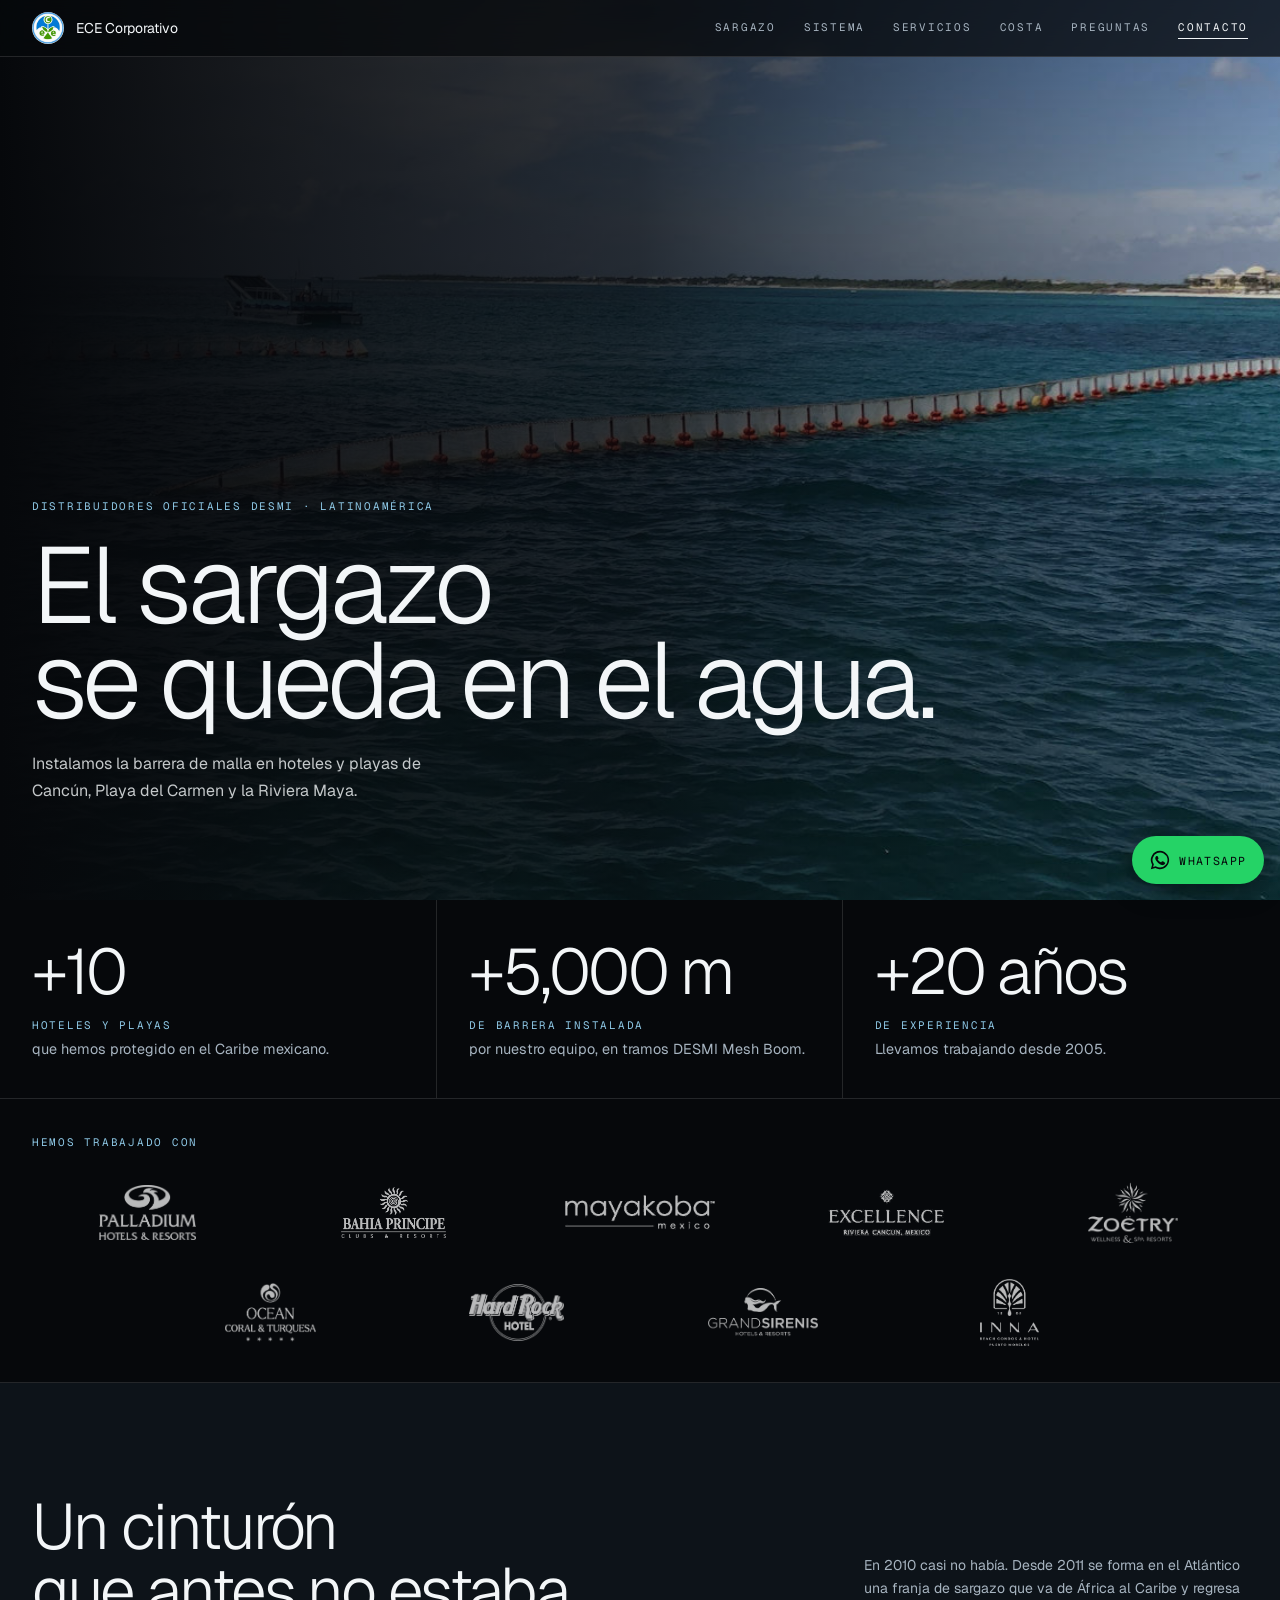
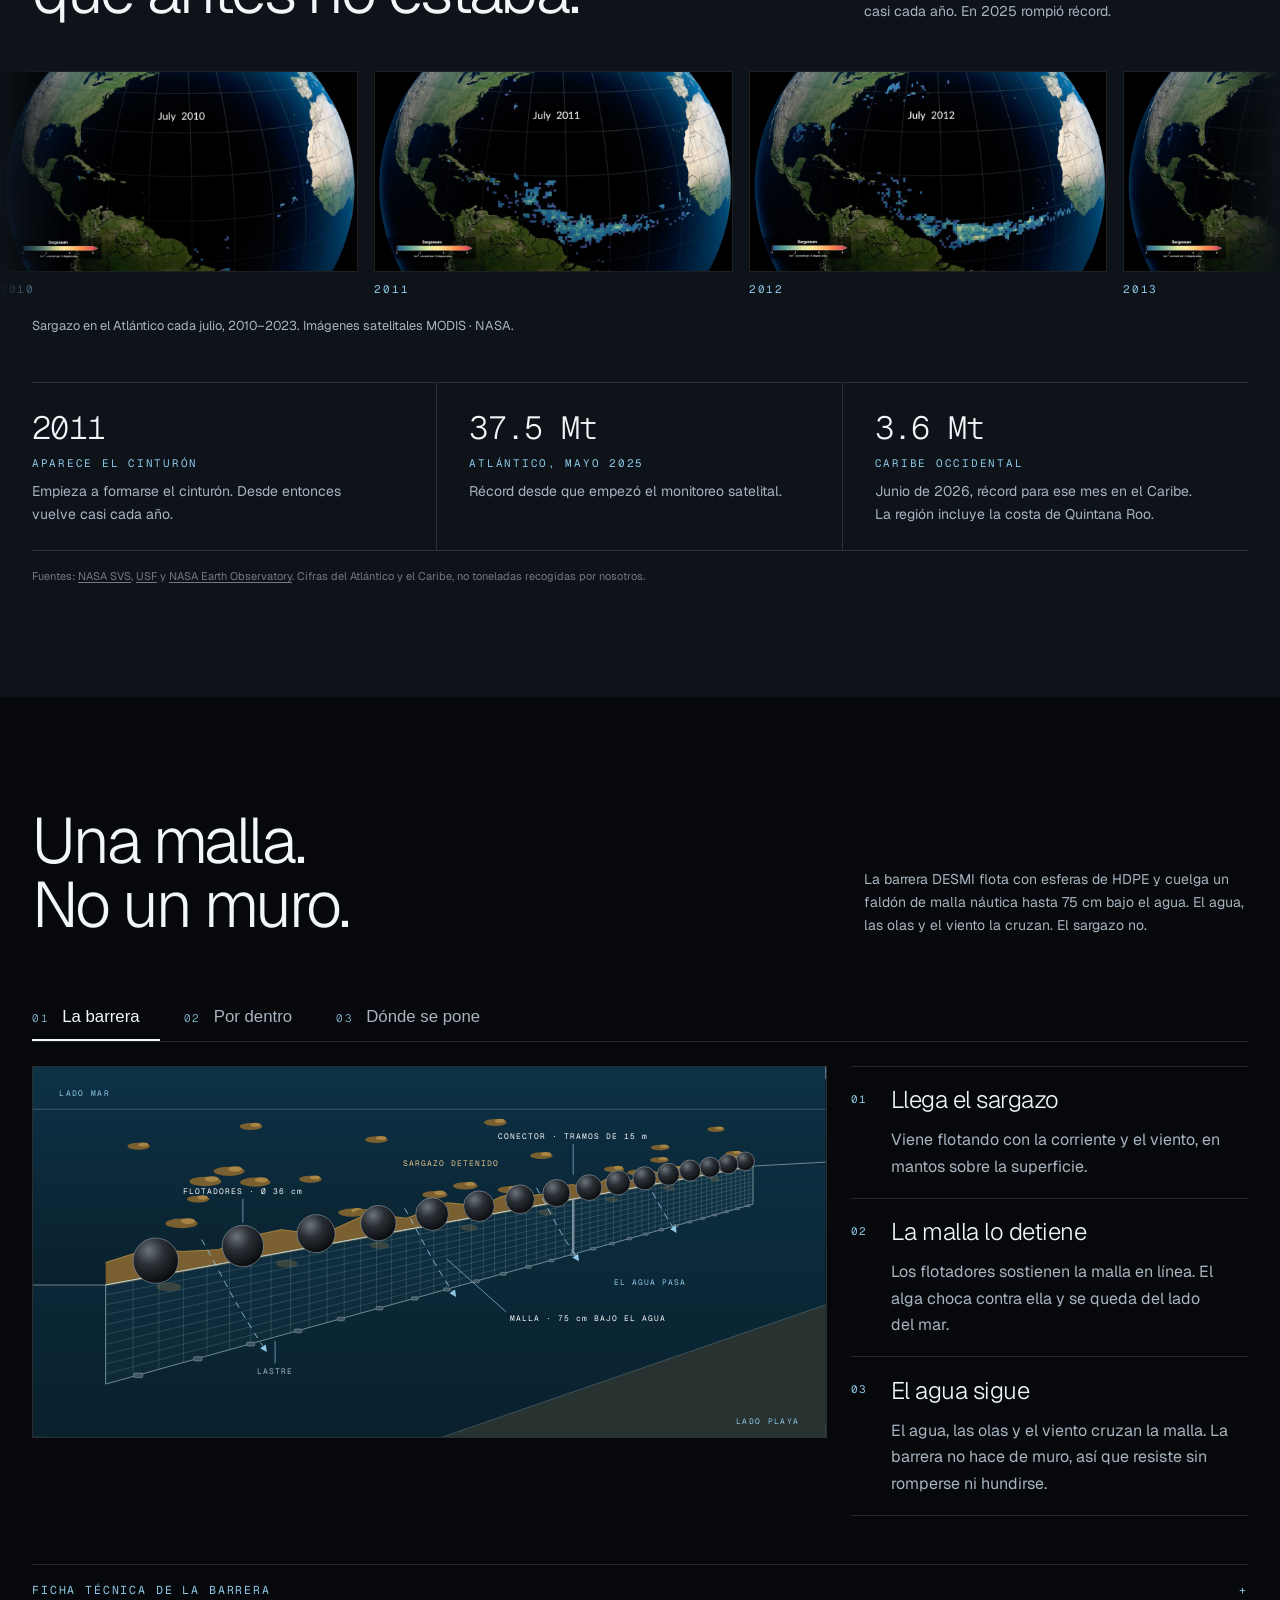
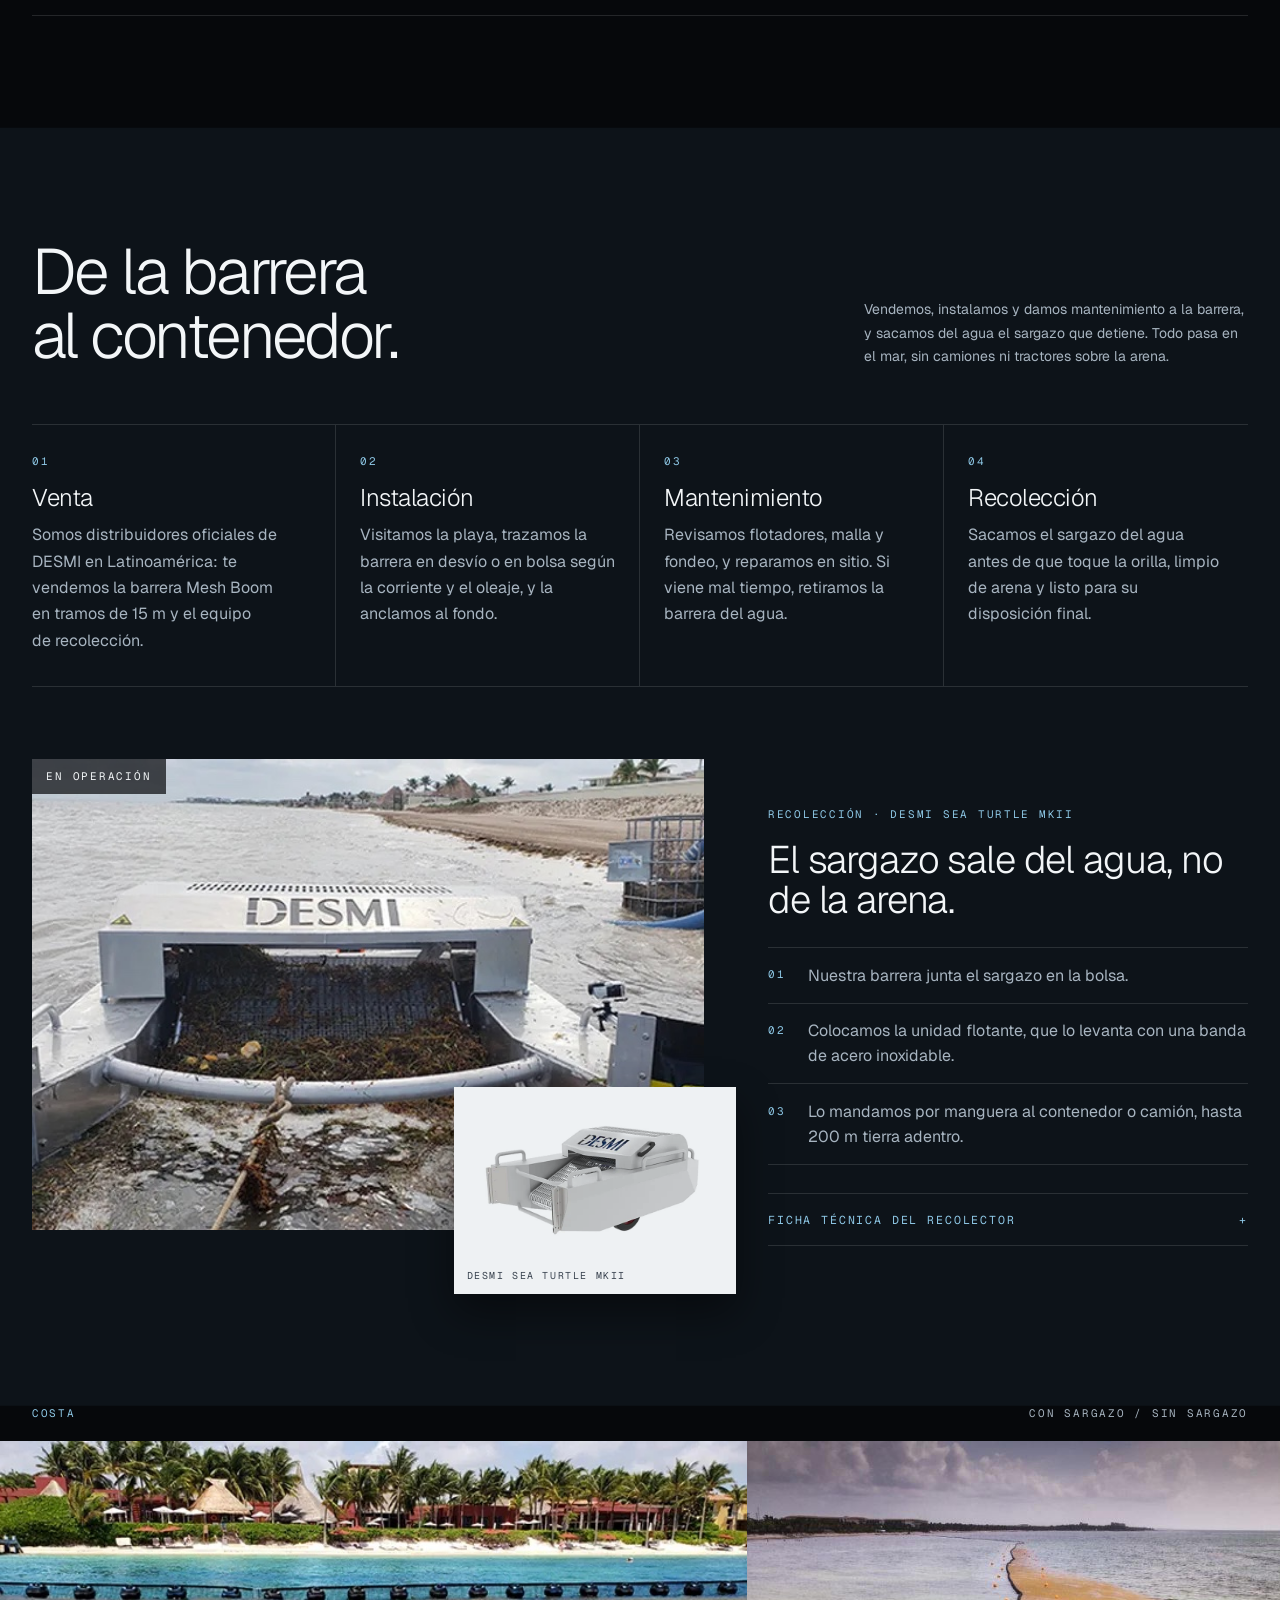
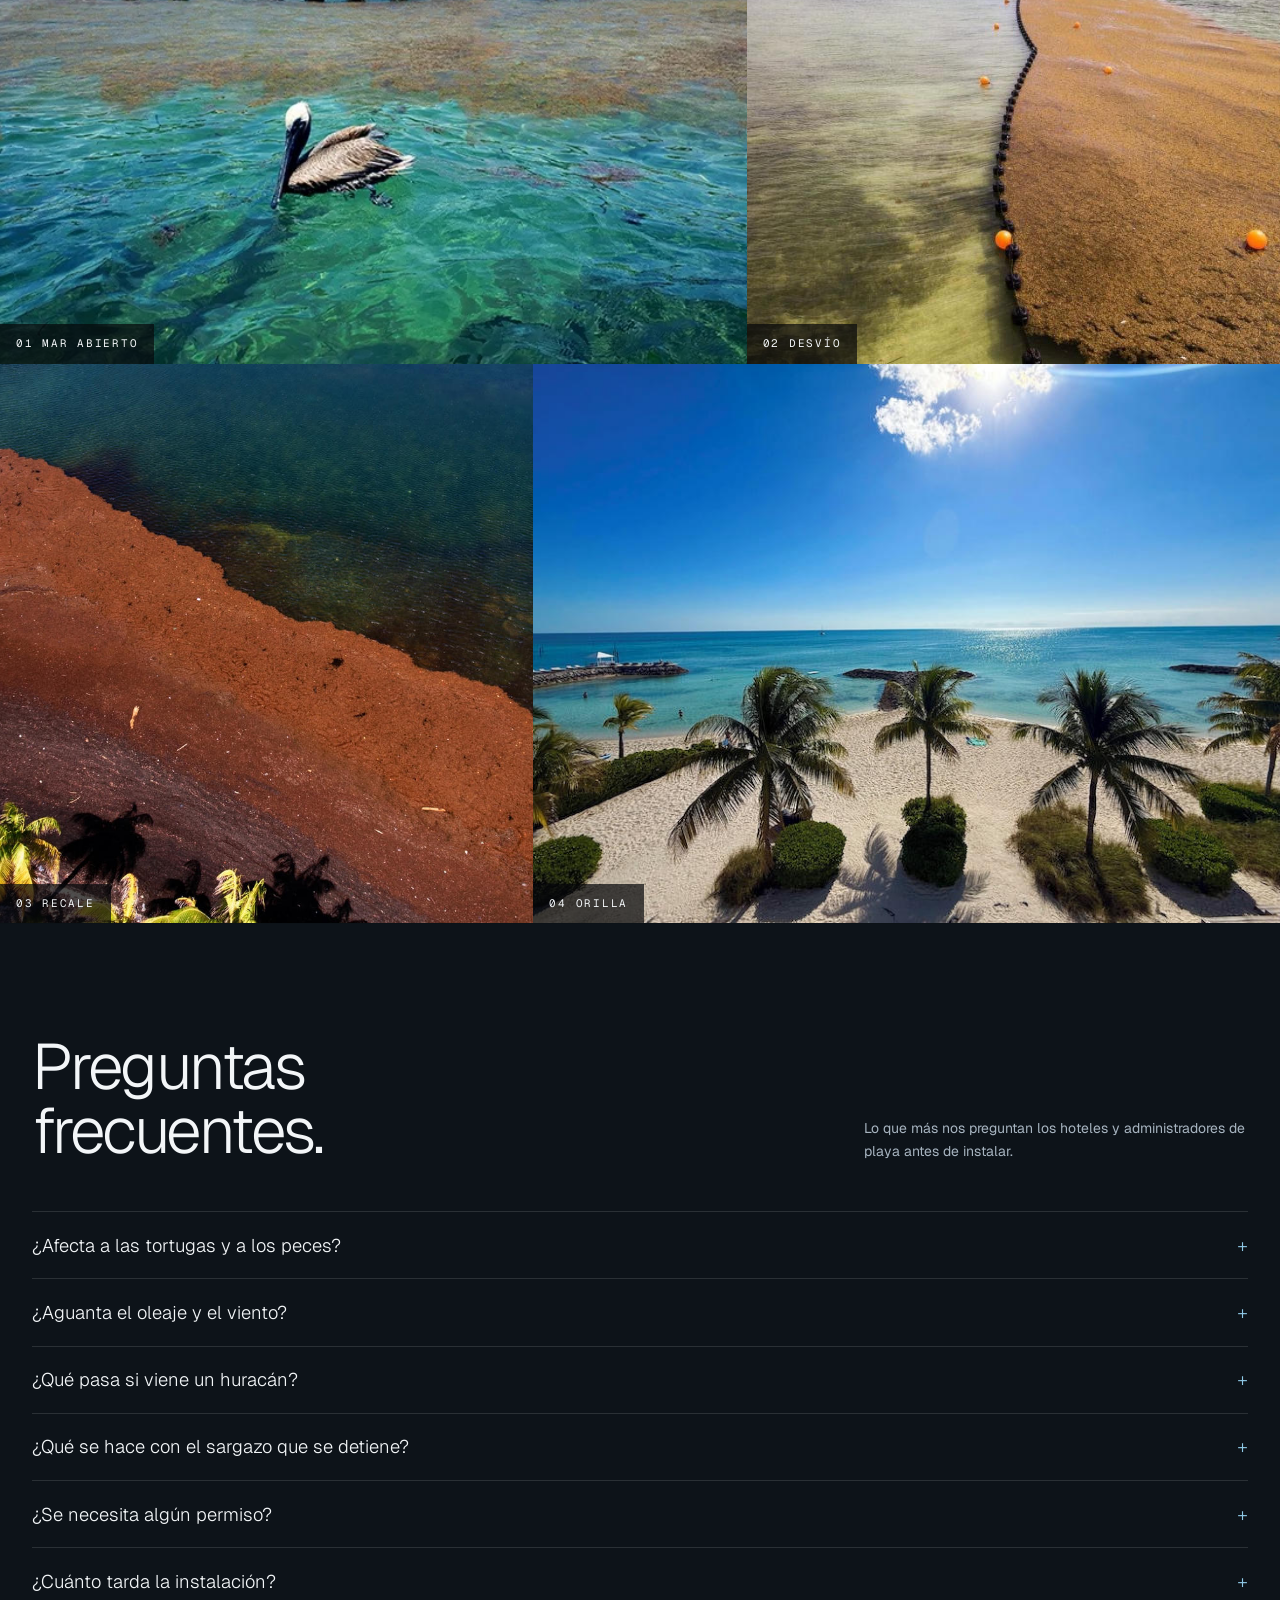
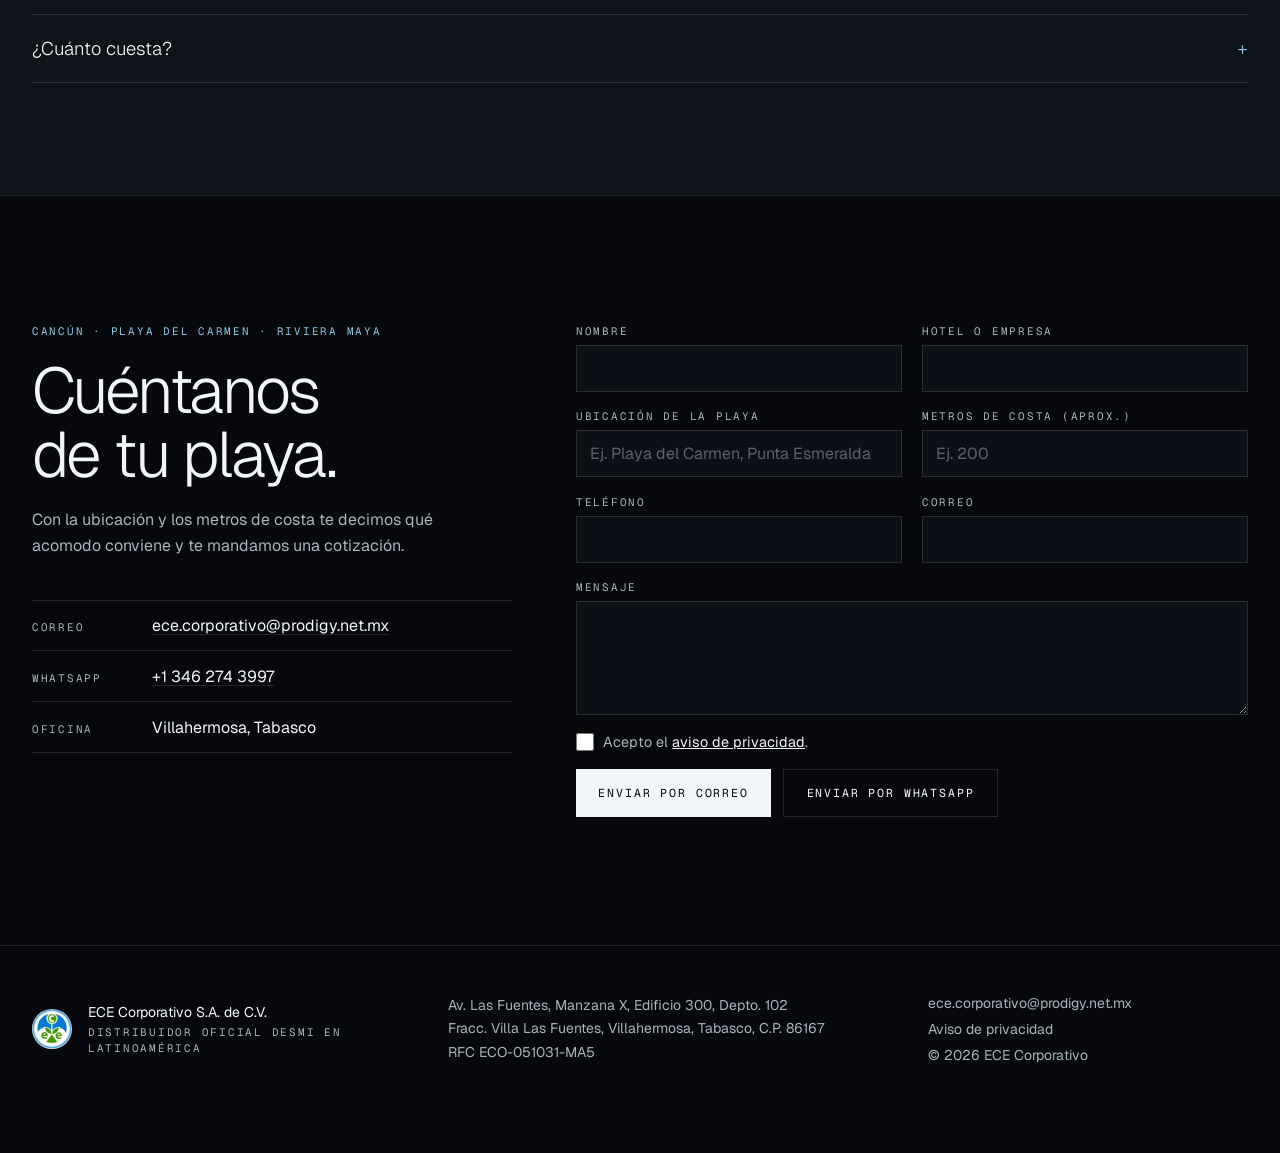
==== commit 07ceedde: "." ====
--- a/index.html
+++ b/index.html
@@ -32,7 +32,6 @@
         <a href="#preguntas" class="nav-link mono">Preguntas</a>
         <a href="#contacto" class="nav-link mono">Contacto</a>
       </nav>
-      <a href="mailto:ece.corporativo@prodigy.net.mx" class="mono write">Escribir</a>
       <button type="button" class="mono menu-btn" aria-expanded="false" aria-controls="mobile-nav">Menú</button>
     </div>
     <nav id="mobile-nav" class="mobile-nav" hidden>
@@ -425,8 +424,8 @@
                 <path d="M366.5 414.7 V448.7" />
               </g>
               <g class="mono-svg" font-size="12" letter-spacing="1.5">
-                <text x="40" y="44" fill="#8ec8e6" letter-spacing="2">LADO MAR</text>
-                <text x="1160" y="540" text-anchor="end" fill="#8ec8e6" letter-spacing="2">LADO PLAYA</text>
+                <text class="keep" x="40" y="44" fill="#8ec8e6" letter-spacing="2">LADO MAR</text>
+                <text class="keep" x="1160" y="540" text-anchor="end" fill="#8ec8e6" letter-spacing="2">LADO PLAYA</text>
                 <text x="317.7" y="191.7" text-anchor="middle" fill="#f3f6f8">FLOTADORES · Ø 36 cm</text>
                 <text x="817.8" y="108.7" text-anchor="middle" fill="#f3f6f8">CONECTOR · TRAMOS DE 15 m</text>
                 <text x="722.5" y="384.9" fill="#f3f6f8">MALLA · 75 cm BAJO EL AGUA</text>
@@ -505,8 +504,8 @@
               <path d="M0 526 L760 520 C 930 510 1010 300 1100 178 L1200 140" fill="none" stroke="#6d5834" stroke-width="1.2" />
 
               <g class="mono-svg" fill="#8ec8e6" font-size="12" letter-spacing="2">
-                <text x="40" y="44">LADO MAR</text>
-                <text x="1160" y="44" text-anchor="end">LADO PLAYA</text>
+                <text class="keep" x="40" y="44">LADO MAR</text>
+                <text class="keep" x="1160" y="44" text-anchor="end">LADO PLAYA</text>
               </g>
 
               <!-- Flujo de agua: malla -->
@@ -562,7 +561,7 @@
                 <path d="M640 338 C 560 400 420 480 300 516" fill="none" stroke="#c5ced4" stroke-width="1.4" stroke-dasharray="5 4" />
                 <path d="M284 526 L300 510 L316 526 Z" fill="#667078" stroke="#c5ced4" stroke-width="1" />
                 <circle class="hot" cx="300" cy="490" r="13" />
-                <text class="hot-n" x="300" y="494.5">4</text>
+                <text class="hot-n" x="300" y="490">4</text>
               </g>
 
               <!-- Malla / muro -->
@@ -570,21 +569,21 @@
                 <rect class="only-mesh" x="633" y="176" width="14" height="152" fill="url(#c-mesh)" stroke="#d5ece3" stroke-width="1" />
                 <rect class="only-solid" x="633" y="176" width="14" height="152" fill="#3a4450" stroke="#c5ced4" stroke-width="1" />
                 <circle class="hot" cx="672" cy="255" r="13" />
-                <text class="hot-n" x="672" y="259.5">2</text>
+                <text class="hot-n" x="672" y="255">2</text>
               </g>
 
               <!-- Lastre -->
               <g class="part" data-part="ballast" tabindex="-1">
                 <rect x="629" y="324" width="22" height="14" rx="3" fill="#667078" stroke="#c5ced4" stroke-width="1" />
                 <circle class="hot" cx="678" cy="331" r="13" />
-                <text class="hot-n" x="678" y="335.5">3</text>
+                <text class="hot-n" x="678" y="331">3</text>
               </g>
 
               <!-- Flotador -->
               <g class="part" data-part="float" tabindex="-1">
                 <circle cx="640" cy="144.8" r="37.8" fill="url(#c-hdpe)" stroke="#8a949c" stroke-width="1" />
                 <circle class="hot" cx="696" cy="112" r="13" />
-                <text class="hot-n" x="696" y="116.5">1</text>
+                <text class="hot-n" x="696" y="112">1</text>
               </g>
 
               <!-- Cotas -->
@@ -675,8 +674,8 @@
               <path d="M0 420 C 300 400 900 432 1200 404 L1200 520 L0 520 Z" fill="#3b3222" />
               <path d="M0 420 C 300 400 900 432 1200 404" fill="none" stroke="#d7eaf3" stroke-opacity="0.6" stroke-width="1.2" />
               <g class="mono-svg" font-size="12" letter-spacing="2">
-                <text x="40" y="44" fill="#8ec8e6">MAR ABIERTO</text>
-                <text x="40" y="478" fill="#a7b4c0">PLAYA</text>
+                <text class="keep" x="40" y="44" fill="#8ec8e6">MAR ABIERTO</text>
+                <text class="keep" x="40" y="478" fill="#a7b4c0">PLAYA</text>
               </g>
 
               <!-- Corriente y sargazo que llega -->
--- a/styles.css
+++ b/styles.css
@@ -140,8 +140,7 @@
   border-radius: 50%;
 }
 
-.nav,
-.write {
+.nav {
   display: none;
 }
 
@@ -177,10 +176,6 @@
 .nav-link:hover::after,
 .nav-link.active::after {
   transform: scaleX(1);
-}
-
-.write {
-  color: var(--sea);
 }
 
 .menu-btn {
@@ -740,6 +735,7 @@
   font-family: var(--mono);
   font-size: 12px;
   text-anchor: middle;
+  dominant-baseline: central;
   fill: var(--sea);
   pointer-events: none;
 }
@@ -1302,10 +1298,6 @@
     display: flex;
   }
 
-  .write {
-    display: inline;
-  }
-
   .menu-btn,
   .mobile-nav {
     display: none !important;
@@ -1450,6 +1442,56 @@
   }
 }
 
+/* Celular: los diagramas caben en el ancho de la pantalla (sin scroll lateral).
+   Los textos del dibujo se ocultan (la explicación está en el panel de abajo),
+   salvo las referencias de orientación, y los números se agrandan para tocarlos. */
+@media (max-width: 767px) {
+  .view-tabs {
+    display: grid;
+    grid-template-columns: repeat(3, 1fr);
+    overflow: visible;
+  }
+
+  .view-tabs button {
+    margin: 0;
+    padding: 0 0.25rem;
+    font-size: 0.95rem;
+    text-align: center;
+    white-space: normal;
+    line-height: 1.2;
+  }
+
+  .view-tabs button .mono {
+    display: none;
+  }
+
+  .diagram {
+    overflow: hidden;
+  }
+
+  .diagram svg {
+    min-width: 0;
+  }
+
+  .diagram .mono-svg text:not(.keep) {
+    display: none;
+  }
+
+  .diagram text.keep {
+    font-size: 40px;
+    letter-spacing: 1px;
+  }
+
+  .diagram .hot {
+    r: 30px;
+    stroke-width: 3px;
+  }
+
+  .diagram .hot-n {
+    font-size: 32px;
+  }
+}
+
 @media (prefers-reduced-motion: reduce) {
   html {
     scroll-behavior: auto;
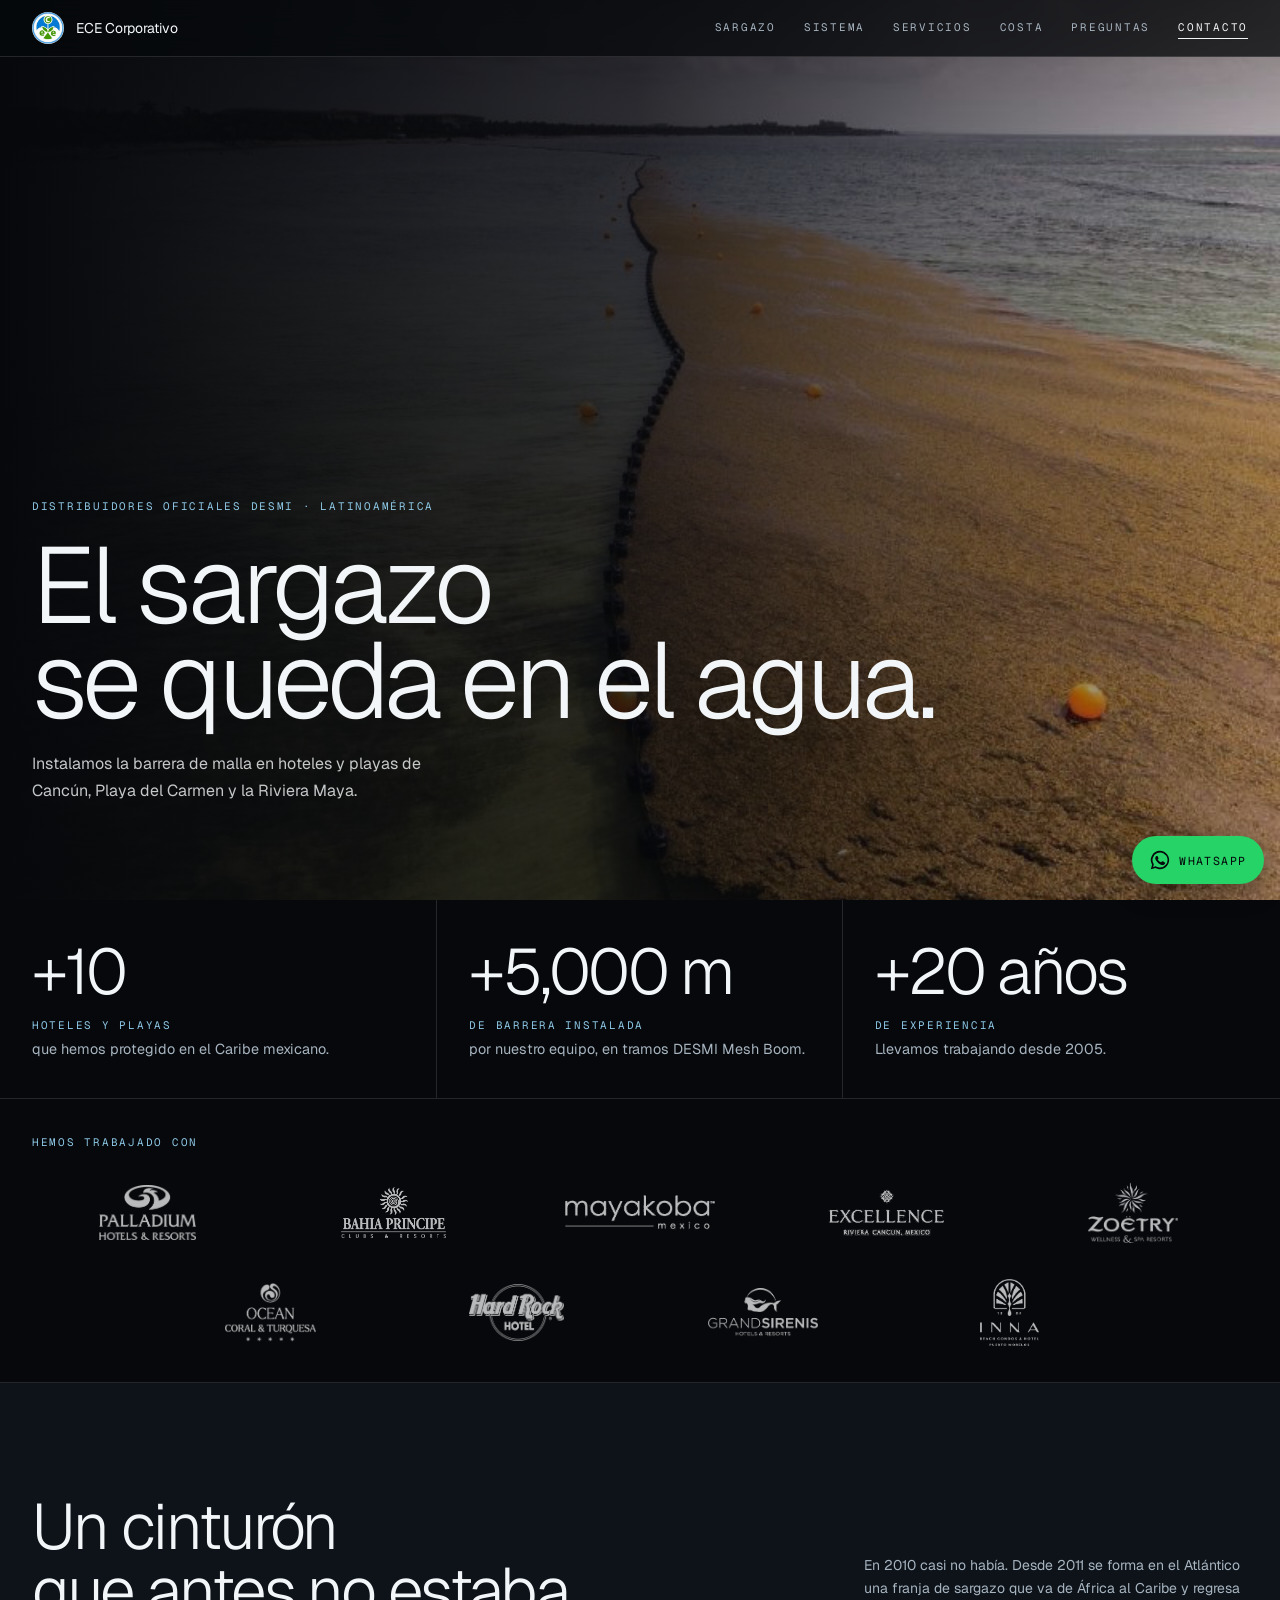
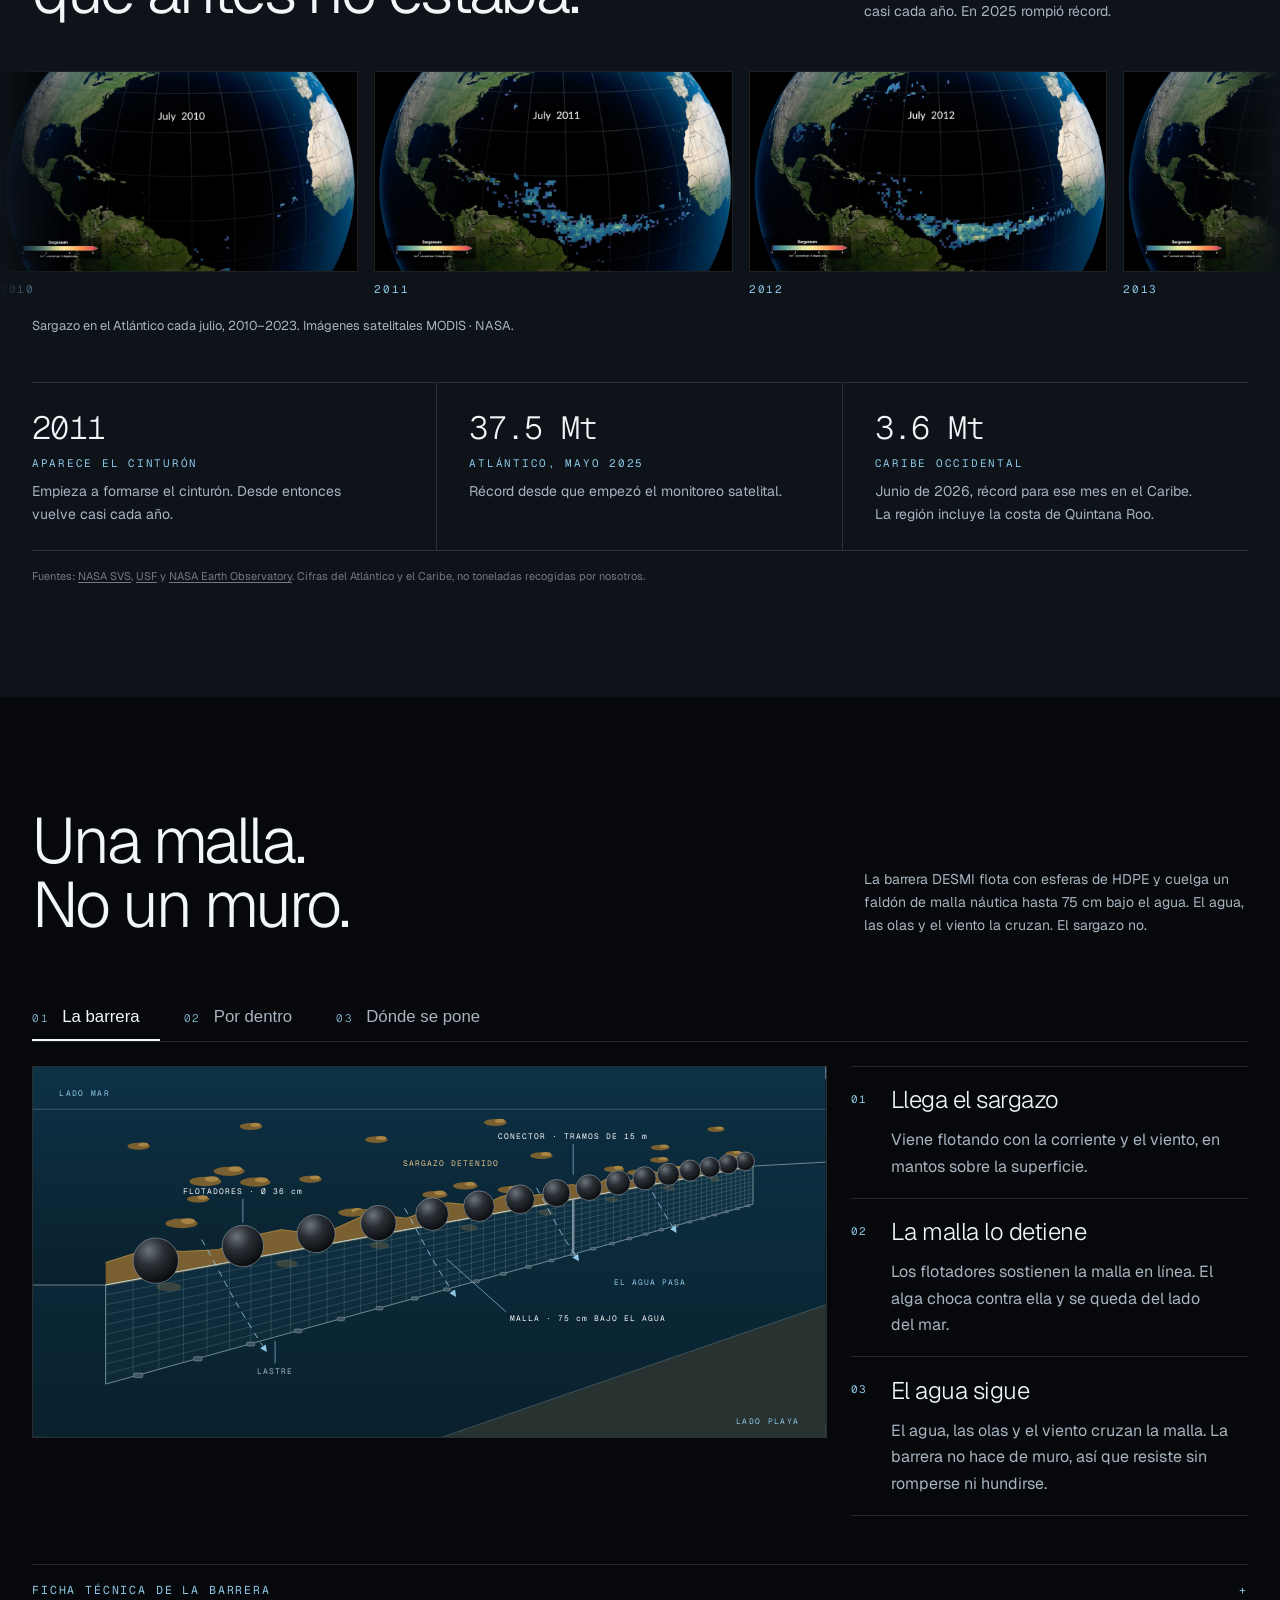
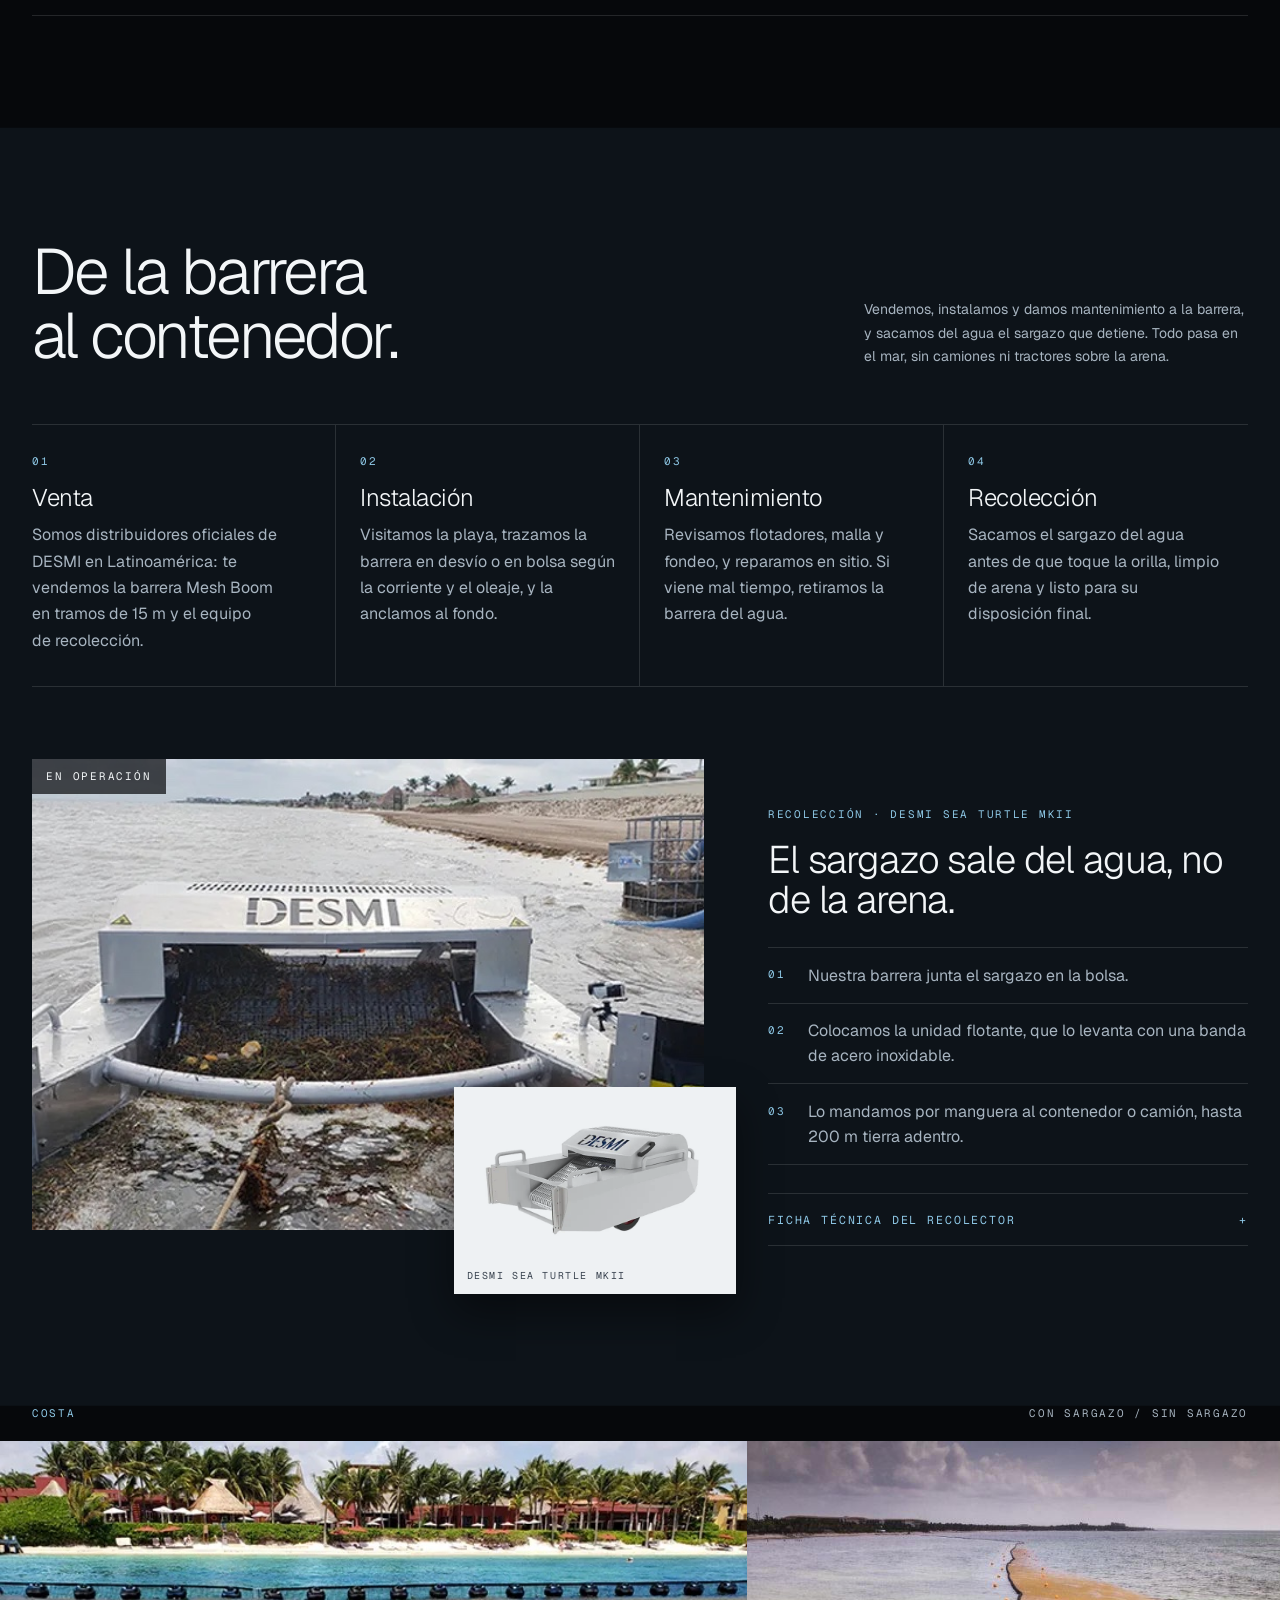
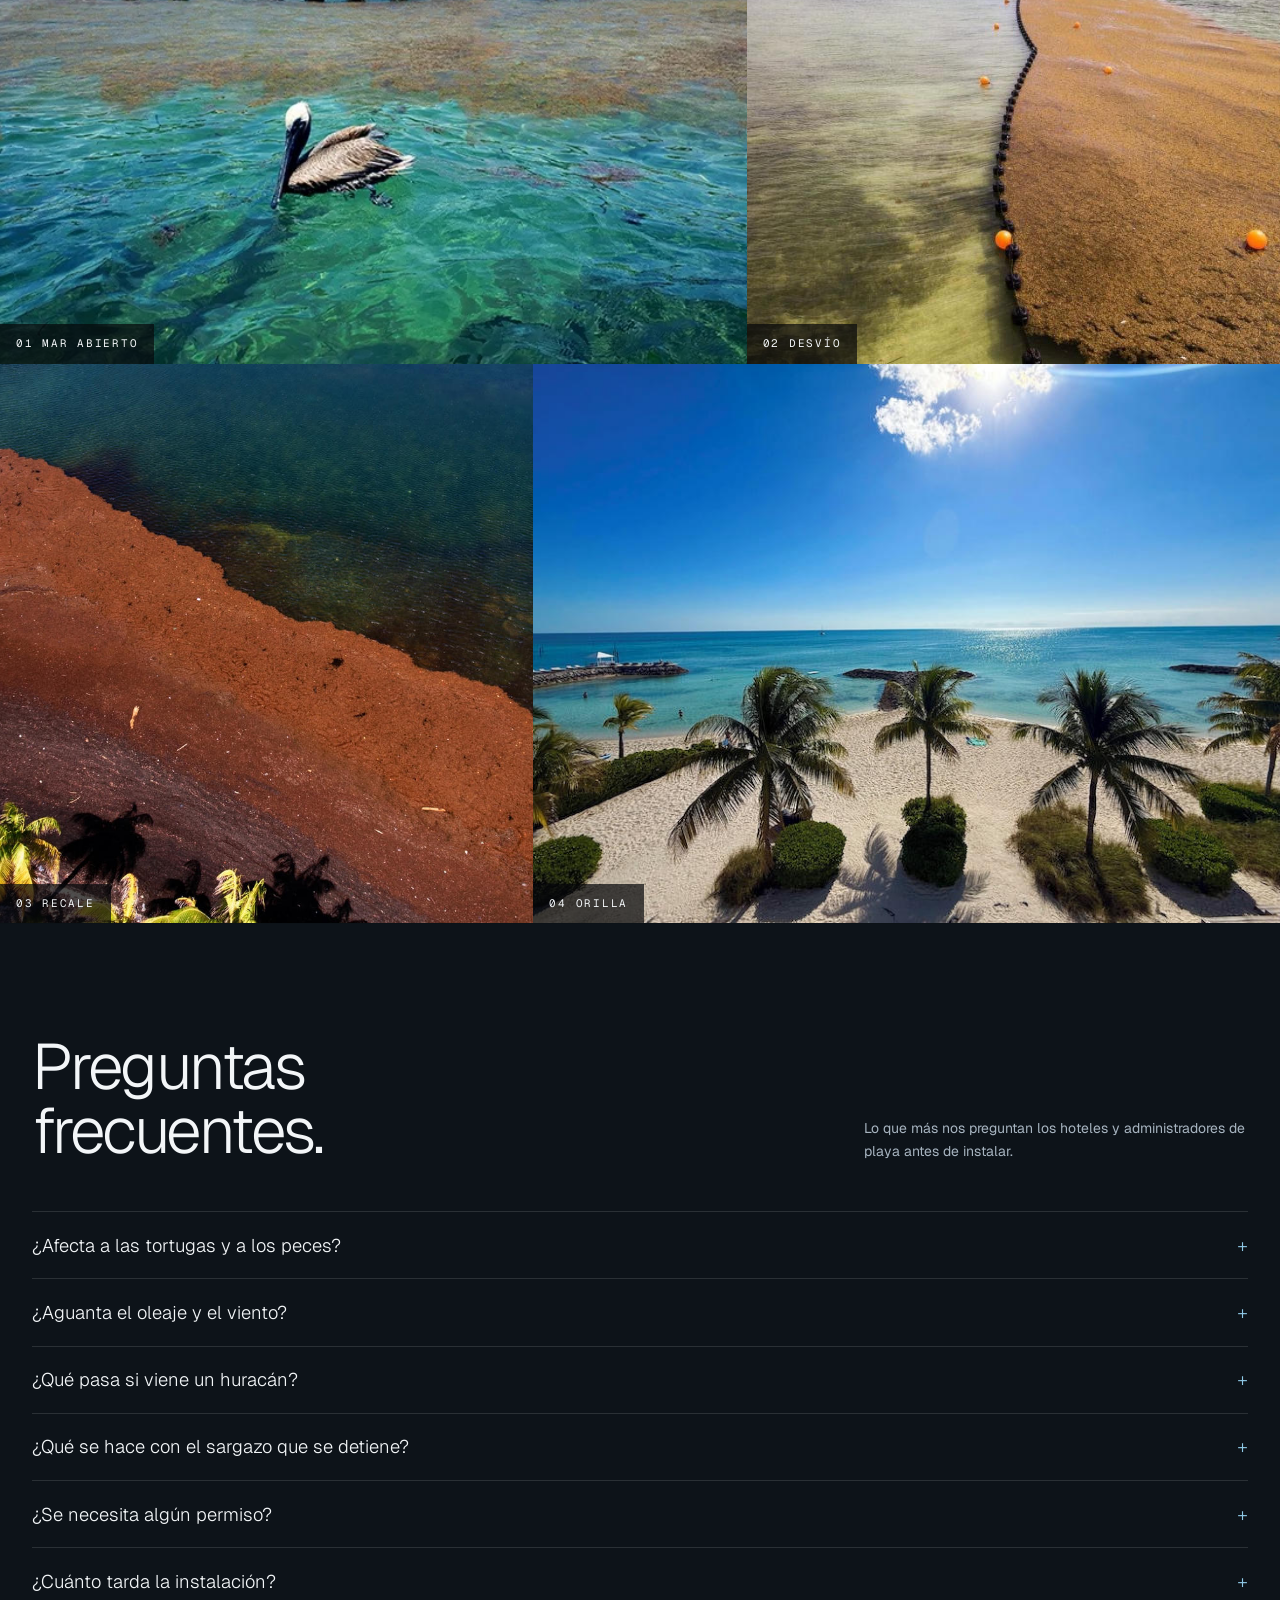
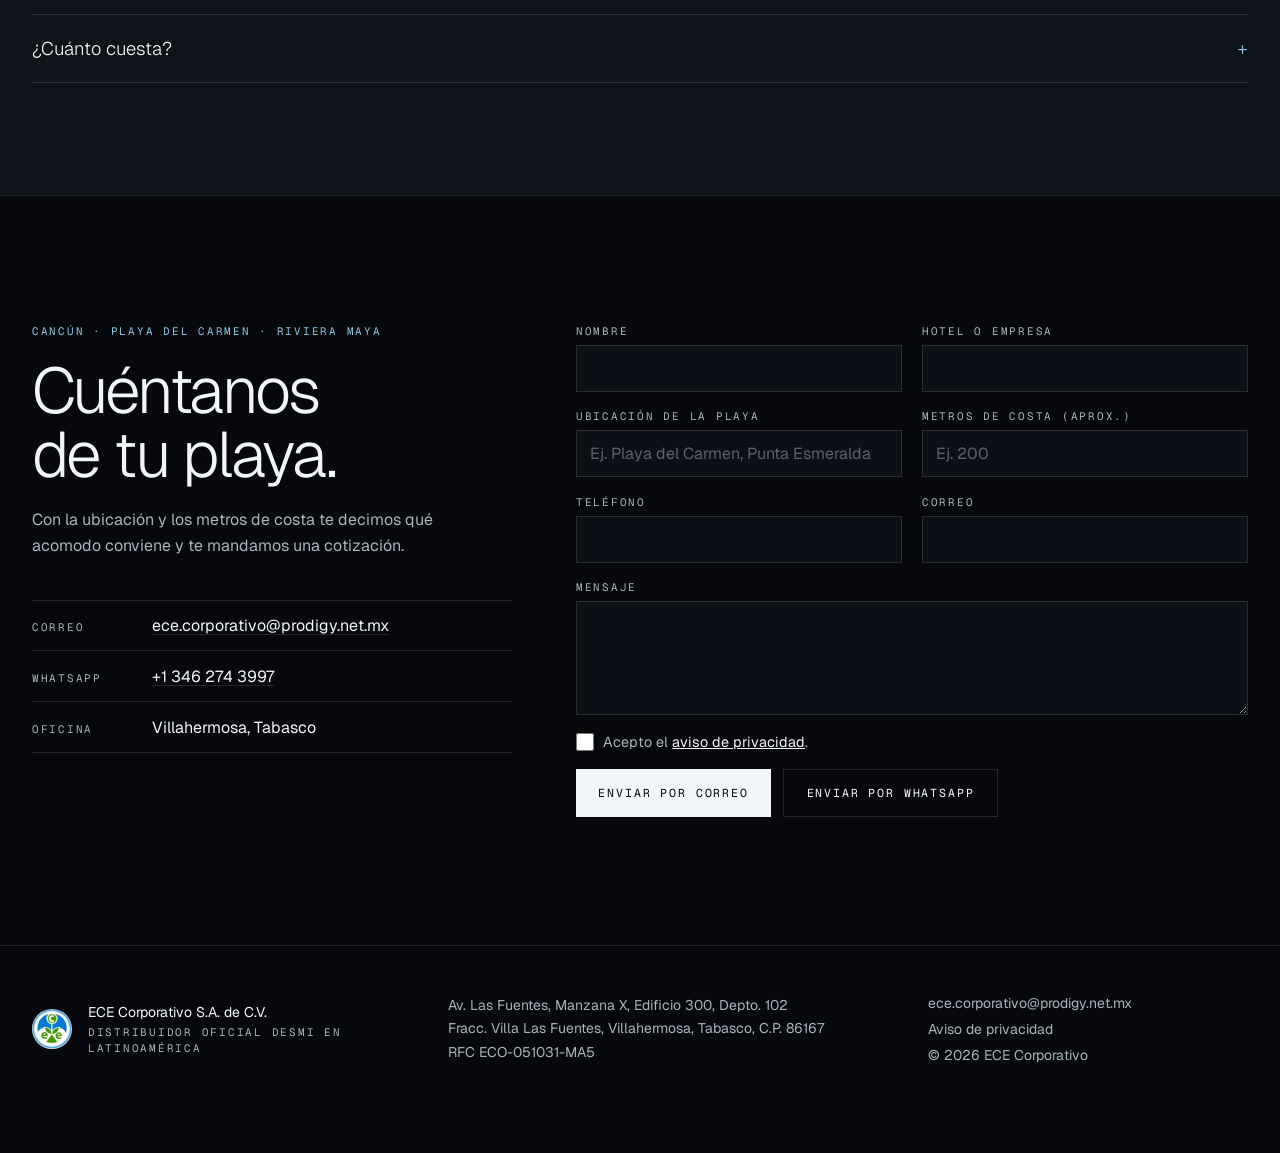
==== commit 7891c042: "Change hero" ====
--- a/index.html
+++ b/index.html
@@ -47,7 +47,7 @@
   <main>
     <section id="inicio" class="hero">
       <div class="hero-media">
-        <img src="photos/mar.jpg" alt="" />
+        <img src="photos/desvio.jpg" alt="" />
         <div class="hero-shade"></div>
       </div>
 
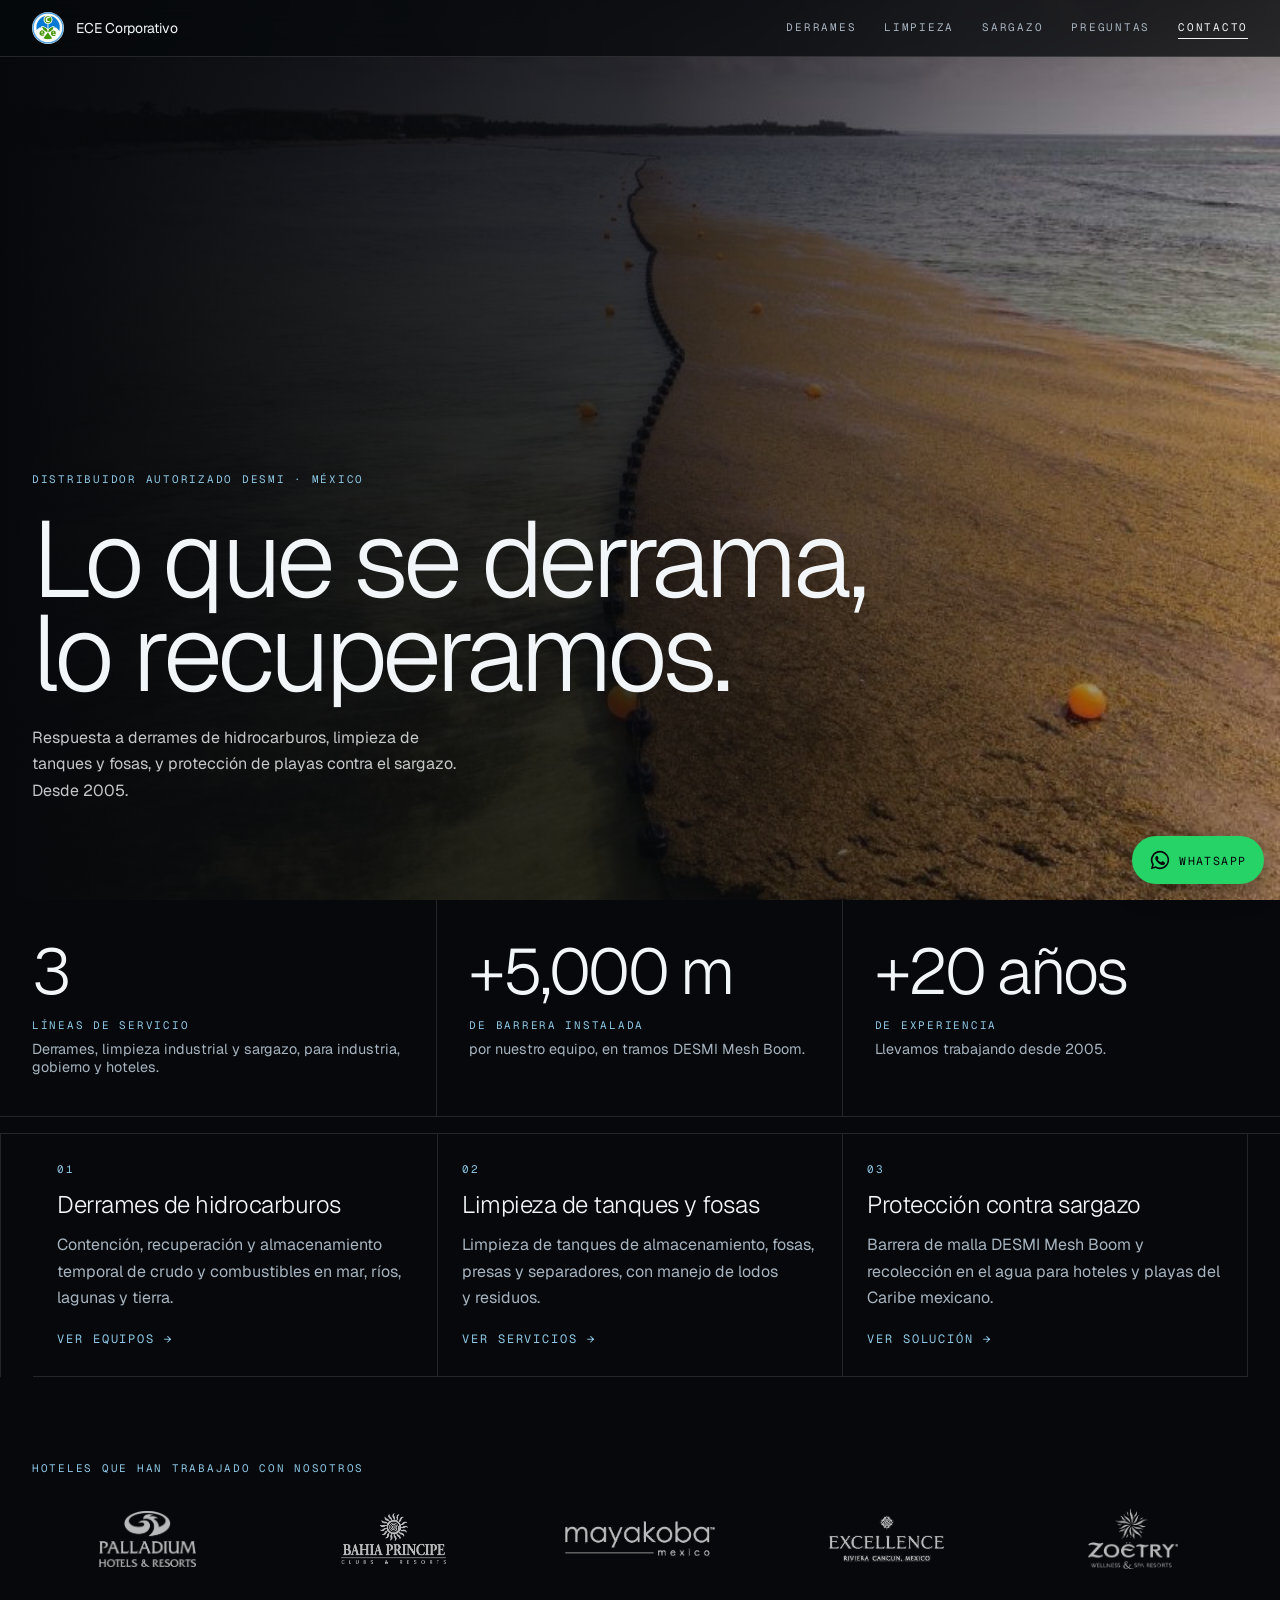
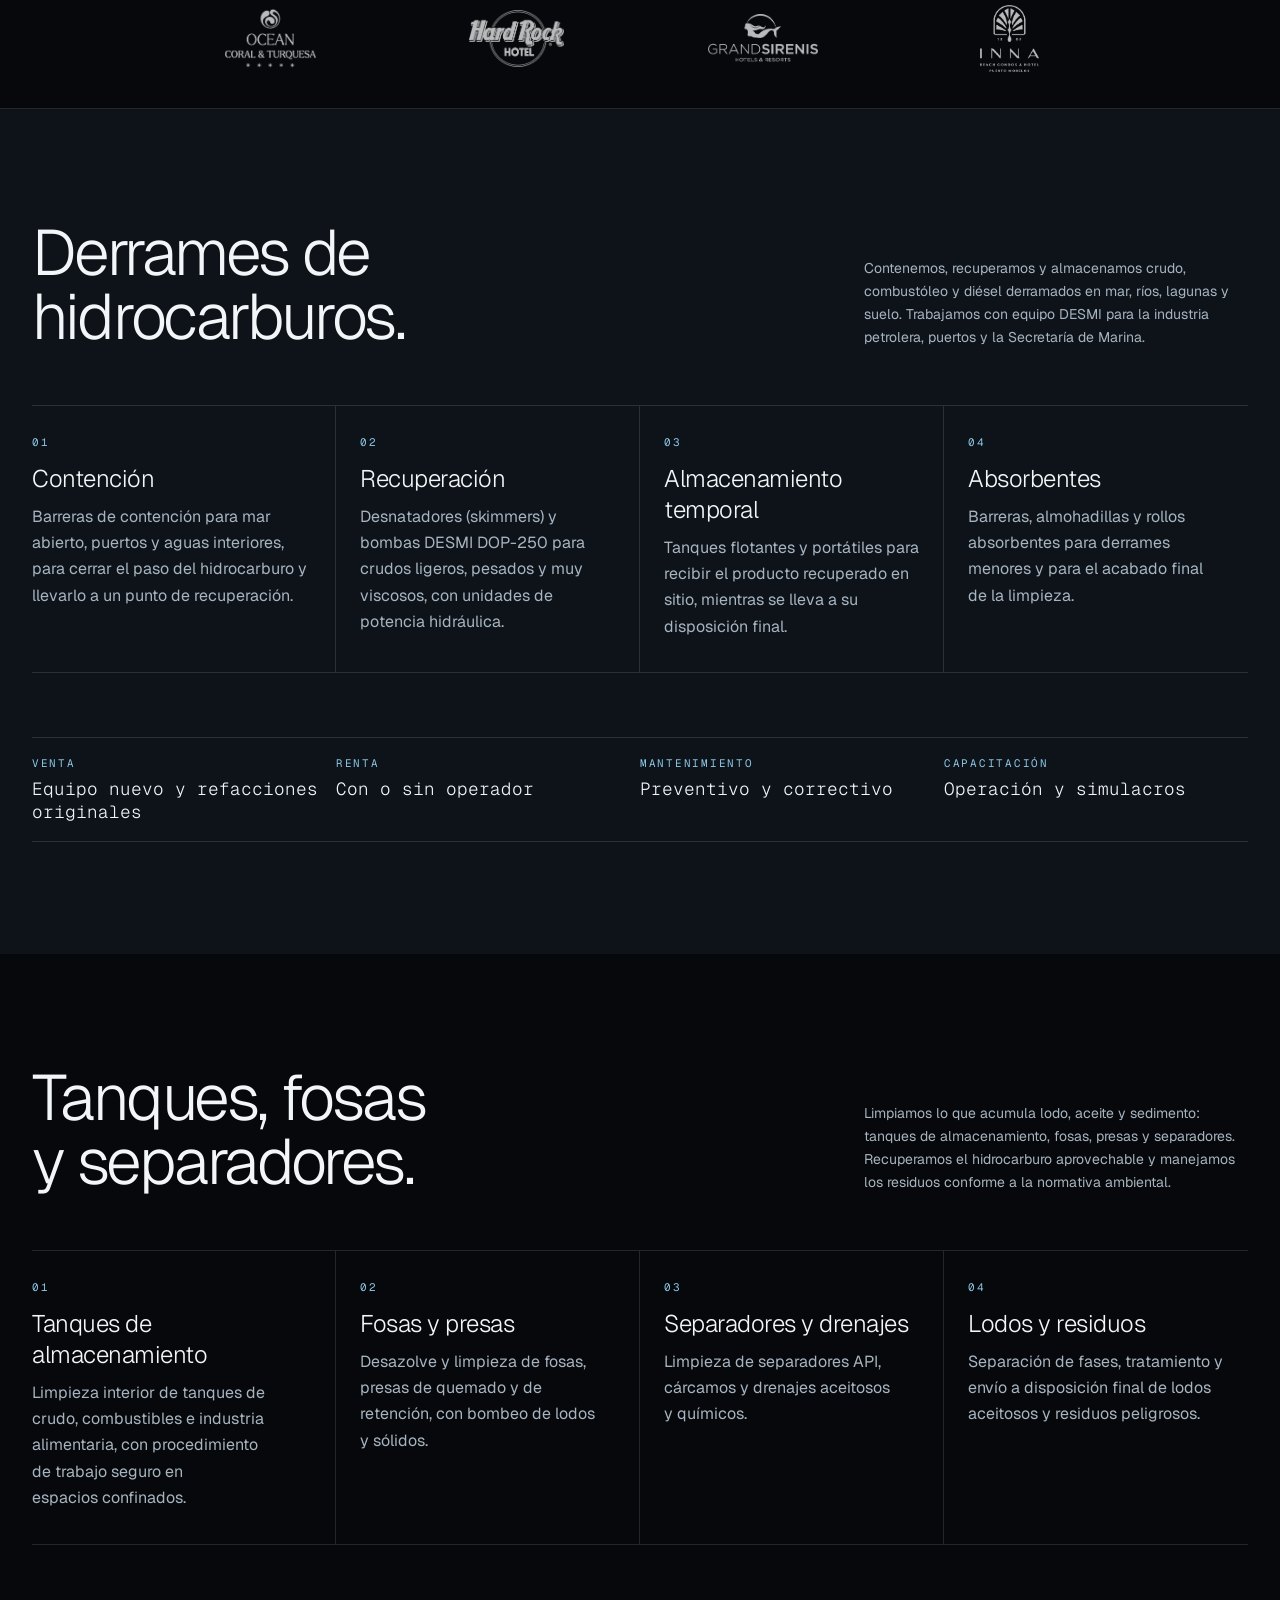
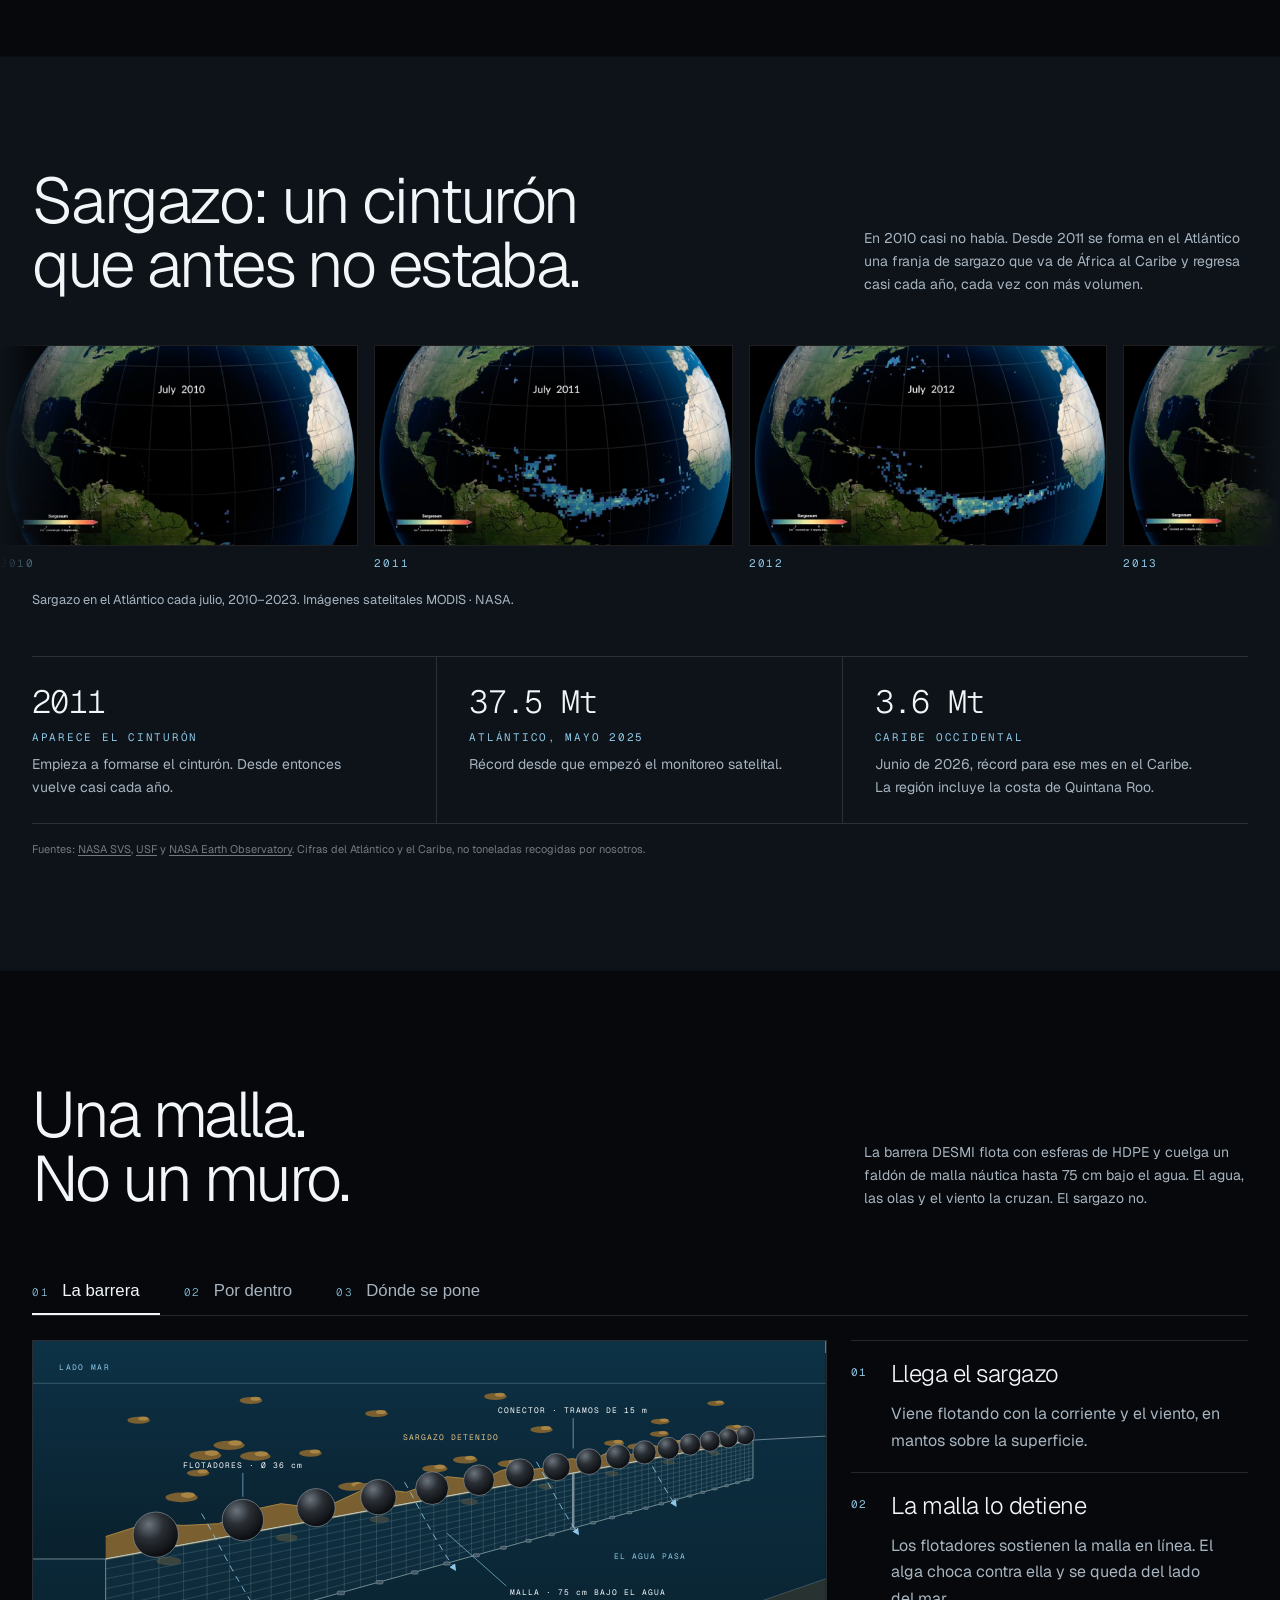
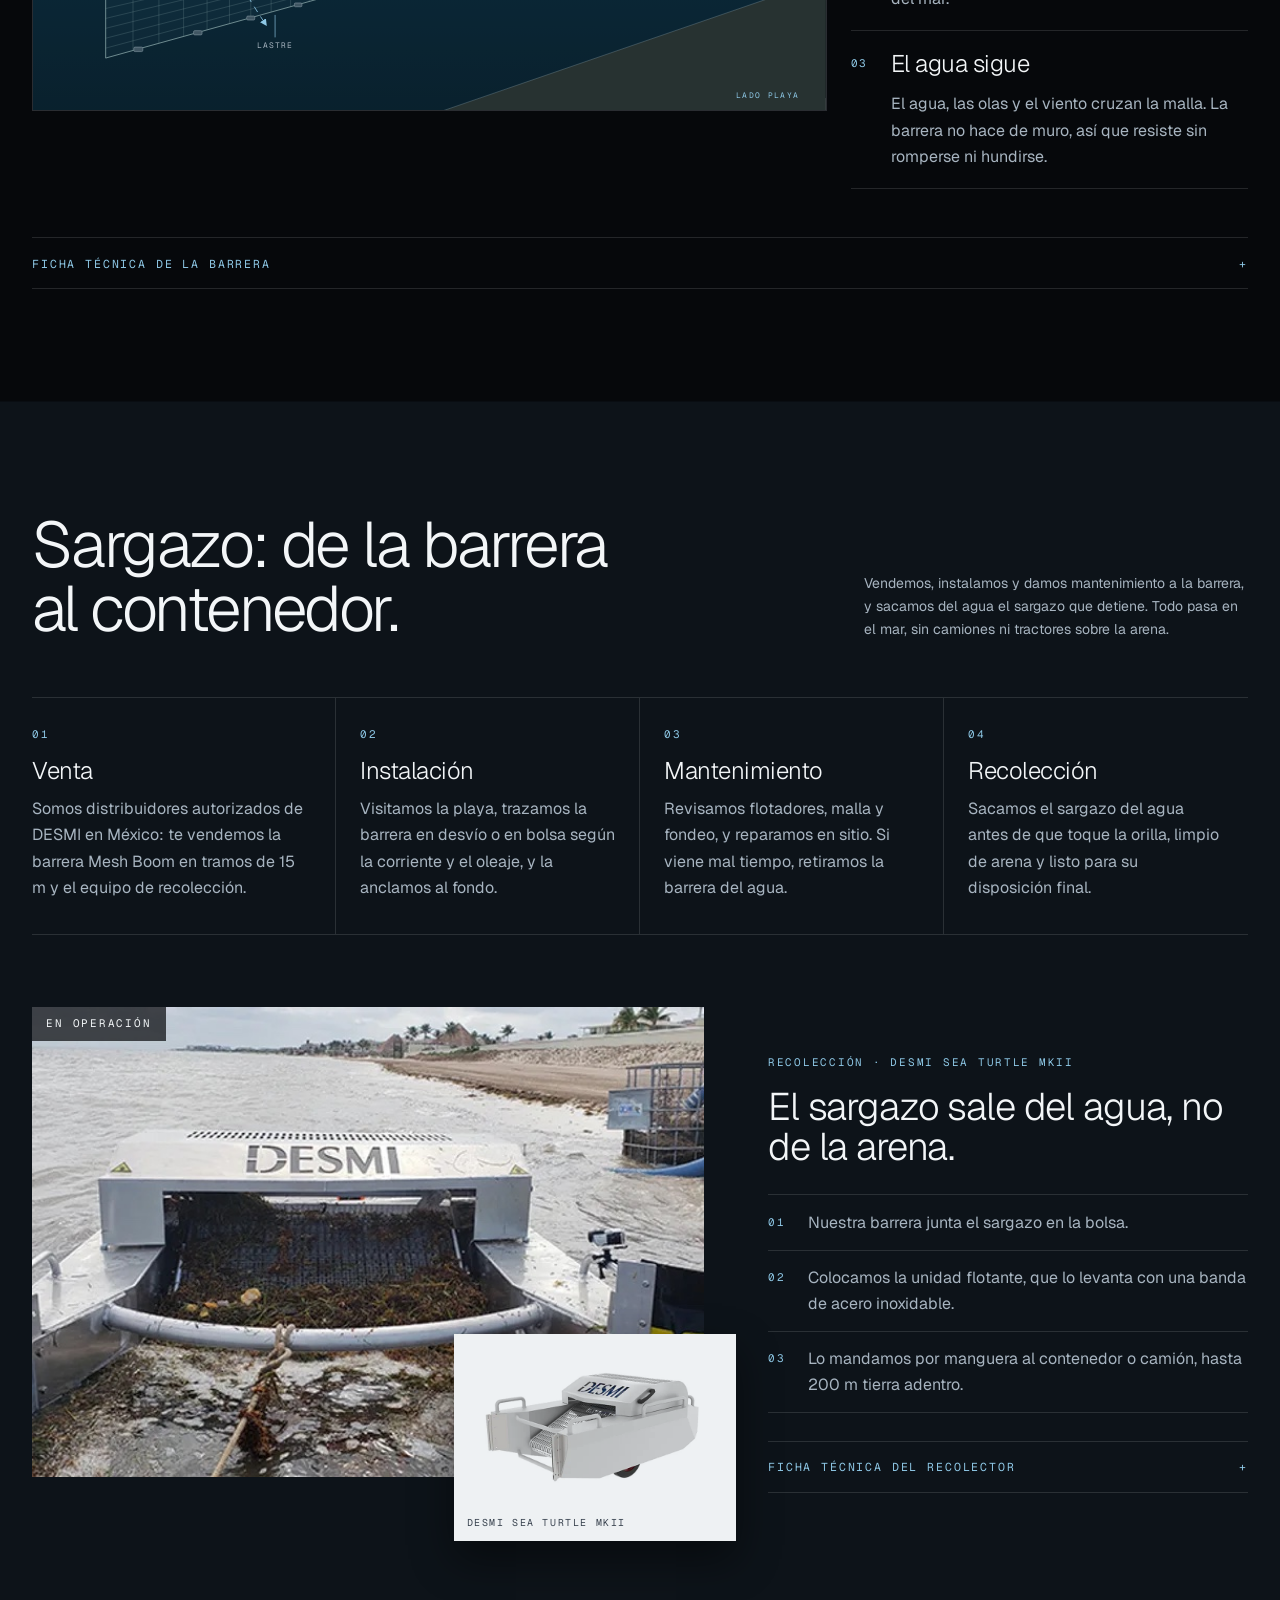
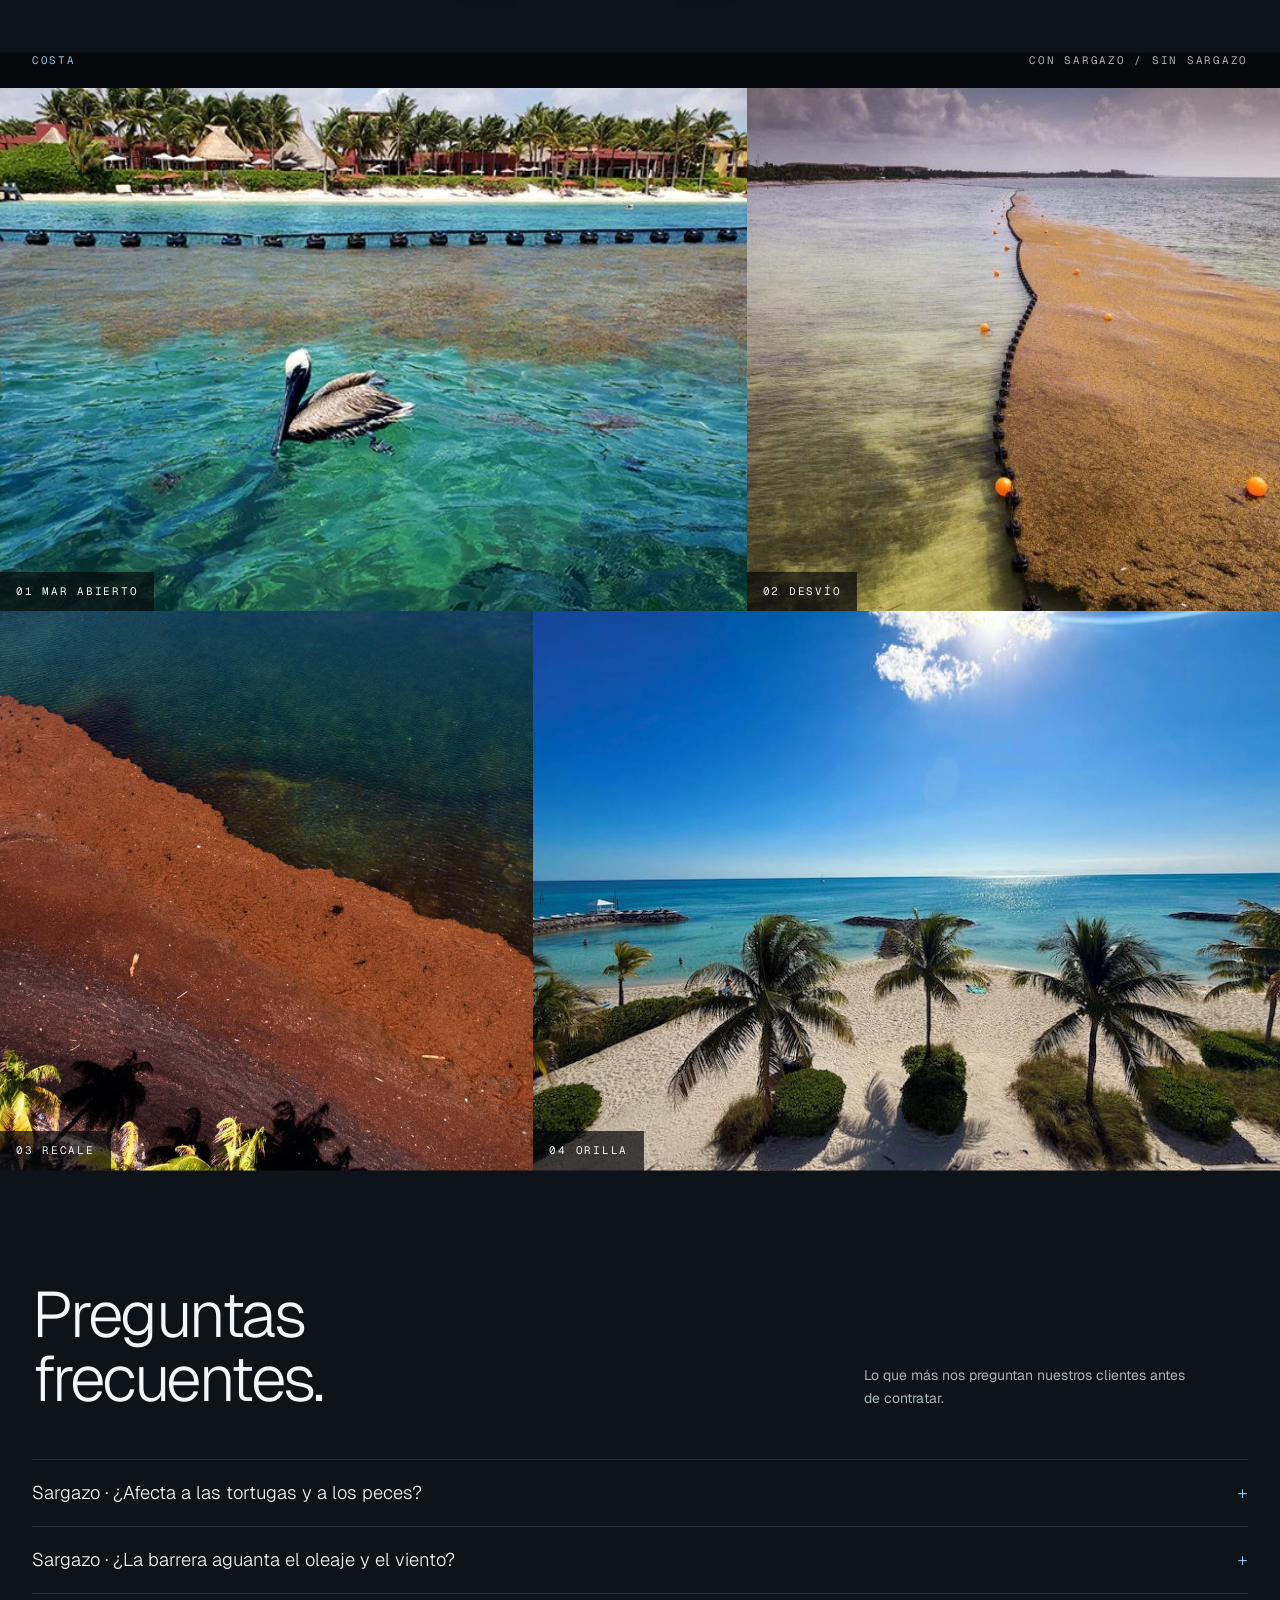
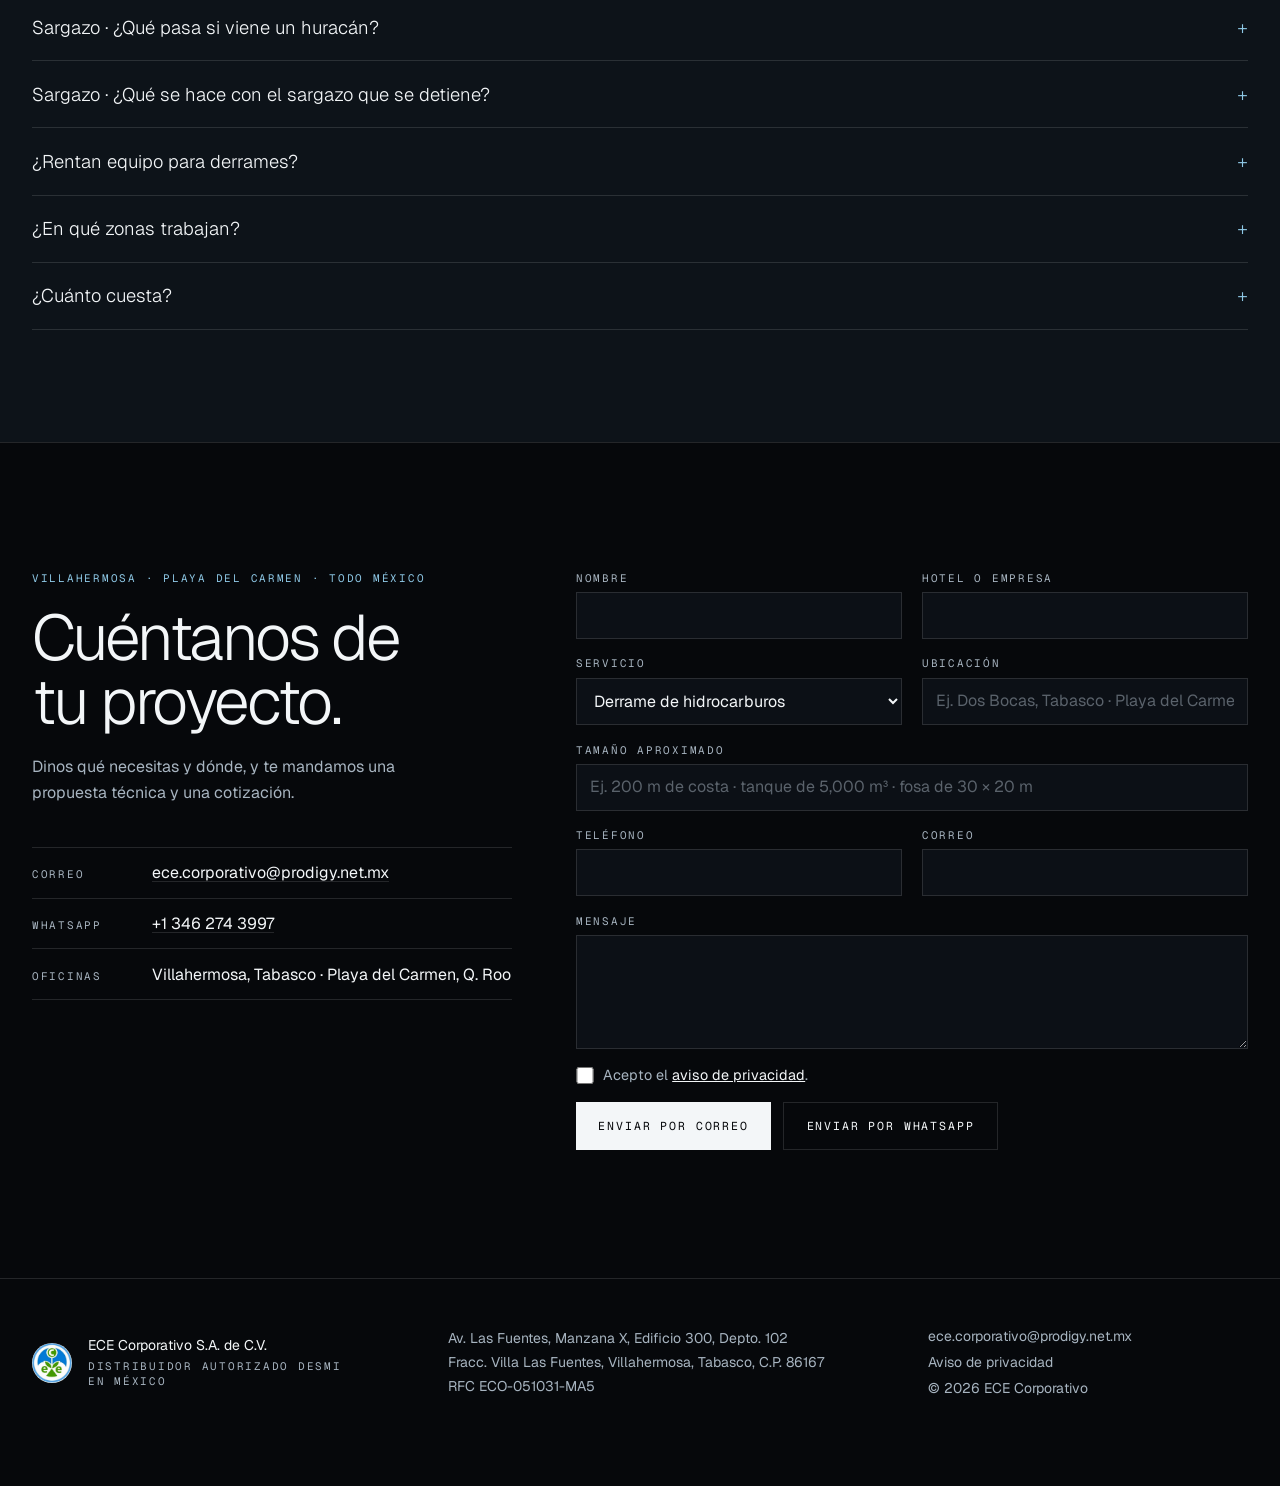
==== commit ef26c7a9: "Actualizar web" ====
--- a/index.html
+++ b/index.html
@@ -3,11 +3,11 @@
 <head>
   <meta charset="utf-8" />
   <meta name="viewport" content="width=device-width, initial-scale=1" />
-  <title>ECE Corporativo</title>
-  <meta name="description" content="ECE Corporativo S.A. de C.V., distribuidor oficial de DESMI en Latinoamérica. Protección de playas y hoteles contra el sargazo en el Caribe mexicano." />
+  <title>ECE Corporativo · Derrames, limpieza industrial y sargazo</title>
+  <meta name="description" content="ECE Corporativo S.A. de C.V.: respuesta a derrames de hidrocarburos, limpieza de tanques y fosas, y protección de playas contra el sargazo. Distribuidor autorizado DESMI en México desde 2005." />
   <meta name="theme-color" content="#06080b" />
-  <meta property="og:title" content="ECE Corporativo" />
-  <meta property="og:description" content="El sargazo se queda en el agua. Barrera de malla DESMI en Cancún, Playa del Carmen y la Riviera Maya." />
+  <meta property="og:title" content="ECE Corporativo · Derrames, limpieza industrial y sargazo" />
+  <meta property="og:description" content="Más de 20 años recuperando hidrocarburos, limpiando tanques y fosas, y protegiendo playas del sargazo en México." />
   <meta property="og:image" content="og.jpg" />
   <meta name="twitter:card" content="summary_large_image" />
   <link rel="icon" type="image/png" href="favicon.png" />
@@ -25,20 +25,18 @@
         <span>ECE Corporativo</span>
       </a>
       <nav class="nav">
+        <a href="#derrames" class="nav-link mono">Derrames</a>
+        <a href="#limpieza" class="nav-link mono">Limpieza</a>
         <a href="#sargazo" class="nav-link mono">Sargazo</a>
-        <a href="#sistema" class="nav-link mono">Sistema</a>
-        <a href="#servicios" class="nav-link mono">Servicios</a>
-        <a href="#costa" class="nav-link mono">Costa</a>
         <a href="#preguntas" class="nav-link mono">Preguntas</a>
         <a href="#contacto" class="nav-link mono">Contacto</a>
       </nav>
       <button type="button" class="mono menu-btn" aria-expanded="false" aria-controls="mobile-nav">Menú</button>
     </div>
     <nav id="mobile-nav" class="mobile-nav" hidden>
+      <a href="#derrames">Derrames de hidrocarburos</a>
+      <a href="#limpieza">Limpieza de tanques y fosas</a>
       <a href="#sargazo">Sargazo</a>
-      <a href="#sistema">Sistema</a>
-      <a href="#servicios">Servicios</a>
-      <a href="#costa">Costa</a>
       <a href="#preguntas">Preguntas</a>
       <a href="#contacto">Contacto</a>
     </nav>
@@ -52,11 +50,11 @@
       </div>
 
       <div class="wrap hero-copy">
-        <p class="mono sea">Distribuidores oficiales DESMI · Latinoamérica</p>
-        <h1 class="poster">El sargazo<br />se queda en el agua.</h1>
+        <p class="mono sea">Distribuidor autorizado DESMI · México</p>
+        <h1 class="poster">Lo que se derrama,<br />lo recuperamos.</h1>
         <p class="lead">
-          Instalamos la barrera de malla en hoteles y playas de Cancún,
-          Playa del Carmen y la Riviera Maya.
+          Respuesta a derrames de hidrocarburos, limpieza de tanques y fosas,
+          y protección de playas contra el sargazo. Desde 2005.
         </p>
       </div>
 
@@ -64,9 +62,9 @@
 
     <section class="wrap stats" aria-label="Nuestra experiencia">
       <div class="stat">
-        <p class="stat-k">+10</p>
-        <p class="mono sea">Hoteles y playas</p>
-        <p class="stat-d">que hemos protegido en el Caribe mexicano.</p>
+        <p class="stat-k">3</p>
+        <p class="mono sea">Líneas de servicio</p>
+        <p class="stat-d">Derrames, limpieza industrial y sargazo, para industria, gobierno y hoteles.</p>
       </div>
       <div class="stat">
         <p class="stat-k">+5,000 m</p>
@@ -80,8 +78,29 @@
       </div>
     </section>
 
+    <section class="wrap lines" aria-label="Qué hacemos">
+      <a class="line-card" href="#derrames">
+        <span class="mono sea">01</span>
+        <h3>Derrames de hidrocarburos</h3>
+        <p>Contención, recuperación y almacenamiento temporal de crudo y combustibles en mar, ríos, lagunas y tierra.</p>
+        <span class="mono line-go">Ver equipos →</span>
+      </a>
+      <a class="line-card" href="#limpieza">
+        <span class="mono sea">02</span>
+        <h3>Limpieza de tanques y fosas</h3>
+        <p>Limpieza de tanques de almacenamiento, fosas, presas y separadores, con manejo de lodos y residuos.</p>
+        <span class="mono line-go">Ver servicios →</span>
+      </a>
+      <a class="line-card" href="#sargazo">
+        <span class="mono sea">03</span>
+        <h3>Protección contra sargazo</h3>
+        <p>Barrera de malla DESMI Mesh Boom y recolección en el agua para hoteles y playas del Caribe mexicano.</p>
+        <span class="mono line-go">Ver solución →</span>
+      </a>
+    </section>
+
     <section class="wrap clients" aria-label="Clientes">
-      <p class="mono sea">Hemos trabajado con</p>
+      <p class="mono sea">Hoteles que han trabajado con nosotros</p>
       <ul class="logo-wall">
         <li><img src="logos/palladium.png" alt="Palladium Hotels &amp; Resorts" width="403" height="231" loading="lazy" style="--ar: 1.74" /></li>
         <li><img src="logos/bahia-principe.png" alt="Bahia Principe Clubs &amp; Resorts" width="403" height="199" loading="lazy" style="--ar: 2.03" /></li>
@@ -95,13 +114,88 @@
       </ul>
     </section>
 
+    <section id="derrames" class="wrap section alt">
+      <div class="sistema-head">
+        <h2>Derrames de<br />hidrocarburos.</h2>
+        <p>
+          Contenemos, recuperamos y almacenamos crudo, combustóleo y diésel derramados en mar,
+          ríos, lagunas y suelo. Trabajamos con equipo DESMI para la industria petrolera,
+          puertos y la Secretaría de Marina.
+        </p>
+      </div>
+
+      <ol class="services">
+        <li>
+          <span class="mono sea">01</span>
+          <h3>Contención</h3>
+          <p>Barreras de contención para mar abierto, puertos y aguas interiores, para cerrar el paso del hidrocarburo y llevarlo a un punto de recuperación.</p>
+        </li>
+        <li>
+          <span class="mono sea">02</span>
+          <h3>Recuperación</h3>
+          <p>Desnatadores (skimmers) y bombas DESMI DOP-250 para crudos ligeros, pesados y muy viscosos, con unidades de potencia hidráulica.</p>
+        </li>
+        <li>
+          <span class="mono sea">03</span>
+          <h3>Almacenamiento temporal</h3>
+          <p>Tanques flotantes y portátiles para recibir el producto recuperado en sitio, mientras se lleva a su disposición final.</p>
+        </li>
+        <li>
+          <span class="mono sea">04</span>
+          <h3>Absorbentes</h3>
+          <p>Barreras, almohadillas y rollos absorbentes para derrames menores y para el acabado final de la limpieza.</p>
+        </li>
+      </ol>
+
+      <dl class="specs">
+        <div><dt class="mono sea">Venta</dt><dd>Equipo nuevo y refacciones originales</dd></div>
+        <div><dt class="mono sea">Renta</dt><dd>Con o sin operador</dd></div>
+        <div><dt class="mono sea">Mantenimiento</dt><dd>Preventivo y correctivo</dd></div>
+        <div><dt class="mono sea">Capacitación</dt><dd>Operación y simulacros</dd></div>
+      </dl>
+    </section>
+
+    <section id="limpieza" class="wrap section">
+      <div class="sistema-head">
+        <h2>Tanques, fosas<br />y separadores.</h2>
+        <p>
+          Limpiamos lo que acumula lodo, aceite y sedimento: tanques de almacenamiento,
+          fosas, presas y separadores. Recuperamos el hidrocarburo aprovechable y
+          manejamos los residuos conforme a la normativa ambiental.
+        </p>
+      </div>
+
+      <ol class="services">
+        <li>
+          <span class="mono sea">01</span>
+          <h3>Tanques de almacenamiento</h3>
+          <p>Limpieza interior de tanques de crudo, combustibles e industria alimentaria, con procedimiento de trabajo seguro en espacios confinados.</p>
+        </li>
+        <li>
+          <span class="mono sea">02</span>
+          <h3>Fosas y presas</h3>
+          <p>Desazolve y limpieza de fosas, presas de quemado y de retención, con bombeo de lodos y sólidos.</p>
+        </li>
+        <li>
+          <span class="mono sea">03</span>
+          <h3>Separadores y drenajes</h3>
+          <p>Limpieza de separadores API, cárcamos y drenajes aceitosos y químicos.</p>
+        </li>
+        <li>
+          <span class="mono sea">04</span>
+          <h3>Lodos y residuos</h3>
+          <p>Separación de fases, tratamiento y envío a disposición final de lodos aceitosos y residuos peligrosos.</p>
+        </li>
+      </ol>
+    </section>
+
     <section id="sargazo" class="wrap section alt">
       <div class="sistema-head">
-        <h2>Un cinturón<br />que antes no estaba.</h2>
+        <h2>Sargazo: un cinturón<br />que antes no estaba.</h2>
         <div class="head-side">
           <p>
             En 2010 casi no había. Desde 2011 se forma en el Atlántico una franja de sargazo
-            que va de África al Caribe y regresa casi cada año. En 2025 rompió récord.
+            que va de África al Caribe y regresa casi cada año, cada vez con más volumen.
           </p>
         </div>
       </div>
@@ -772,7 +866,7 @@
 
     <section id="servicios" class="wrap section alt">
       <div class="sistema-head">
-        <h2>De la barrera<br />al contenedor.</h2>
+        <h2>Sargazo: de la barrera<br />al contenedor.</h2>
         <p>
           Vendemos, instalamos y damos mantenimiento a la barrera, y sacamos del agua el
           sargazo que detiene. Todo pasa en el mar, sin camiones ni tractores sobre la arena.
@@ -783,7 +877,7 @@
         <li>
           <span class="mono sea">01</span>
           <h3>Venta</h3>
-          <p>Somos distribuidores oficiales de DESMI en Latinoamérica: te vendemos la barrera Mesh Boom en tramos de 15 m y el equipo de recolección.</p>
+          <p>Somos distribuidores autorizados de DESMI en México: te vendemos la barrera Mesh Boom en tramos de 15 m y el equipo de recolección.</p>
         </li>
         <li>
           <span class="mono sea">02</span>
@@ -864,37 +958,38 @@
     <section id="preguntas" class="wrap section alt">
       <div class="sistema-head">
         <h2>Preguntas<br />frecuentes.</h2>
-        <p>Lo que más nos preguntan los hoteles y administradores de playa antes de instalar.</p>
+        <p>Lo que más nos preguntan nuestros clientes antes de contratar.</p>
       </div>
 
       <div class="faq">
         <details>
-          <summary>¿Afecta a las tortugas y a los peces?</summary>
+          <summary>Sargazo · ¿Afecta a las tortugas y a los peces?</summary>
           <p>La malla es una rejilla, no una red: no enreda peces. Baja solo 75 cm, así que deja libre el paso por debajo. Los flotadores son de HDPE relleno de espuma, sin poliestireno que se desmorone en el mar.</p>
         </details>
         <details>
-          <summary>¿Aguanta el oleaje y el viento?</summary>
-          <p>Sí. Como el agua y el viento cruzan la malla, la barrera recibe menos empuje que una de muro. DESMI la diseñó para olas grandes y viento fuerte, y reporta alrededor de 90% de eficiencia en las instalaciones del Caribe.</p>
+          <summary>Sargazo · ¿La barrera aguanta el oleaje y el viento?</summary>
+          <p>Sí. Como el agua y el viento cruzan la malla, la barrera recibe menos empuje que una de muro. DESMI la diseñó para trabajar con oleaje y viento fuerte.</p>
         </details>
         <details>
-          <summary>¿Qué pasa si viene un huracán?</summary>
+          <summary>Sargazo · ¿Qué pasa si viene un huracán?</summary>
           <p>Los tramos se unen con conectores deslizantes, así que desconectamos la barrera y la sacamos del agua rápido. La guardamos y la volvemos a instalar cuando pasa el mal tiempo.</p>
         </details>
         <details>
-          <summary>¿Qué se hace con el sargazo que se detiene?</summary>
+          <summary>Sargazo · ¿Qué se hace con el sargazo que se detiene?</summary>
           <p>Lo sacamos del agua con la unidad de recolección y lo mandamos por manguera a contenedores o camiones, lejos de la playa. Sale sin arena, así que puede aprovecharse después.</p>
         </details>
+        <!-- PENDIENTE (Edgar): respuestas sobre permisos para la barrera (ZOFEMAT, autoridades) y tiempo típico de instalación. Se ocultaron hasta tenerlas. -->
         <details>
-          <summary>¿Se necesita algún permiso?</summary>
-          <p class="todo">PENDIENTE · Explicar qué permisos se requieren (zona federal marítimo terrestre, autoridades) y si nosotros los gestionamos.</p>
+          <summary>¿Rentan equipo para derrames?</summary>
+          <p>Sí. Rentamos bombas, desnatadores, barreras y unidades de potencia, con operador o solo el equipo, por día o por proyecto.</p>
         </details>
         <details>
-          <summary>¿Cuánto tarda la instalación?</summary>
-          <p class="todo">PENDIENTE · Tiempo típico de instalación según metros de barrera.</p>
+          <summary>¿En qué zonas trabajan?</summary>
+          <p>En todo México. Tenemos oficinas en Villahermosa, Tabasco, y en Playa del Carmen, Quintana Roo.</p>
         </details>
         <details>
           <summary>¿Cuánto cuesta?</summary>
-          <p>Depende de los metros de costa, del oleaje y del fondo de cada playa. Te cotizamos después de revisar el sitio: escríbenos con la ubicación y los metros aproximados.</p>
+          <p>Depende del servicio y del sitio: metros de costa en sargazo, volumen y producto en tanques y fosas, o tipo de hidrocarburo en derrames. Te cotizamos después de revisar el proyecto.</p>
         </details>
       </div>
     </section>
@@ -902,21 +997,29 @@
     <section id="contacto" class="wrap contacto">
       <div class="contact-grid">
         <div>
-          <p class="mono sea">Cancún · Playa del Carmen · Riviera Maya</p>
-          <h2 class="contact-title">Cuéntanos de tu playa.</h2>
-          <p class="contact-lead">Con la ubicación y los metros de costa te decimos qué acomodo conviene y te mandamos una cotización.</p>
+          <p class="mono sea">Villahermosa · Playa del Carmen · Todo México</p>
+          <h2 class="contact-title">Cuéntanos de tu proyecto.</h2>
+          <p class="contact-lead">Dinos qué necesitas y dónde, y te mandamos una propuesta técnica y una cotización.</p>
           <ul class="contact-list">
             <li><span class="mono muted">Correo</span><a href="mailto:ece.corporativo@prodigy.net.mx">ece.corporativo@prodigy.net.mx</a></li>
             <li><span class="mono muted">WhatsApp</span><a class="wa-link" href="#" data-wa>—</a></li>
-            <li><span class="mono muted">Oficina</span><span>Villahermosa, Tabasco</span></li>
+            <li><span class="mono muted">Oficinas</span><span>Villahermosa, Tabasco · Playa del Carmen, Q. Roo</span></li>
           </ul>
         </div>
 
         <form class="contact-form" id="contact-form" novalidate>
           <label>Nombre<input name="nombre" autocomplete="name" required /></label>
           <label>Hotel o empresa<input name="empresa" autocomplete="organization" /></label>
-          <label>Ubicación de la playa<input name="ubicacion" placeholder="Ej. Playa del Carmen, Punta Esmeralda" required /></label>
-          <label>Metros de costa (aprox.)<input name="metros" inputmode="numeric" placeholder="Ej. 200" /></label>
+          <label>Servicio<select name="servicio">
+            <option>Derrame de hidrocarburos</option>
+            <option>Limpieza de tanques, fosas o separadores</option>
+            <option>Barrera contra sargazo</option>
+            <option>Renta de equipo</option>
+            <option>Refacciones o mantenimiento</option>
+            <option>Otro</option>
+          </select></label>
+          <label>Ubicación<input name="ubicacion" placeholder="Ej. Dos Bocas, Tabasco · Playa del Carmen" required /></label>
+          <label class="full">Tamaño aproximado<input name="metros" placeholder="Ej. 200 m de costa · tanque de 5,000 m³ · fosa de 30 × 20 m" /></label>
           <label>Teléfono<input name="telefono" type="tel" autocomplete="tel" required /></label>
           <label>Correo<input name="correo" type="email" autocomplete="email" /></label>
           <label class="full">Mensaje<textarea name="mensaje" rows="4"></textarea></label>
@@ -937,7 +1040,7 @@
         <img src="logo.png" alt="" width="40" height="40" />
         <div>
           <p>ECE Corporativo S.A. de C.V.</p>
-          <p class="mono muted">Distribuidor oficial DESMI en Latinoamérica</p>
+          <p class="mono muted">Distribuidor autorizado DESMI en México</p>
         </div>
       </div>
       <address>
--- a/styles.css
+++ b/styles.css
@@ -1502,3 +1502,72 @@
     animation: none;
   }
 }
+
+/* Líneas de servicio (inicio) */
+
+.lines {
+  display: grid;
+  margin-block: 1rem 3rem;
+  border-top: 1px solid var(--line);
+  border-left: 1px solid var(--line);
+}
+
+.line-card {
+  display: grid;
+  align-content: start;
+  gap: 0.75rem;
+  padding: 1.75rem 1.5rem;
+  border-right: 1px solid var(--line);
+  border-bottom: 1px solid var(--line);
+  color: var(--foam);
+  text-decoration: none;
+  transition: background 180ms ease;
+}
+
+.line-card:hover,
+.line-card:focus-visible {
+  background: var(--panel);
+}
+
+.line-card h3 {
+  font-size: 1.5rem;
+  font-weight: 300;
+  letter-spacing: -0.02em;
+}
+
+.line-card p {
+  line-height: 1.65;
+  color: var(--muted);
+}
+
+.line-go {
+  margin-top: 0.5rem;
+  font-size: 0.75rem;
+  color: var(--sea);
+}
+
+@media (min-width: 768px) {
+  .lines {
+    grid-template-columns: repeat(3, 1fr);
+  }
+}
+
+/* Selector de servicio en el formulario */
+
+.contact-form select {
+  width: 100%;
+  min-height: 2.9rem;
+  border: 1px solid var(--line);
+  background: var(--panel);
+  padding: 0.7rem 0.8rem;
+  color: var(--foam);
+  font: 400 1rem/1.4 var(--sans);
+  letter-spacing: 0;
+  text-transform: none;
+  border-radius: 0;
+}
+
+.contact-form select:focus {
+  outline: none;
+  border-color: var(--sea);
+}
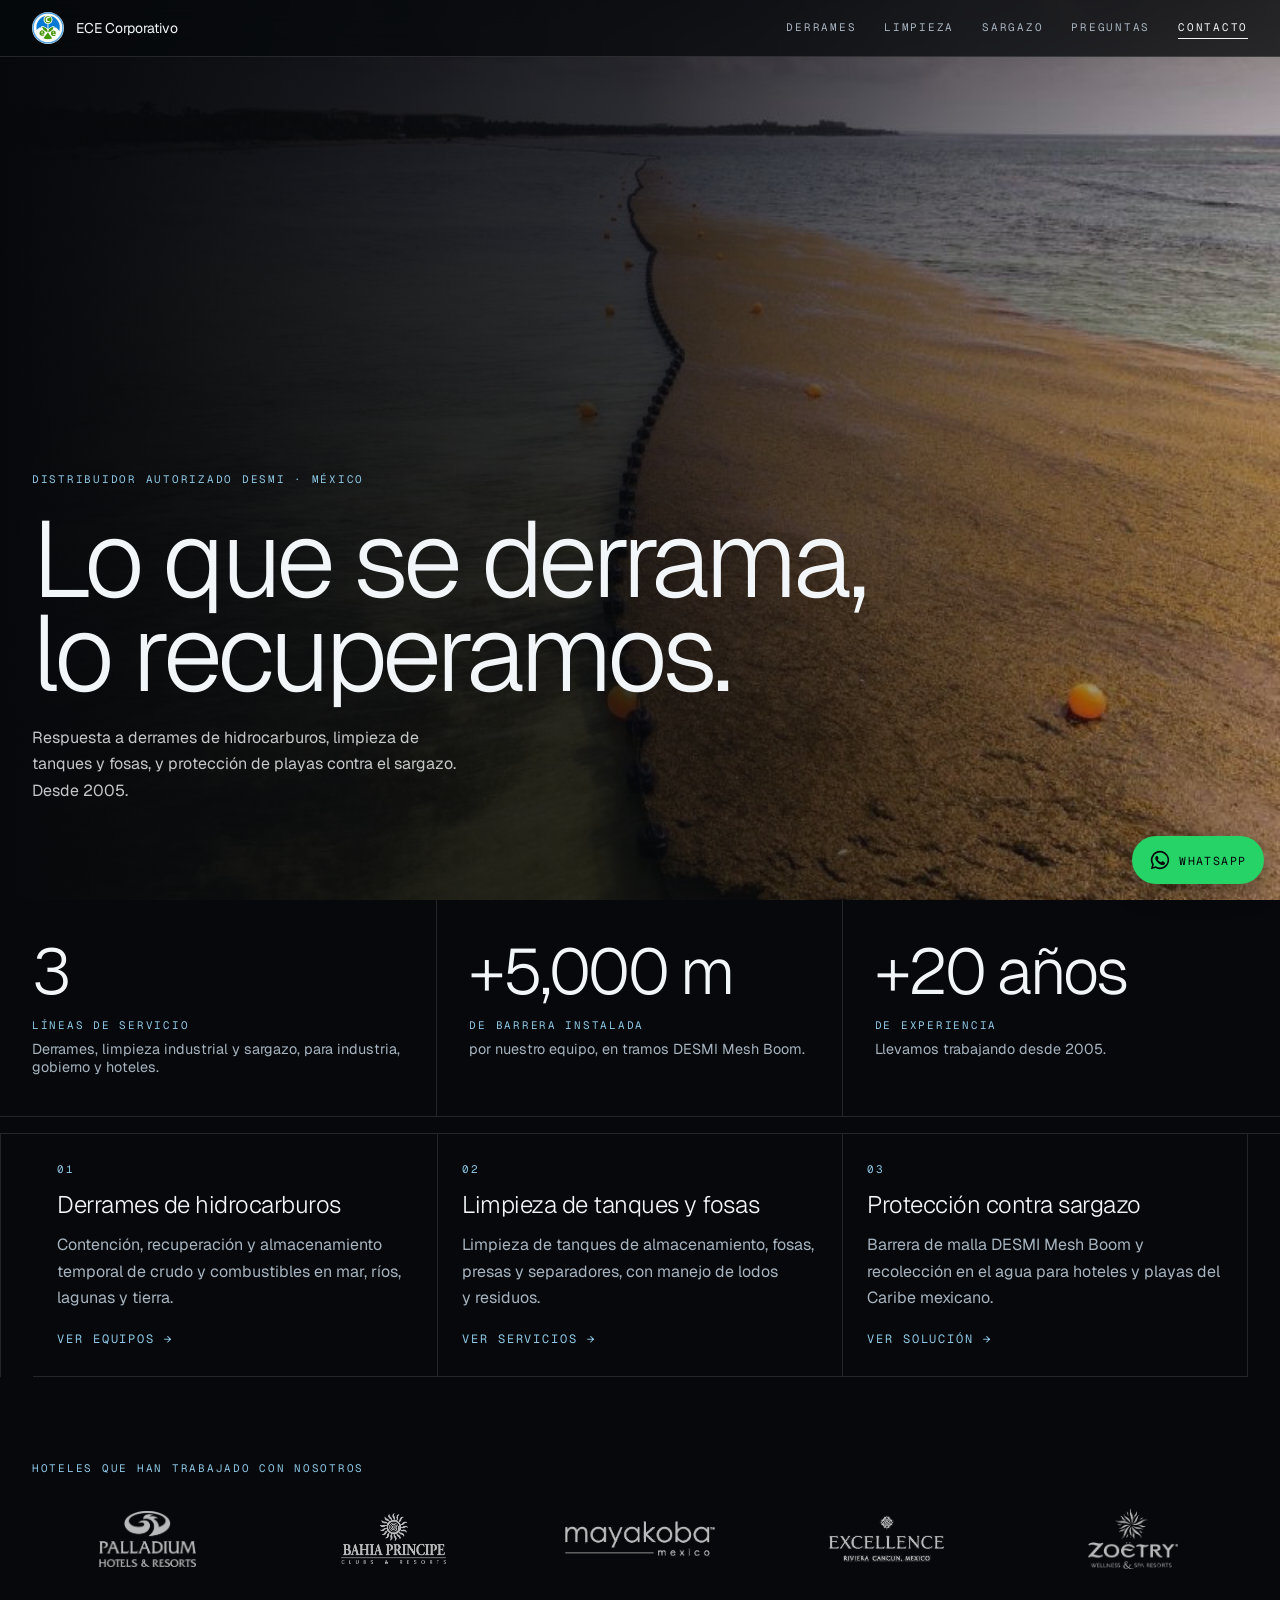
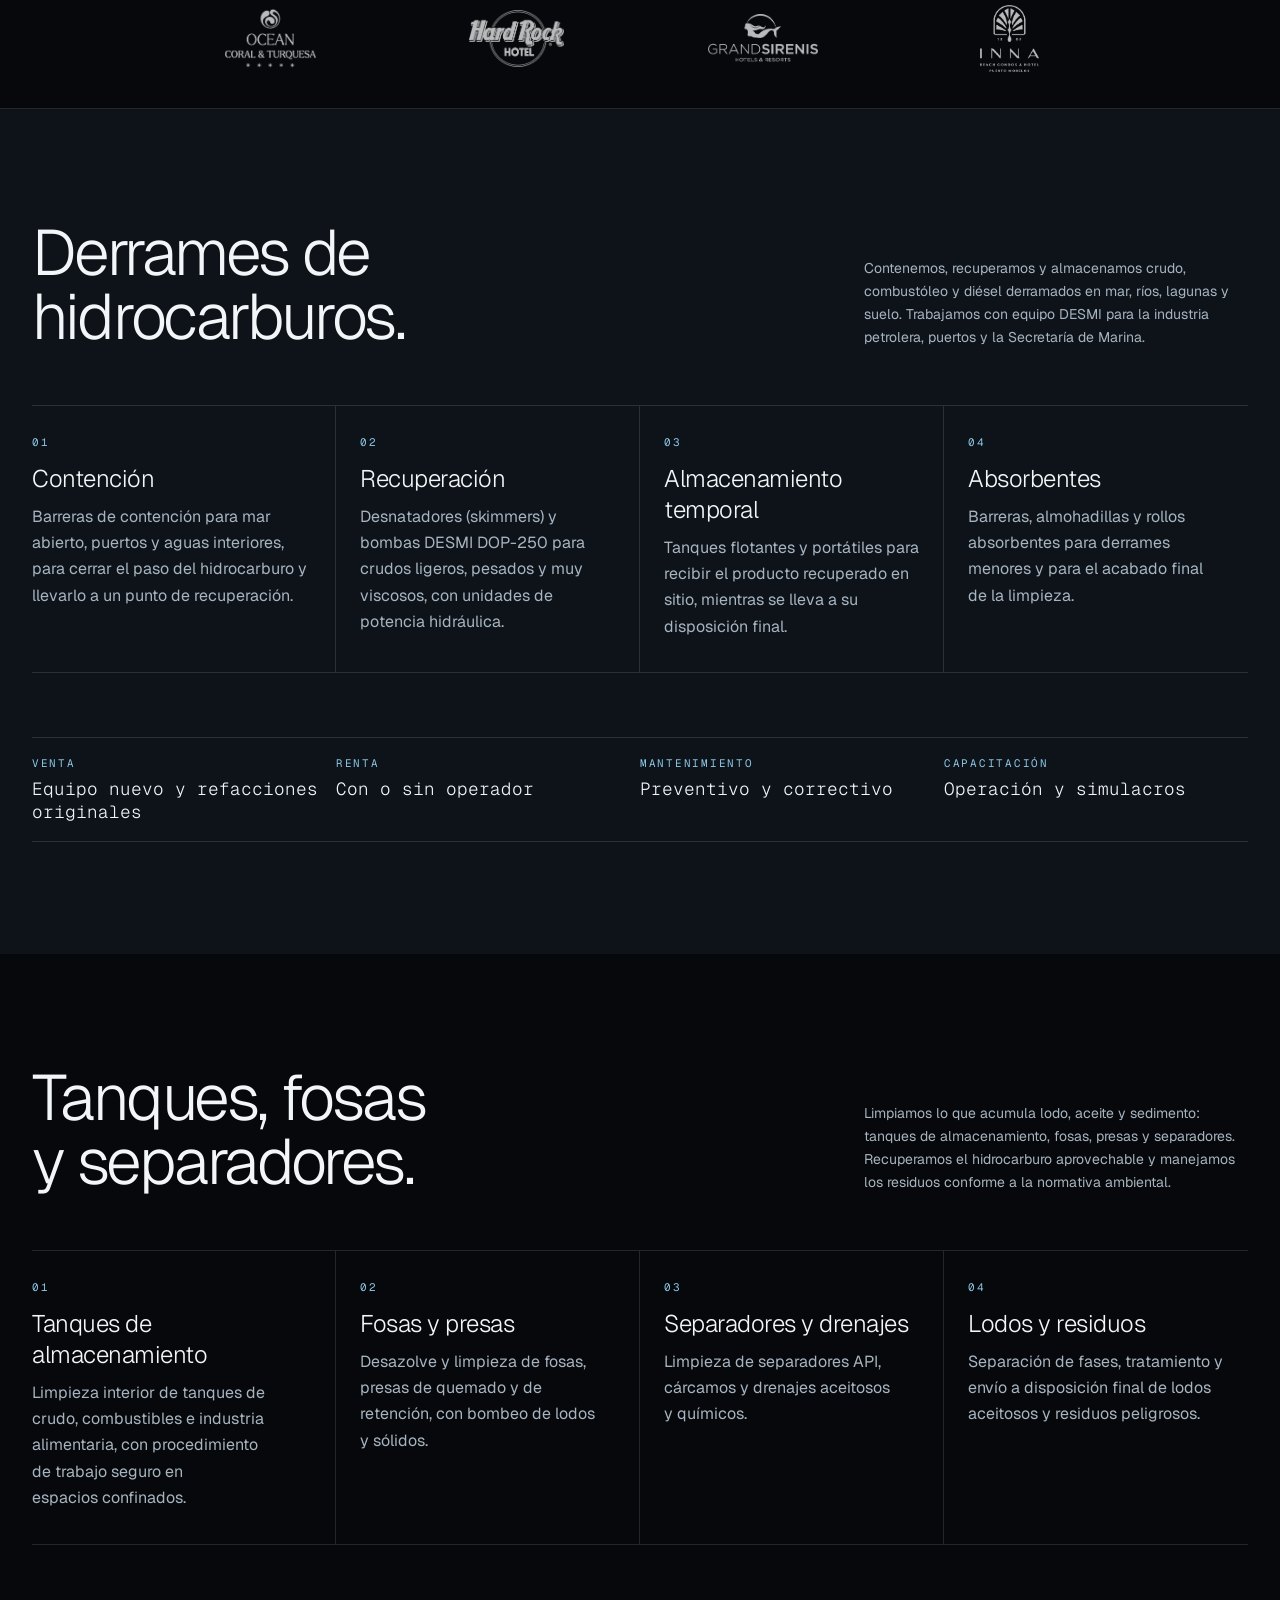
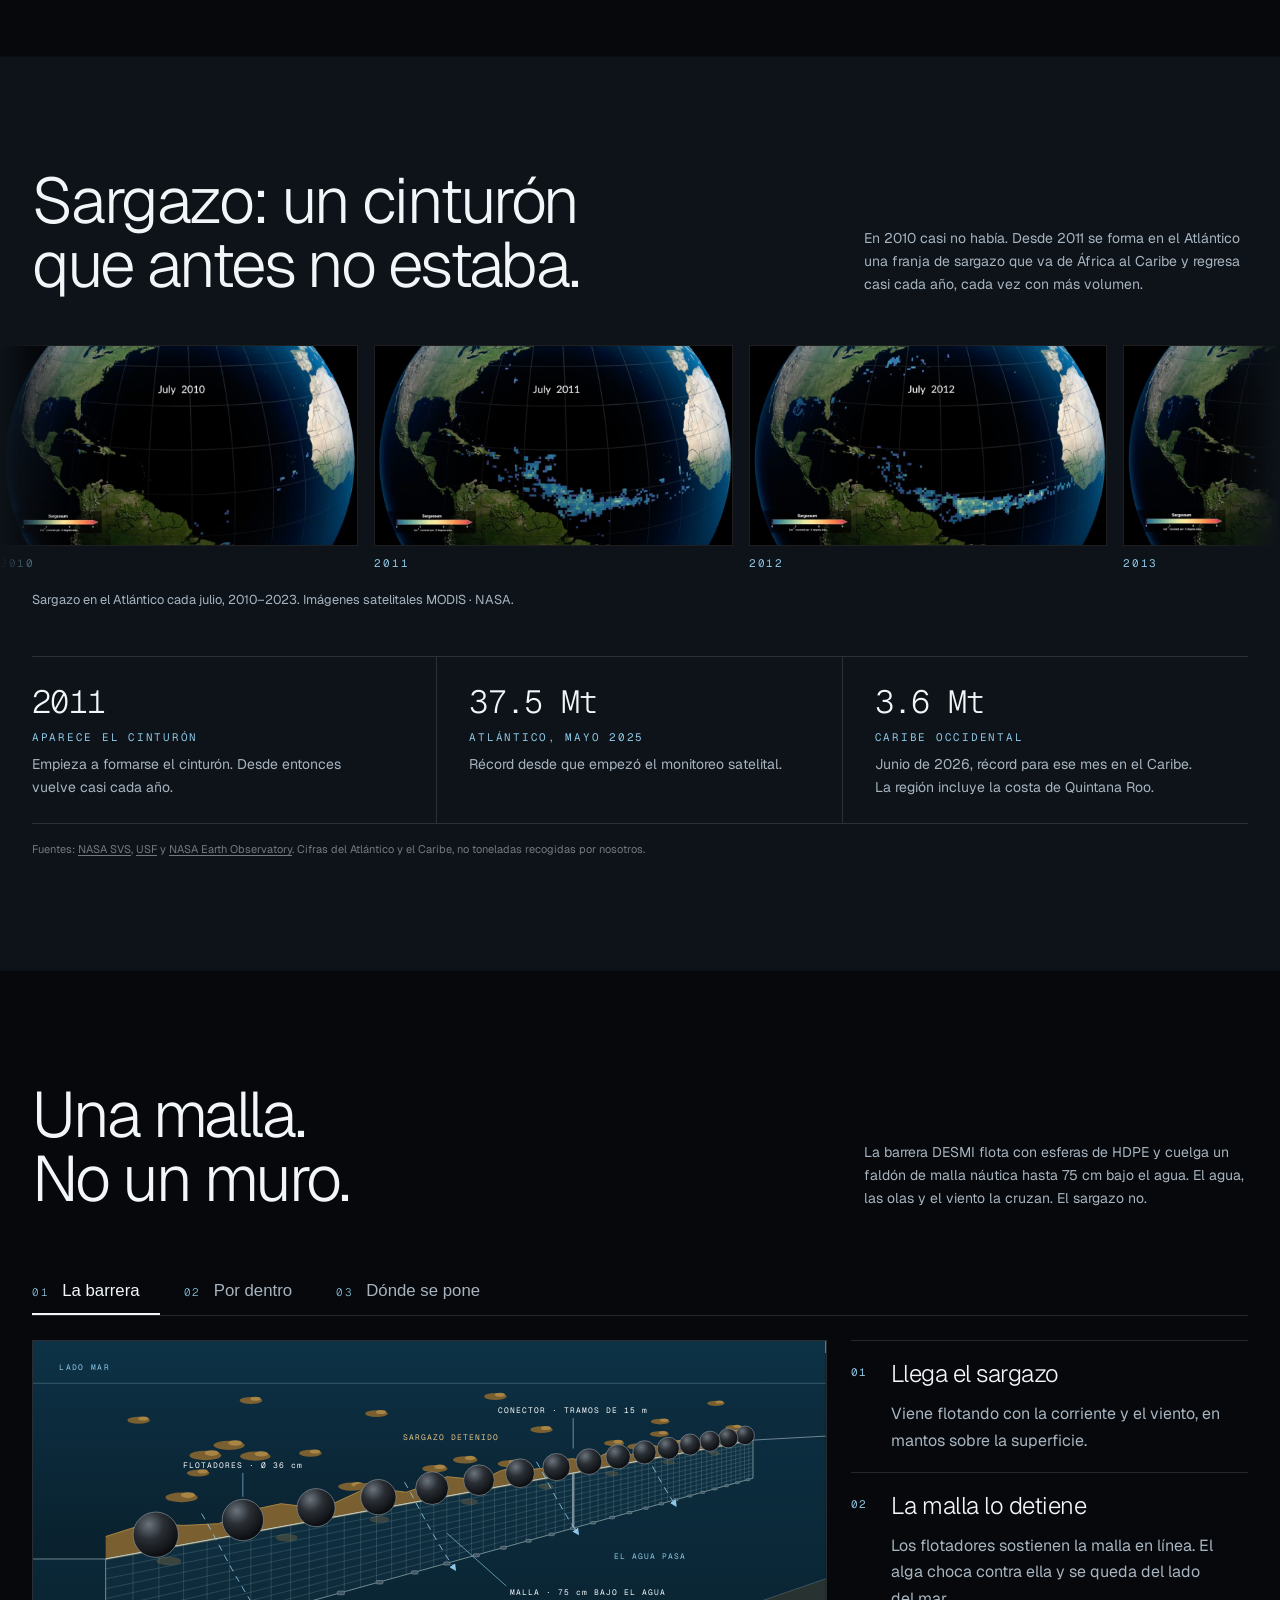
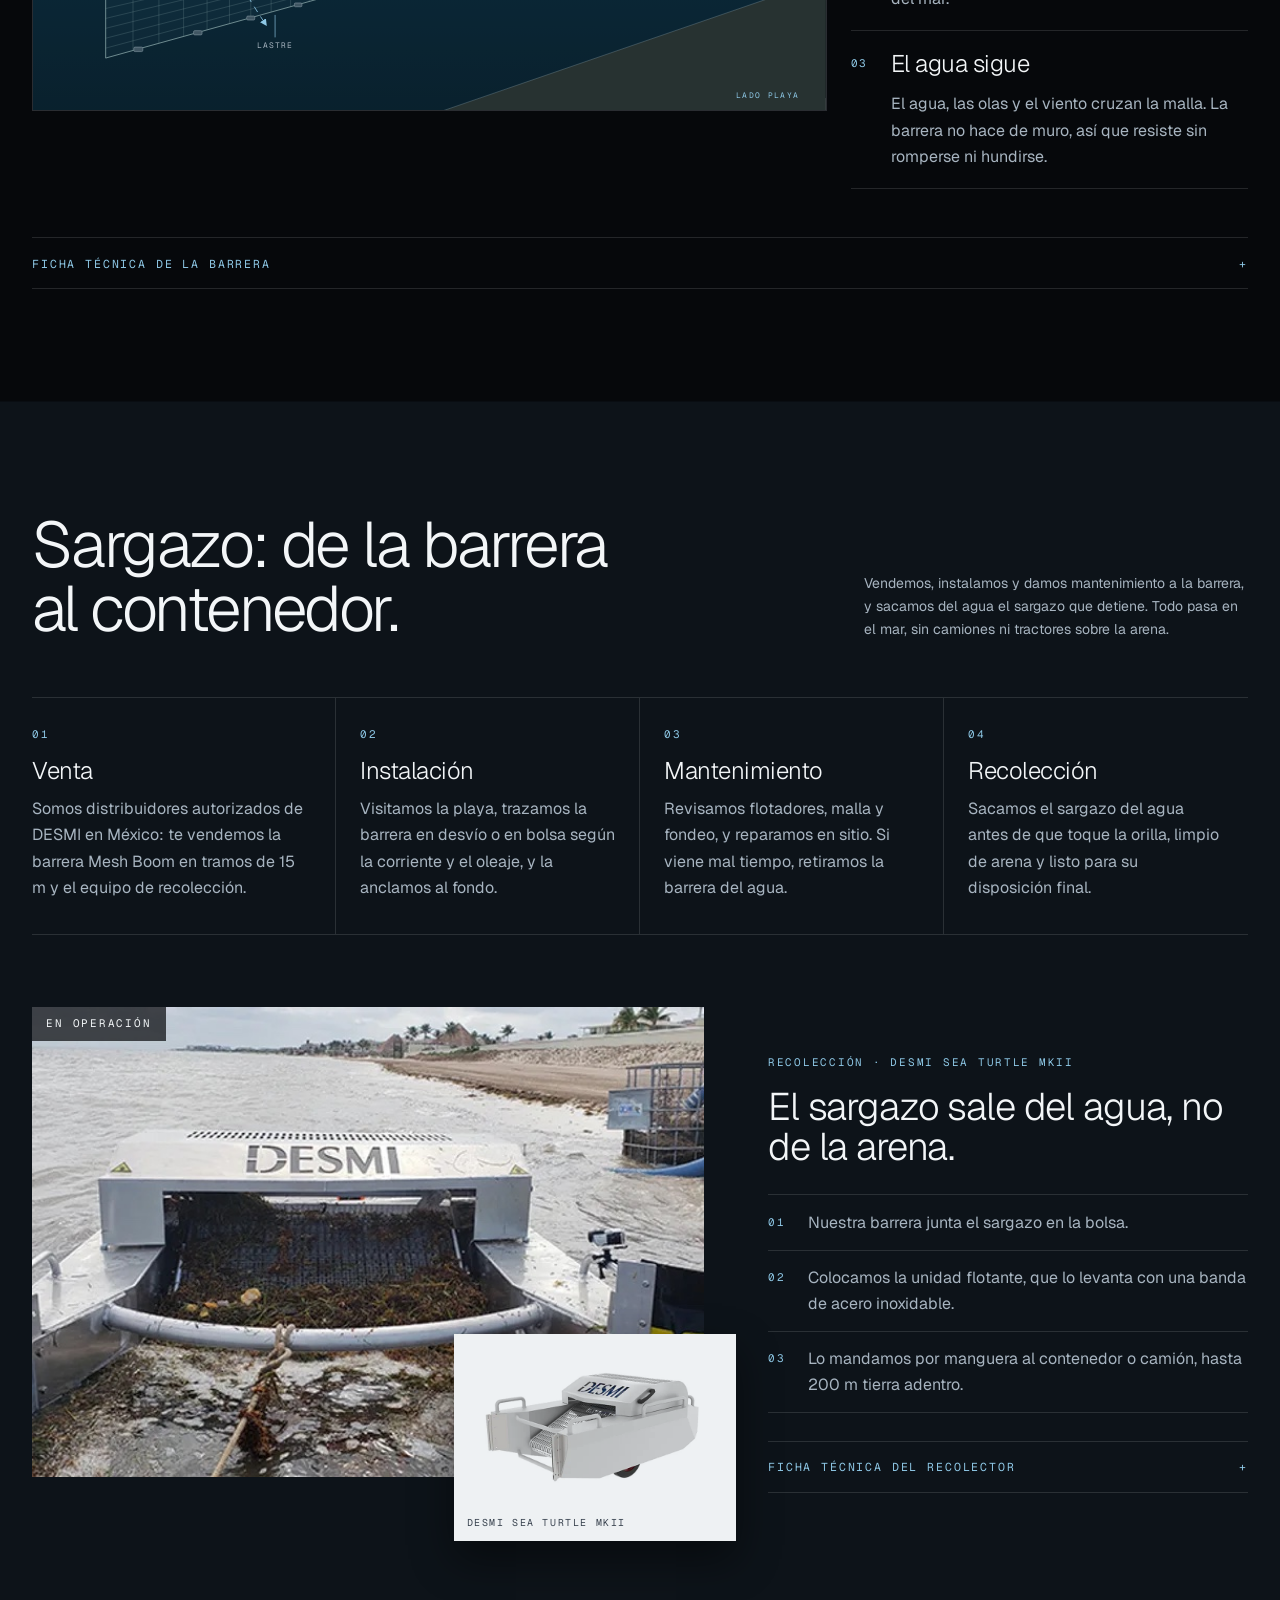
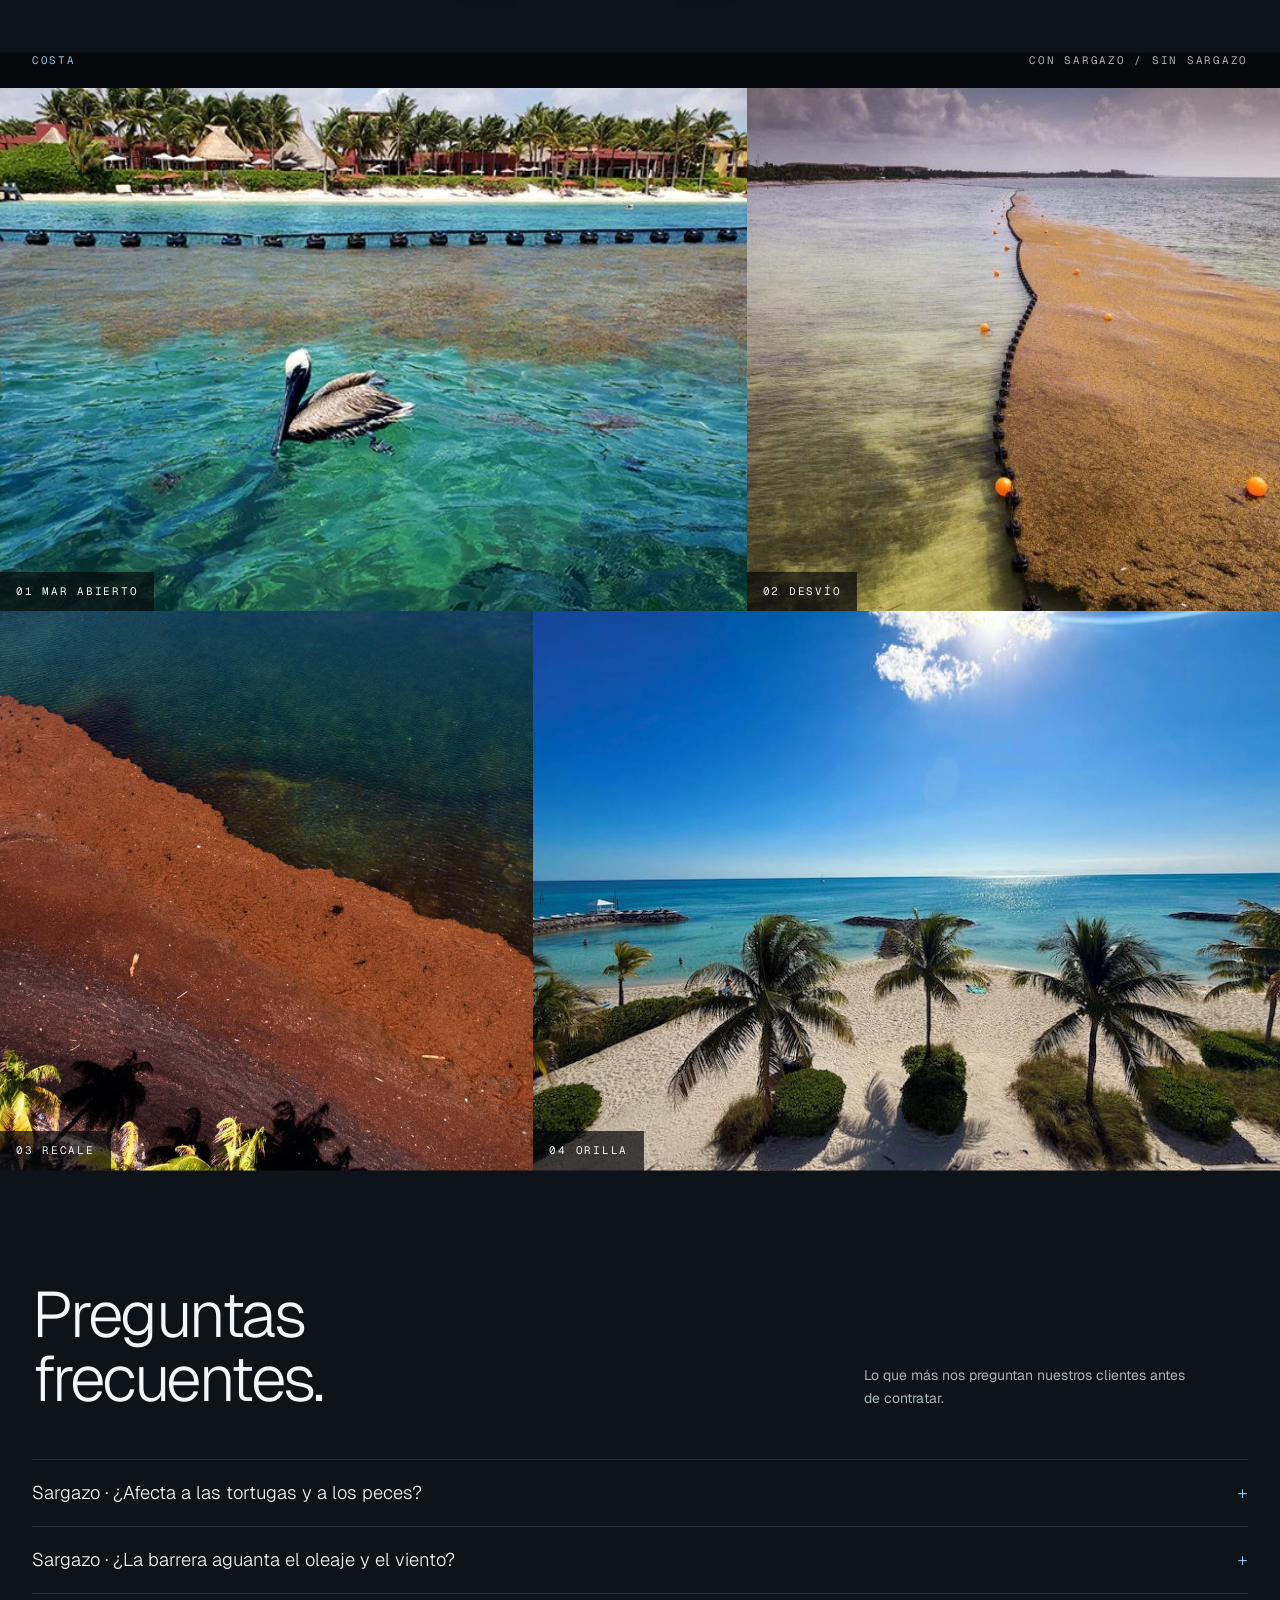
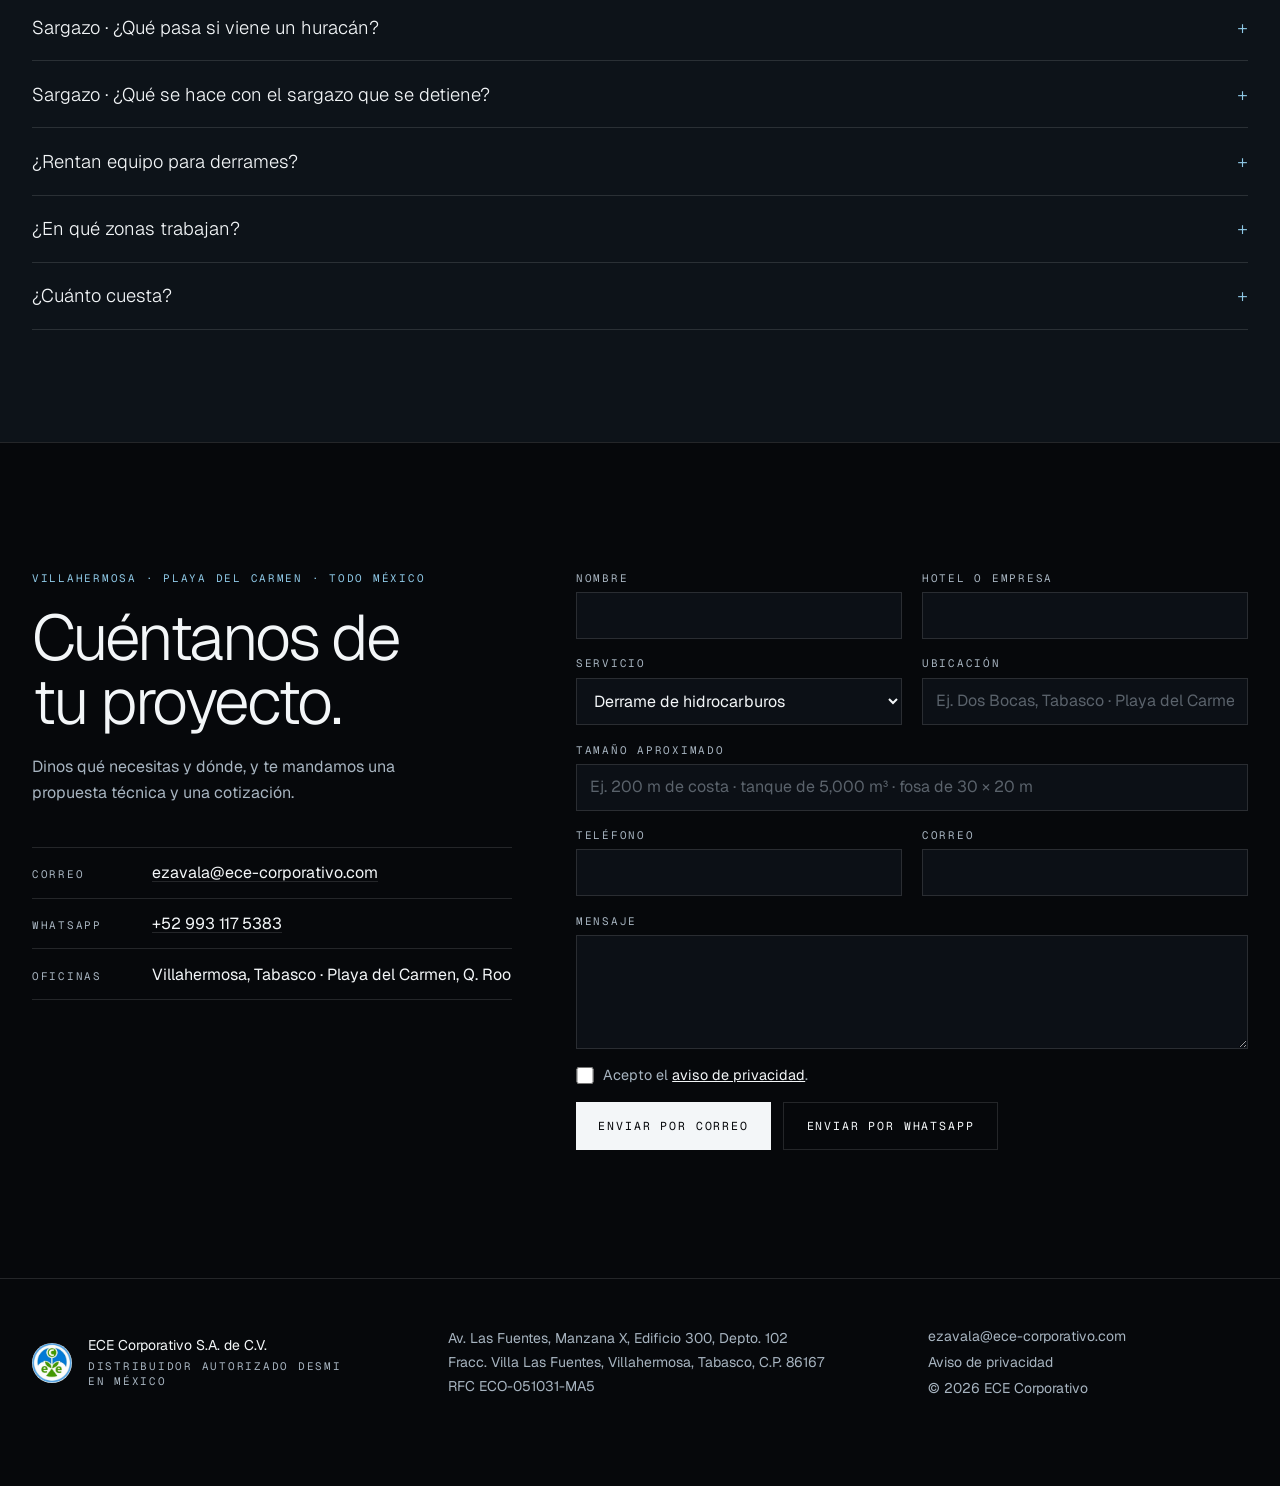
==== commit 83caf78a: "Actualizar web, correo y WhatsApp Co-Authored-By: Claude Sonnet 5.5 <noreply@anthropic.com>" ====
--- a/index.html
+++ b/index.html
@@ -1001,7 +1001,7 @@
           <h2 class="contact-title">Cuéntanos de tu proyecto.</h2>
           <p class="contact-lead">Dinos qué necesitas y dónde, y te mandamos una propuesta técnica y una cotización.</p>
           <ul class="contact-list">
-            <li><span class="mono muted">Correo</span><a href="mailto:ece.corporativo@prodigy.net.mx">ece.corporativo@prodigy.net.mx</a></li>
+            <li><span class="mono muted">Correo</span><a href="mailto:ezavala@ece-corporativo.com">ezavala@ece-corporativo.com</a></li>
             <li><span class="mono muted">WhatsApp</span><a class="wa-link" href="#" data-wa>—</a></li>
             <li><span class="mono muted">Oficinas</span><span>Villahermosa, Tabasco · Playa del Carmen, Q. Roo</span></li>
           </ul>
@@ -1049,7 +1049,7 @@
         RFC ECO-051031-MA5
       </address>
       <div class="footer-links">
-        <a href="mailto:ece.corporativo@prodigy.net.mx">ece.corporativo@prodigy.net.mx</a>
+        <a href="mailto:ezavala@ece-corporativo.com">ezavala@ece-corporativo.com</a>
         <a href="aviso-privacidad.html">Aviso de privacidad</a>
         <span class="muted">© 2026 ECE Corporativo</span>
       </div>
